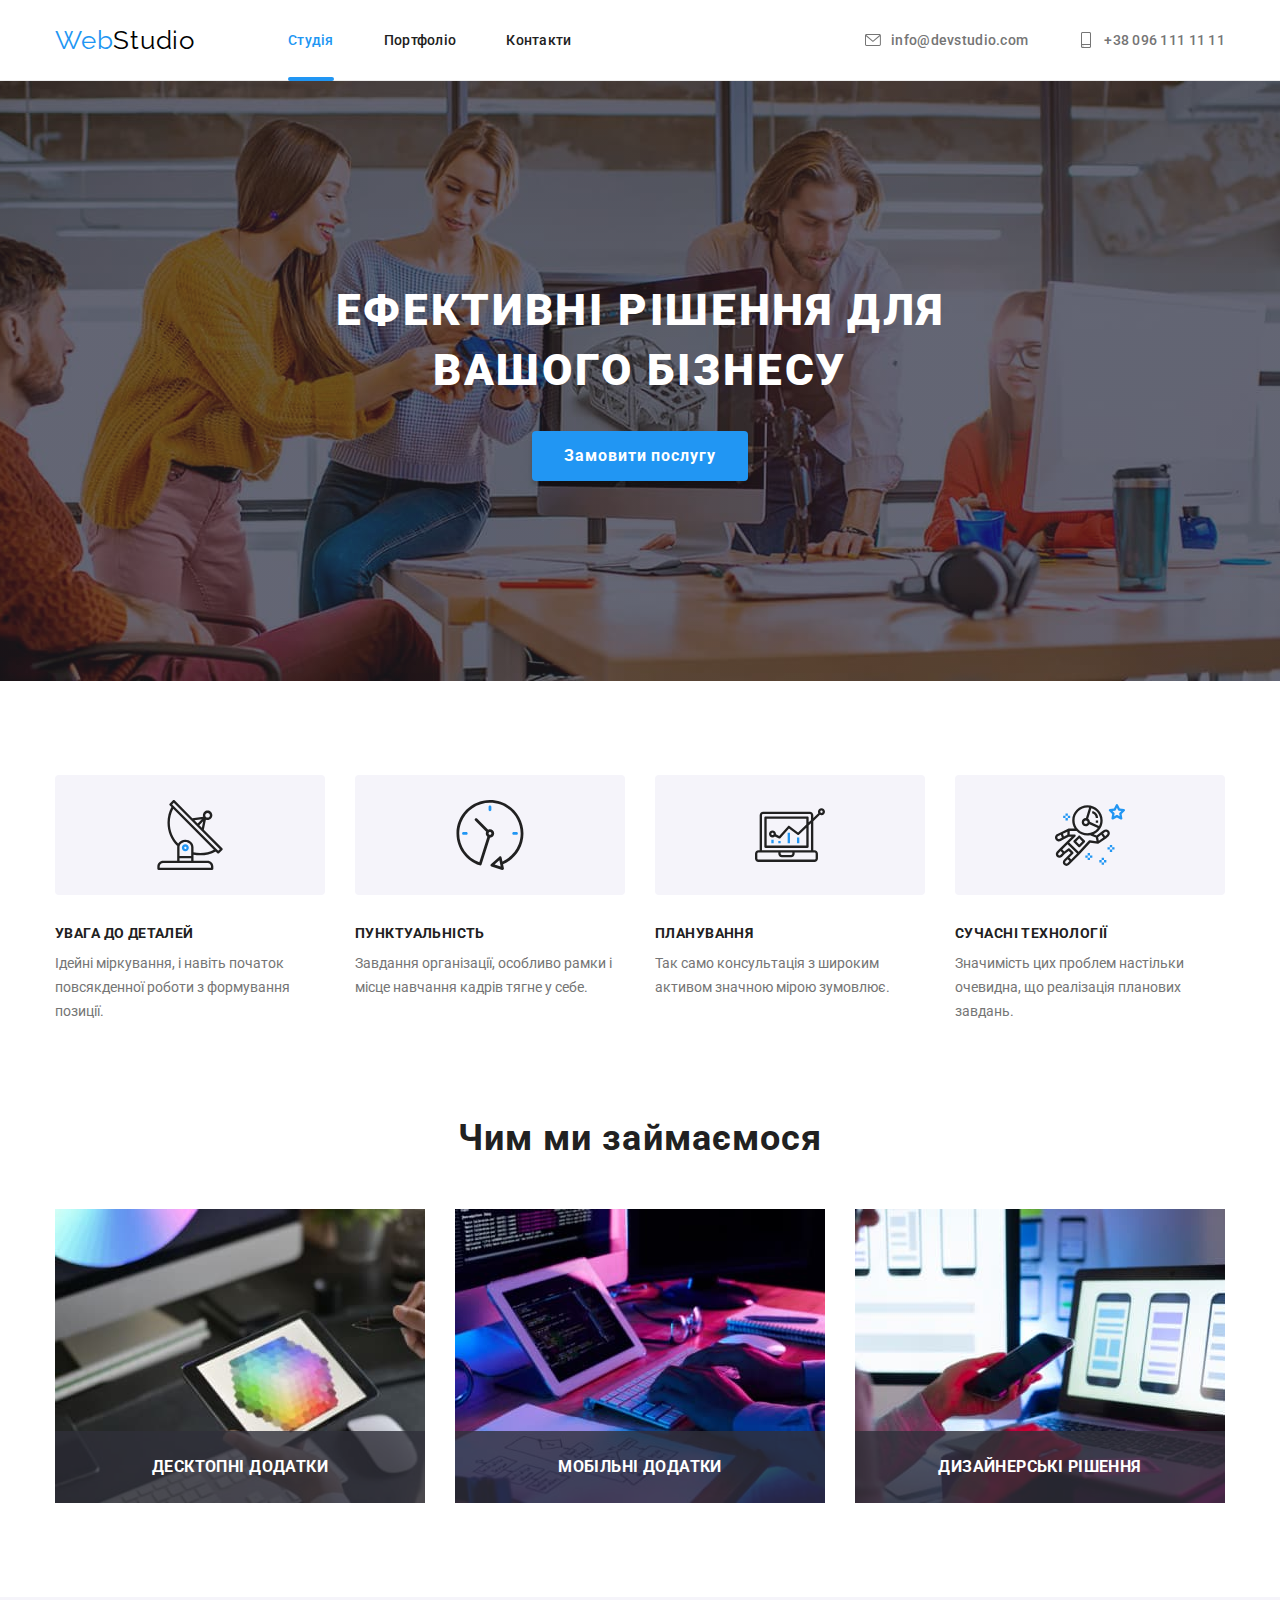
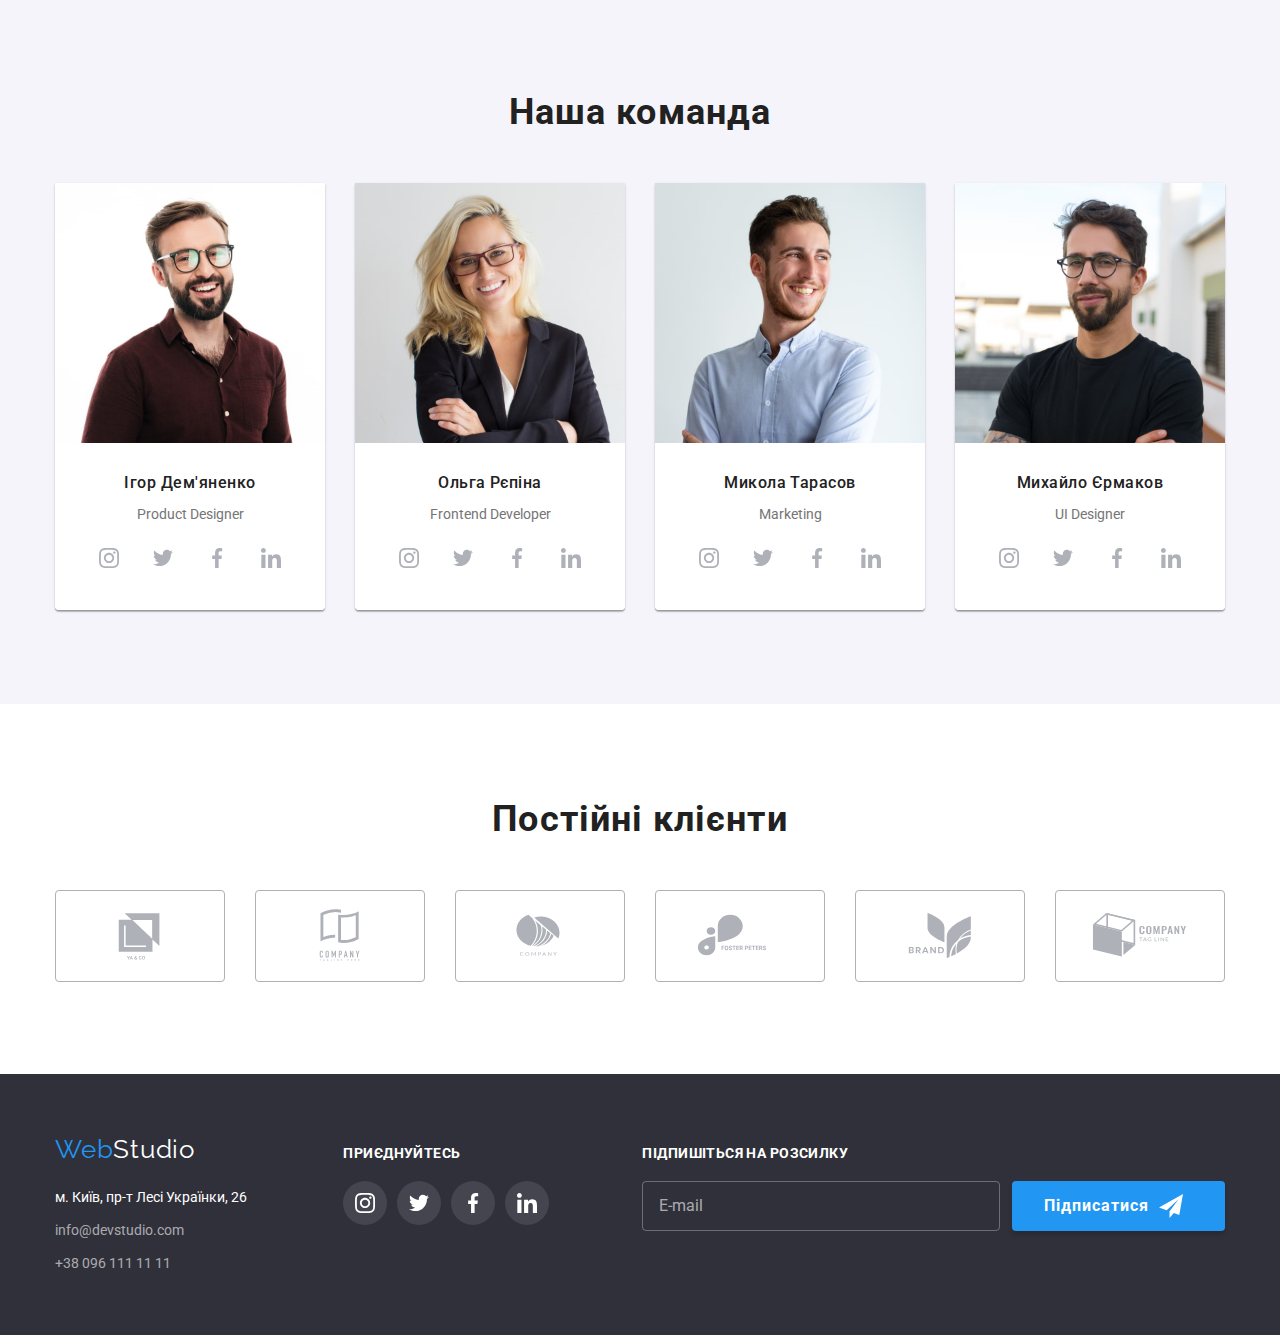
==== index.html @ b6aec634 "Файли" ====
<!DOCTYPE html>
<html lang="uk">
  <head>
    <meta charset="UTF-8" />
    <meta http-equiv="X-UA-Compatible" content="IE=edge" />
    <meta name="viewport" content="width=device-width, initial-scale=1.0" />
    <title>WebStudio</title>
    <link rel="shortcut icon" href="./images/favicon.svg" type="image/svg" />
    <link rel="preconnect" href="https://fonts.googleapis.com" />
    <link rel="preconnect" href="https://fonts.gstatic.com" crossorigin />
    <link
      href="https://fonts.googleapis.com/css2?family=Raleway:wght@700&family=Roboto:wght@400;500;700;900&display=swap"
      rel="stylesheet"
    />
    <link
      rel="stylesheet"
      href="https://cdnjs.cloudflare.com/ajax/libs/modern-normalize/1.1.0/modern-normalize.min.css"
    />
    <link rel="stylesheet" href="./css/styles.css" />
  </head>
  <body>
    <!-- Шапка сайта -->
    <header class="page-header">
      <div class="container header-nav">
        <a href="./index.html" class="logo link">Web<span class="logo-black">Studio</span></a>
        <nav>
          <ul class="site-nav list">
            <li>
              <a href="./index.html" class="site-link link current">Студія</a>
            </li>
            <li>
              <a href="./portfolio.html" class="site-link link">Портфоліо</a>
            </li>
            <li><a href="#" class="site-link link">Контакти</a></li>
          </ul>
        </nav>
        <ul class="adress-nav list">
          <li>
            <a href="mailto:info@devstudio.com" class="adress-link link">
              <span class="foter-contact">
                <svg class="icon contact-icon" width="16" height="16">
                  <use href="./images/svg-icon.svg#icon-email"></use>
                </svg>
                info@devstudio.com
              </span>
            </a>
          </li>
          <li>
            <a href="tel:+380961111111" class="adress-link link">
              <span class="foter-contact">
                <svg class="icon contact-icon" width="16" height="16">
                  <use href="./images/svg-icon.svg#icon-phone"></use>
                </svg>
                +38 096 111 11 11
              </span>
            </a>
          </li>
        </ul>
      </div>
    </header>
    <!-- Мейн -->
    <main class="main">
      <!-- Герой -->
      <section class="hero">
        <h1 class="hero-title">Ефективні рішення для вашого бізнесу</h1>
        <button data-modal-open type="button" class="button">Замовити послугу</button>
        <div data-modal class="modal is-hidden">
          <div class="modal-window">
            <h2 class="modal-title">Залиште свої дані, ми вам передзвонимо</h2>
            <form class="modal-form" name="contact-form" autocomplete="on">
              <label class="modal-label">
                <span class="modal-text">Ім'я</span>
                <span class="modal-input-icon">
                  <input class="modal-input" type="text" name="username" />
                  <svg class="modal-icon" width="18" height="18">
                    <use href="./images/svg-icon.svg#icon-person-black"></use>
                  </svg>
                </span>
              </label>
              <label class="modal-label">
                <span class="modal-text">Телефон</span>
                <span class="modal-input-icon">
                  <input class="modal-input" type="tel" name="telephone" />
                  <svg class="modal-icon" width="18" height="18">
                    <use href="./images/svg-icon.svg#icon-phone-black"></use>
                  </svg>
                </span>
              </label>
              <label class="modal-label">
                <span class="modal-text">Пошта</span>
                <span class="modal-input-icon">
                  <input class="modal-input" type="email" name="email" />
                  <svg class="modal-icon" width="18" height="18">
                    <use href="./images/svg-icon.svg#icon-email-black"></use>
                  </svg>
                </span>
              </label>
              <label class="modal-coment">
                <span class="modal-text">Коментар</span>
                <textarea
                  class="modal-textarea"
                  name="coment"
                  rows="5"
                  placeholder="Введіть текст"
                ></textarea>
              </label>
              <label class="checkbox">
                <input class="checkbox-input" type="checkbox" />
                <span class="checkbox-text">
                  Погоджуюся з розсилкою та приймаю
                  <a class="checkbox-linck" href="#">Умови договору</a>
                </span>
              </label>
              <button type="submit" class="button button-modal">Відправити</button>
            </form>
            <button data-modal-close type="button" class="modal-close">
              <svg class="icon" width="18" height="18">
                <use href="./images/svg-icon.svg#icon-close"></use>
              </svg>
            </button>
          </div>
        </div>
      </section>
      <!-- Особливості -->
      <section class="section">
        <div class="container">
          <h2 class="section-title hidden">Наші особливості</h2>
          <ul class="feature-list list">
            <li>
              <div class="feature-icon">
                <svg class="icon" width="70" height="70">
                  <use href="./images/svg-icon.svg#icon-antenna"></use>
                </svg>
              </div>
              <h3 class="feature-title">УВАГА ДО ДЕТАЛЕЙ</h3>
              <p>Ідейні міркування, і навіть початок повсякденної роботи з формування позиції.</p>
            </li>
            <li>
              <div class="feature-icon">
                <svg class="icon" width="70" height="70">
                  <use href="./images/svg-icon.svg#icon-clock"></use>
                </svg>
              </div>
              <h3 class="feature-title">ПУНКТУАЛЬНІСТЬ</h3>
              <p>Завдання організації, особливо рамки і місце навчання кадрів тягне у себе.</p>
            </li>
            <li>
              <div class="feature-icon">
                <svg class="icon" width="70" height="70">
                  <use href="./images/svg-icon.svg#icon-diagram"></use>
                </svg>
              </div>
              <h3 class="feature-title">ПЛАНУВАННЯ</h3>
              <p>Так само консультація з широким активом значною мірою зумовлює.</p>
            </li>
            <li>
              <div class="feature-icon">
                <svg class="icon" width="70" height="70">
                  <use href="./images/svg-icon.svg#icon-astronaut"></use>
                </svg>
              </div>
              <h3 class="feature-title">СУЧАСНІ ТЕХНОЛОГІЇ</h3>
              <p>Значимість цих проблем настільки очевидна, що реалізація планових завдань.</p>
            </li>
          </ul>
        </div>
      </section>
      <!-- Чим ми займаємося -->
      <section class="section feature-section">
        <div class="container">
          <h2 class="section-title">Чим ми займаємося</h2>
          <ul class="work-list list">
            <li>
              <div class="label">
                <img
                  src="./images/img_1.jpg"
                  alt="Робочий стіл з планшетом і клавіатурою"
                  width="370"
                />
                <div class="label-text">
                  <h3>Десктопні додатки</h3>
                </div>
              </div>
            </li>
            <li>
              <div class="label">
                <img
                  src="./images/img_2.jpg"
                  alt="Робочий стіл з планшетом і клавіатурою"
                  width="370"
                />
                <div class="label-text">
                  <h3>Мобільні додатки</h3>
                </div>
              </div>
            </li>
            <li>
              <div class="label">
                <img
                  src="./images/img_3.jpg"
                  alt="Робочий стіл з планшетом і клавіатурою"
                  width="370"
                />
                <div class="label-text">
                  <h3>Дизайнерські рішення</h3>
                </div>
              </div>
            </li>
          </ul>
        </div>
      </section>
      <!-- Команда -->
      <section class="section feature-section comand-section">
        <div class="container">
          <h2 class="section-title">Наша команда</h2>
          <ul class="user-list list">
            <li>
              <img src="./images/avatar_1.jpg" alt="Фото участника команди" width="270" />
              <div class="user-signature">
                <h3 class="user-title">Ігор Дем'яненко</h3>
                <p class="user-desc">Product Designer</p>
                <ul class="social-list list">
                  <li>
                    <a class="social-link" href="#">
                      <svg class="icon" width="20" height="20">
                        <use href="./images/svg-icon.svg#icon-instagram"></use>
                      </svg>
                    </a>
                  </li>
                  <li>
                    <a class="social-link" href="#">
                      <svg class="icon" width="20" height="20">
                        <use href="./images/svg-icon.svg#icon-twitter"></use>
                      </svg>
                    </a>
                  </li>
                  <li>
                    <a class="social-link" href="#">
                      <svg class="icon" width="20" height="20">
                        <use href="./images/svg-icon.svg#icon-facebook"></use>
                      </svg>
                    </a>
                  </li>
                  <li>
                    <a class="social-link" href="#">
                      <svg class="icon" width="20" height="20">
                        <use href="./images/svg-icon.svg#icon-linkedin"></use>
                      </svg>
                    </a>
                  </li>
                </ul>
              </div>
            </li>
            <li>
              <img src="./images/avatar_2.jpg" alt="Фото участника команди" width="270" />
              <div class="user-signature">
                <h3 class="user-title">Ольга Рєпіна</h3>
                <p class="user-desc">Frontend Developer</p>
                <ul class="social-list list">
                  <li>
                    <a class="social-link" href="#">
                      <svg class="icon" width="20" height="20">
                        <use href="./images/svg-icon.svg#icon-instagram"></use>
                      </svg>
                    </a>
                  </li>
                  <li>
                    <a class="social-link" href="#">
                      <svg class="icon" width="20" height="20">
                        <use href="./images/svg-icon.svg#icon-twitter"></use>
                      </svg>
                    </a>
                  </li>
                  <li>
                    <a class="social-link" href="#">
                      <svg class="icon" width="20" height="20">
                        <use href="./images/svg-icon.svg#icon-facebook"></use>
                      </svg>
                    </a>
                  </li>
                  <li>
                    <a class="social-link" href="#">
                      <svg class="icon" width="20" height="20">
                        <use href="./images/svg-icon.svg#icon-linkedin"></use>
                      </svg>
                    </a>
                  </li>
                </ul>
              </div>
            </li>
            <li>
              <img src="./images/avatar_3.jpg" alt="Фото участника команди" width="270" />
              <div class="user-signature">
                <h3 class="user-title">Микола Тарасов</h3>
                <p class="user-desc">Marketing</p>
                <ul class="social-list list">
                  <li>
                    <a class="social-link" href="#">
                      <svg class="icon" width="20" height="20">
                        <use href="./images/svg-icon.svg#icon-instagram"></use>
                      </svg>
                    </a>
                  </li>
                  <li>
                    <a class="social-link" href="#">
                      <svg class="icon" width="20" height="20">
                        <use href="./images/svg-icon.svg#icon-twitter"></use>
                      </svg>
                    </a>
                  </li>
                  <li>
                    <a class="social-link" href="#">
                      <svg class="icon" width="20" height="20">
                        <use href="./images/svg-icon.svg#icon-facebook"></use>
                      </svg>
                    </a>
                  </li>
                  <li>
                    <a class="social-link" href="#">
                      <svg class="icon" width="20" height="20">
                        <use href="./images/svg-icon.svg#icon-linkedin"></use>
                      </svg>
                    </a>
                  </li>
                </ul>
              </div>
            </li>
            <li>
              <img src="./images/avatar_4.jpg" alt="Фото участника команди" width="270" />
              <div class="user-signature">
                <h3 class="user-title">Михайло Єрмаков</h3>
                <p class="user-desc">UI Designer</p>
                <ul class="social-list list">
                  <li>
                    <a class="social-link" href="#">
                      <svg class="icon" width="20" height="20">
                        <use href="./images/svg-icon.svg#icon-instagram"></use>
                      </svg>
                    </a>
                  </li>
                  <li>
                    <a class="social-link" href="#">
                      <svg class="icon" width="20" height="20">
                        <use href="./images/svg-icon.svg#icon-twitter"></use>
                      </svg>
                    </a>
                  </li>
                  <li>
                    <a class="social-link" href="#">
                      <svg class="icon" width="20" height="20">
                        <use href="./images/svg-icon.svg#icon-facebook"></use>
                      </svg>
                    </a>
                  </li>
                  <li>
                    <a class="social-link" href="#">
                      <svg class="icon" width="20" height="20">
                        <use href="./images/svg-icon.svg#icon-linkedin"></use>
                      </svg>
                    </a>
                  </li>
                </ul>
              </div>
            </li>
          </ul>
        </div>
      </section>
      <!-- Постійні клієнти -->
      <section class="section client">
        <div class="container">
          <h2 class="section-title">Постійні клієнти</h2>
          <ul class="list client-list">
            <li>
              <a class="client-link" href="#">
                <svg class="icon" width="106" height="60">
                  <use href="./images/svg-icon.svg#icon-yaco"></use>
                </svg>
              </a>
            </li>
            <li>
              <a class="client-link" href="#">
                <svg class="icon" width="106" height="60">
                  <use href="./images/svg-icon.svg#icon-company_tagline_here"></use>
                </svg>
              </a>
            </li>
            <li>
              <a class="client-link" href="#">
                <svg class="icon" width="106" height="60">
                  <use href="./images/svg-icon.svg#icon-company"></use>
                </svg>
              </a>
            </li>
            <li>
              <a class="client-link" href="#">
                <svg class="icon" width="106" height="60">
                  <use href="./images/svg-icon.svg#icon-foster_peters"></use>
                </svg>
              </a>
            </li>
            <li>
              <a class="client-link" href="#">
                <svg class="icon" width="106" height="60">
                  <use href="./images/svg-icon.svg#icon-brand"></use>
                </svg>
              </a>
            </li>
            <li>
              <a class="client-link" href="#">
                <svg class="icon" width="106" height="60">
                  <use href="./images/svg-icon.svg#icon-company_tag_line"></use>
                </svg>
              </a>
            </li>
          </ul>
        </div>
      </section>
    </main>
    <!-- Футлер -->
    <footer class="footer">
      <div class="container footer-container">
        <div class="footer-contact">
          <h2 class="hidden">Контактна інформація</h2>
          <a href="./index.html" class="logo link">Web<span class="logo-white">Studio</span></a>
          <address class="address">
            <ul class="list address-list">
              <li>
                <a
                  href="https://goo.gl/maps/967ExddVVpc8St2L9"
                  target="_blank"
                  class="address-map link"
                  >м. Київ, пр-т Лесі Українки, 26
                </a>
              </li>
              <li>
                <a href="mailto:info@devstudio.com" class="contact link">info@devstudio.com</a>
              </li>
              <li>
                <a href="tel:+380961111111" class="contact link">+38 096 111 11 11</a>
              </li>
            </ul>
          </address>
        </div>
        <div class="footer-social">
          <h2 class="footer-social-title">приєднуйтесь</h2>
          <ul class="footer-social-list list">
            <li>
              <a class="footer-social-link" href="#">
                <svg class="icon" width="20" height="20">
                  <use href="./images/svg-icon.svg#icon-instagram"></use>
                </svg>
              </a>
            </li>
            <li>
              <a class="footer-social-link" href="#">
                <svg class="icon" width="20" height="20">
                  <use href="./images/svg-icon.svg#icon-twitter"></use>
                </svg>
              </a>
            </li>
            <li>
              <a class="footer-social-link" href="#">
                <svg class="icon" width="20" height="20">
                  <use href="./images/svg-icon.svg#icon-facebook"></use>
                </svg>
              </a>
            </li>
            <li>
              <a class="footer-social-link" href="#">
                <svg class="icon" width="20" height="20">
                  <use href="./images/svg-icon.svg#icon-linkedin"></use>
                </svg>
              </a>
            </li>
          </ul>
        </div>
        <div class="footer-subscribe">
          <h2 class="footer-subscribe-title">Підпишіться на розсилку</h2>
          <form class="subscribe" name="subscribe">
            <label class="subscribe-label">
              <input type="email" name="subscribe" placeholder="E-mail" class="subscribe-input" />
            </label>
            <button type="submit" class="button">
              <span class="foter-buttom-icon">
                Підписатися
                <svg class="icon contact-icon" width="24" height="24">
                  <use href="./images/svg-icon.svg#icon-send"></use>
                </svg>
              </span>
            </button>
          </form>
        </div>
      </div>
    </footer>
    <script src="./js/modal.js"></script>
  </body>
</html>
---- css/styles.css ----
*,
::before,
::after {
  box-sizing: border-box;
  /* outline: 1px solid red; */
}

/* --КОЛЬОРИ САЙТУ-- */
:root {
  --logo-color: #000000;
  --primary-text-color: #212121;
  --hero-fon: #2f303a;
  --title-text-color: #757575;
  --social-icon: #afb1b8;
  --portfolio-button: #f5f4fa;
  --heder-border: #ececec;
  --portfolio-border: #eeeeee;
  --hero-color: #ffffff;
  --accent-color: #2196f3;
  --buttun-color-active: #188ce8;
  --contact-color: rgba(255, 255, 255, 0.6);
  --modal-bag: rgba(0, 0, 0, 0.2);
  --footer-social-link: rgba(255, 255, 255, 0.1);
  --subscribe-input-border: rgba(255, 255, 255, 0.3);
  --overlay-fon: rgba(33, 150, 243, 0.9);
  --textarea-placeholder: rgba(117, 117, 117, 0.5);
  --textarea-border: rgba(33, 33, 33, 0.2);
  --modal-close-border: rgba(0, 0, 0, 0.1);
  --button-box-shadow: rgba(0, 0, 0, 0.15);
  --label-text-background: rgba(47, 48, 58, 0.8);
  --timing-animation: cubic-bezier(0.4, 0, 0.2, 1);
}

/* --ЗАГАЛЬНІ ЗМІННІ-- */

/* переважаючі характеристики сторінки */
body {
  background: var(--hero-color);
  color: var(--title-text-color);
  font-family: 'Roboto', sans-serif;
  font-weight: 400;
  font-size: 14px;
  line-height: 1.7143;
}

/* Видалення крапок списку */
.list {
  list-style: none;

  margin: 0;
  padding: 0;
}

/* видалення підкреслювання ссилок */
.link {
  text-decoration: none;
}

/* Скриття елемента */
.hidden {
  position: absolute;
  clip: rect(0 0 0 0);
  width: 1px;
  height: 1px;
  margin: -1px;
}

/* центрування і обмеження контенту */
.container {
  margin-left: auto;
  margin-right: auto;
  width: 1200px;
  padding-left: 15px;
  padding-right: 15px;
}

/* обнулення відступів */
h1,
h2,
h3,
h4,
p {
  margin: 0;
  padding: 0;
}

/* видалення відступів картинок */
img {
  display: block;
}

input,
textarea {
  outline: none;
}

/* --ШАПКА САЙТУ-- */

/* Логотип */

.logo {
  color: var(--accent-color);
  margin-right: 93px;

  font-family: 'Raleway';
  font-size: 26px;
  line-height: 1.1923;
  letter-spacing: 0.03em;
}

.logo-black {
  color: var(--logo-color);
}

/* Навігація сайту */

.page-header {
  border-bottom: 1px solid var(--heder-border);
}

.header-nav {
  display: flex;
  align-items: center;
}

.site-nav {
  display: flex;
  gap: 50px;
}

.site-link {
  display: block;
  padding-top: 32px;
  padding-bottom: 32px;
  color: var(--primary-text-color);

  font-weight: 500;
  font-size: 14px;
  line-height: 1.1429;
  letter-spacing: 0.02em;

  transition-property: color;
  transition-duration: 250ms;
  transition-timing-function: var(--timing-animation);
}

.site-nav li:last-child {
  margin-right: 0px;
}

.site-nav .link:hover,
.site-nav .link:focus,
.adress-nav .link:hover,
.adress-nav .link:focus,
.link.current {
  color: var(--accent-color);
  fill: var(--accent-color);
}

.site-link.link.current {
  position: relative;
}

.current::after {
  content: '';
  position: absolute;
  width: 100%;
  height: 4px;
  background-color: var(--accent-color);
  bottom: -1px;
  left: 0px;
  border-radius: 2px;
}

.adress-nav {
  display: flex;
  align-items: center;
  margin-left: auto;
  gap: 50px;
}

.adress-link {
  color: var(--title-text-color);
  fill: var(--title-text-color);

  font-weight: 500;
  font-size: 14px;
  line-height: 1.1429;
  letter-spacing: 0.02em;

  transition-property: color, fill;
  transition-duration: 250ms;
  transition-timing-function: var(--timing-animation);
}

.foter-contact {
  display: flex;
}

.contact-icon {
  margin-right: 10px;
}

/* --ТІЛО ОСНОВНОЇ СТОРІНКИ-- */

/* Заголовок сайту */

.hero {
  background-color: var(--hero-fon);
  background-image: linear-gradient(to left, rgba(47, 48, 58, 0.4), rgba(47, 48, 58, 0.4)),
    url(../images/hero.jpg);
  background-repeat: no-repeat;
  background-position: center;
  background-size: 1600px;
  text-align: center;
  padding-top: 200px;
  padding-bottom: 200px;
}

.hero-title {
  color: var(--hero-color);
  width: 696px;
  font-weight: 900;
  font-size: 44px;
  line-height: 1.3636;
  text-align: center;
  letter-spacing: 0.06em;
  text-transform: uppercase;
  margin-left: auto;
  margin-right: auto;
  margin-bottom: 30px;
}

.button {
  color: var(--hero-color);
  background: var(--accent-color);
  cursor: pointer;
  font-weight: 700;
  font-size: 16px;
  line-height: 1.875;
  text-align: center;
  letter-spacing: 0.06em;
  padding: 10px 32px;
  border: 0px;
  border-radius: 4px;
  box-shadow: 0px 4px 4px var(--button-box-shadow);
  min-width: 200px;

  margin-left: auto;
  margin-right: auto;

  transition-property: background;
  transition-duration: 250ms;
  transition-timing-function: var(--timing-animation);
}

.button:hover,
.button:focus {
  background: var(--buttun-color-active);
}

/* Секції */

.section-title {
  color: var(--primary-text-color);

  font-size: 36px;
  line-height: 1.1667;
  text-align: center;
  letter-spacing: 0.03em;
}

/* Особливості */

.section {
  padding-top: 94px;
}

.feature-list {
  display: flex;
  gap: 30px;
}

.feature-list li {
  flex-basis: calc((100% - 90px) / 4);
}

.feature-title {
  color: var(--primary-text-color);
  margin-bottom: 10px;

  font-size: 14px;
  line-height: 1.1721;
  letter-spacing: 0.03em;
  text-transform: uppercase;
}

.feature-icon {
  display: flex;
  background-color: var(--portfolio-button);
  justify-content: center;
  border-radius: 4px;
  padding: 25px 0px;
  margin-bottom: 30px;
}

/* чим ми займаємося*/

.work-list {
  display: flex;
  margin-top: 50px;
  gap: 30px;
}

.work-list li {
  flex-basis: calc((100% - 60px) / 3);
}

.label {
  position: relative;
}

.label-text {
  position: absolute;
  bottom: 0;
  width: 100%;
  background-color: var(--label-text-background);

  font-size: 14px;
  line-height: 1.1429;
  text-align: center;
  letter-spacing: 0.03em;
  text-transform: uppercase;

  color: var(--hero-color);
  padding: 27px 0px;
}

/* Команда */

.comand-section {
  background: var(--portfolio-button);
}

.user-list {
  display: flex;
  margin-top: 50px;
  gap: 30px;
}

.user-title {
  color: var(--primary-text-color);

  font-weight: 500;
  font-size: 16px;
  line-height: 1.1875;
  text-align: center;
  letter-spacing: 0.03em;
}

.user-desc {
  text-align: center;
  margin-top: 10px;
}

.user-signature {
  background: var(--hero-color);
  border-radius: 0px 0px 4px 4px;
  padding-top: 30px;
  padding-bottom: 30px;
}

.user-list > li {
  width: 270px;
  flex-basis: calc((100% - 90px) / 4);
  border-radius: 0px 0px 4px 4px;
  box-shadow: 0px 1px 3px rgba(0, 0, 0, 0.12), 0px 1px 1px rgba(0, 0, 0, 0.14),
    0px 2px 1px rgba(0, 0, 0, 0.2);
}

.feature-section {
  padding-bottom: 94px;
}

.social-list {
  display: flex;
  justify-content: center;
  margin-top: 10px;
  gap: 10px;
}

.social-link {
  display: flex;
  justify-content: center;
  align-items: center;
  fill: var(--social-icon);
  width: 44px;
  height: 44px;
  border-radius: 50%;

  transition-property: background, fill;
  transition-duration: 250ms;
  transition-timing-function: var(--timing-animation);
}

.social-link:hover,
.social-link:focus {
  border-radius: 50%;
  background: var(--accent-color);
  fill: var(--hero-color);
}

/* Постійні кліенти */

.client-list {
  display: flex;
  justify-content: space-between;
  gap: 30px;
  margin-top: 50px;
  margin-bottom: 92px;
}

.client-link {
  display: flex;
  justify-content: center;
  align-items: center;
  width: 170px;
  height: 92px;
  border: 1px solid var(--social-icon);
  border-radius: 4px;
  fill: var(--social-icon);

  transition-property: fill, border;
  transition-duration: 250ms;
  transition-timing-function: var(--timing-animation);
}

.client-link:hover,
.client-link:focus {
  fill: var(--accent-color);
  border: 1px solid var(--accent-color);
}

/* -- ТІЛО ПОРТФОЛіО-- */

.filters {
  display: flex;
  justify-content: center;
  gap: 8px;
}

.filters-button {
  color: var(--primary-text-color);
  background: var(--portfolio-button);

  cursor: pointer;

  font-weight: 500;
  font-size: 16px;
  line-height: 1.625;
  text-align: center;
  letter-spacing: 0.03em;

  border-radius: 4px;
  border: 0px;
  padding: 6px 22px;

  transition-property: color, background, box-shadow;
  transition-duration: 250ms;
  transition-timing-function: var(--timing-animation);
}

.filters-button:hover,
.filters-button:focus {
  color: var(--hero-color);
  background: var(--accent-color);
  box-shadow: 0px 3px 1px rgba(0, 0, 0, 0.1), 0px 1px 2px rgba(0, 0, 0, 0.08),
    0px 2px 2px rgba(0, 0, 0, 0.12);
}

.projects {
  display: flex;
  flex-wrap: wrap;
  margin-top: 50px;
  gap: 30px;
}

.projects li {
  width: calc((100% - 60px) / 3);

  transition-property: box-shadow;
  transition-duration: 250ms;
  transition-timing-function: var(--timing-animation);
}

.projects li:hover,
.projects li:focus {
  box-shadow: 0px 1px 1px rgba(0, 0, 0, 0.12), 0px 4px 4px rgba(0, 0, 0, 0.06),
    1px 4px 6px rgba(0, 0, 0, 0.16);
}

.projects-border {
  padding: 20px 24px;

  border-right: 1px solid var(--portfolio-border);
  border-bottom: 1px solid var(--portfolio-border);
  border-left: 1px solid var(--portfolio-border);
}

.projects li:nth-child(3n + 3) {
  margin-right: 0px;
}

.projects-title {
  color: var(--primary-text-color);

  font-size: 18px;
  line-height: 2;
  letter-spacing: 0.06em;
}

.projects-desc {
  font-weight: 400;
  font-size: 16px;
  line-height: 1.875;
  letter-spacing: 0.03em;

  margin-top: 4px;
}

.overlay {
  position: absolute;
  top: 0;
  left: 0;
  width: 100%;
  height: 100%;
  transform: translateY(101%);
  transition: transform 250ms ease;
  background-color: var(--overlay-fon);
  padding: 0px 24px;
  display: flex;
  align-items: center;

  font-size: 18px;
  line-height: 1.5556;
  letter-spacing: 0.03em;
  color: var(--hero-color);
}

.projects li:hover .overlay {
  transform: translateY(0);
}

.box {
  position: relative;
  overflow: hidden;
}

/* --ФУТЕР-- */

.footer {
  padding-top: 60px;
  padding-bottom: 60px;
  background: var(--hero-fon);
}

.footer-contact {
  width: 231px;
}

.address {
  margin-top: 20px;
  font-style: normal;
}

.logo-white {
  color: var(--hero-color);
}

.address-map {
  color: var(--hero-color);

  transition-property: color;
  transition-duration: 250ms;
  transition-timing-function: var(--timing-animation);
}

.contact {
  color: var(--contact-color);

  transition-property: color;
  transition-duration: 250ms;
  transition-timing-function: var(--timing-animation);
}

.address .link:hover,
.address .link:focus {
  color: var(--accent-color);
}

.address-list {
  display: flex;
  gap: 9px;
  flex-direction: column;
}

.footer .logo {
  margin-right: 0px;
}

.footer-container {
  display: flex;
  align-items: baseline;
}

.footer-social {
  margin-left: 70px;
}

.footer-social-title,
.footer-subscribe-title {
  margin-bottom: 20px;
  font-size: 14px;
  line-height: calc(16 / 14);
  letter-spacing: 0.03em;
  text-transform: uppercase;

  color: var(--hero-color);
}

.footer-social-list {
  display: flex;
  gap: 10px;
}

.footer-social-link {
  display: flex;
  justify-content: center;
  align-items: center;
  color: var(--hero-color);
  fill: currentColor;
  width: 44px;
  height: 44px;
  border-radius: 50%;

  background: var(--footer-social-link);

  transition-property: background;
  transition-duration: 250ms;
  transition-timing-function: var(--timing-animation);
}

.footer-social-link:hover,
.footer-social-link:focus {
  background: var(--accent-color);
}

.footer-subscribe {
  margin-left: 93px;
}

.subscribe {
  display: flex;
}

.subscribe-label {
  display: flex;
}

.subscribe-input {
  width: 358px;
  margin-right: 12px;
  padding: 0px 16px;
  background-color: transparent;
  border-radius: 4px;
  border: 1px solid var(--subscribe-input-border);

  font-size: 16px;
  line-height: 1.25;
  color: var(--hero-color);

  transition: border 250ms var(--timing-animation);
}

.subscribe-input::placeholder {
  color: var(--contact-color);
}

.subscribe-input:hover,
.subscribe-input:focus {
  border: 1px solid var(--accent-color);
}

.foter-buttom-icon {
  display: flex;
  align-items: center;
}

.foter-buttom-icon .icon {
  margin-left: 10px;
  fill: var(--hero-color);
}

/* --МОДАЛЬНЕ ВІКНО-- */

.modal {
  position: fixed;
  width: 100%;
  height: 100%;
  top: 0;
  left: 0;
  background: var(--modal-bag);
  z-index: 1;

  opacity: 1;
  transition: opacity 250ms var(--timing-animation);
}

.is-hidden {
  /* visibility: hidden; */
  opacity: 0;
  pointer-events: none;
}

.modal-window {
  position: absolute;
  width: 528px;
  min-height: 581px;
  top: 50%;
  left: 50%;
  padding: 40px 40px;

  background: #ffffff;
  box-shadow: 0px 1px 3px rgba(0, 0, 0, 0.12), 0px 1px 1px rgba(0, 0, 0, 0.14),
    0px 2px 1px rgba(0, 0, 0, 0.2);
  border-radius: 4px;

  transform: translate(-50%, -50%) scale(1) perspective(400px) rotateX(0deg);
  transition: transform 250ms var(--timing-animation);
}

.modal.is-hidden .modal-window {
  transform: translate(-50%, -50%) scale(0.3) perspective(400px) rotateX(60deg);
}

.modal-close {
  position: absolute;
  top: 8px;
  right: 8px;
  width: 30px;
  height: 30px;
  border-radius: 50%;
  border: 1px solid var(--modal-close-border);
  background-color: var(--hero-color);
  display: flex;
  justify-content: center;
  align-items: center;
  cursor: pointer;
  fill: var(--logo-color);

  transition-property: fill;
  transition-duration: 250ms;
  transition-timing-function: var(--timing-animation);
}

.modal-close:hover,
.modal-close:focus {
  fill: var(--accent-color);
}

.modal-title {
  margin-bottom: 12px;
  font-size: 20px;
  line-height: 1.15;
  letter-spacing: 0.03em;

  color: var(--primary-text-color);
}

.modal-form {
  display: flex;
  flex-direction: column;
}

.modal-label {
  margin-bottom: 10px;
}

.modal-text {
  display: block;
  font-weight: 400;
  font-size: 12px;
  line-height: 1.1667;
  letter-spacing: 0.01em;
  color: var(--title-text-color);
  text-align: left;
  margin-bottom: 4px;
}

.modal-input-icon {
  position: relative;
}

.modal-input {
  width: 100%;
  height: 40px;
  padding-left: 42px;
  border: 1px solid var(--textarea-border);
  border-radius: 4px;
  transition: border 250ms var(--timing-animation);
}

.modal-input:hover,
.modal-input:focus,
.modal-textarea:hover,
.modal-textarea:focus {
  border: 1px solid var(--accent-color);
  border-radius: 4px;
}

.modal-icon {
  position: absolute;
  pointer-events: none;
  top: 50%;
  left: 0;
  transform: translateY(-50%);
  margin-left: 12px;
  color: var(--primary-text-color);
  fill: currentColor;
  transition: color 250ms var(--timing-animation);
}

.modal-input:hover + .modal-icon,
.modal-input:focus + .modal-icon {
  color: var(--accent-color);
}

.modal-coment {
  margin-bottom: 20px;
}

.modal-text-coment {
  padding-left: 12px;
}

.modal-textarea {
  display: block;
  height: 120px;
  width: 100%;
  padding: 12px 16px;
  resize: none;
  border: 1px solid var(--textarea-border);
  border-radius: 4px;
  transition: border 250ms var(--timing-animation);

  font-size: 12px;
  line-height: 1.1667;
  letter-spacing: 0.01em;
}

.modal-textarea::placeholder {
  color: var(--textarea-placeholder);
}

.checkbox {
  margin-bottom: 30px;
}

.checkbox-input {
  position: absolute;
  clip: rect(0 0 0 0);
  width: 1px;
  height: 1px;
  margin: -1px;
}

.checkbox-text::before {
  content: '';
  display: inline-block;
  width: 16px;
  height: 15px;
  border: 2px solid var(--primary-text-color);
  border-radius: 2px;
  margin-right: 7px;
  transform: rotate(0deg);
  transition: transform 250ms var(--timing-animation);
}

.checkbox-input:checked ~ .checkbox-text::before {
  background-image: url(../images/check.svg);
  background-size: contain;
  background-origin: border-box;
  border: 0px solid var(--accent-color);
  transform: rotate(360deg);
}

.checkbox-text {
  display: flex;
  align-items: center;
  justify-content: center;
  letter-spacing: 0.03em;
}

.checkbox-linck {
  color: var(--accent-color);
  margin-left: 5px;
}
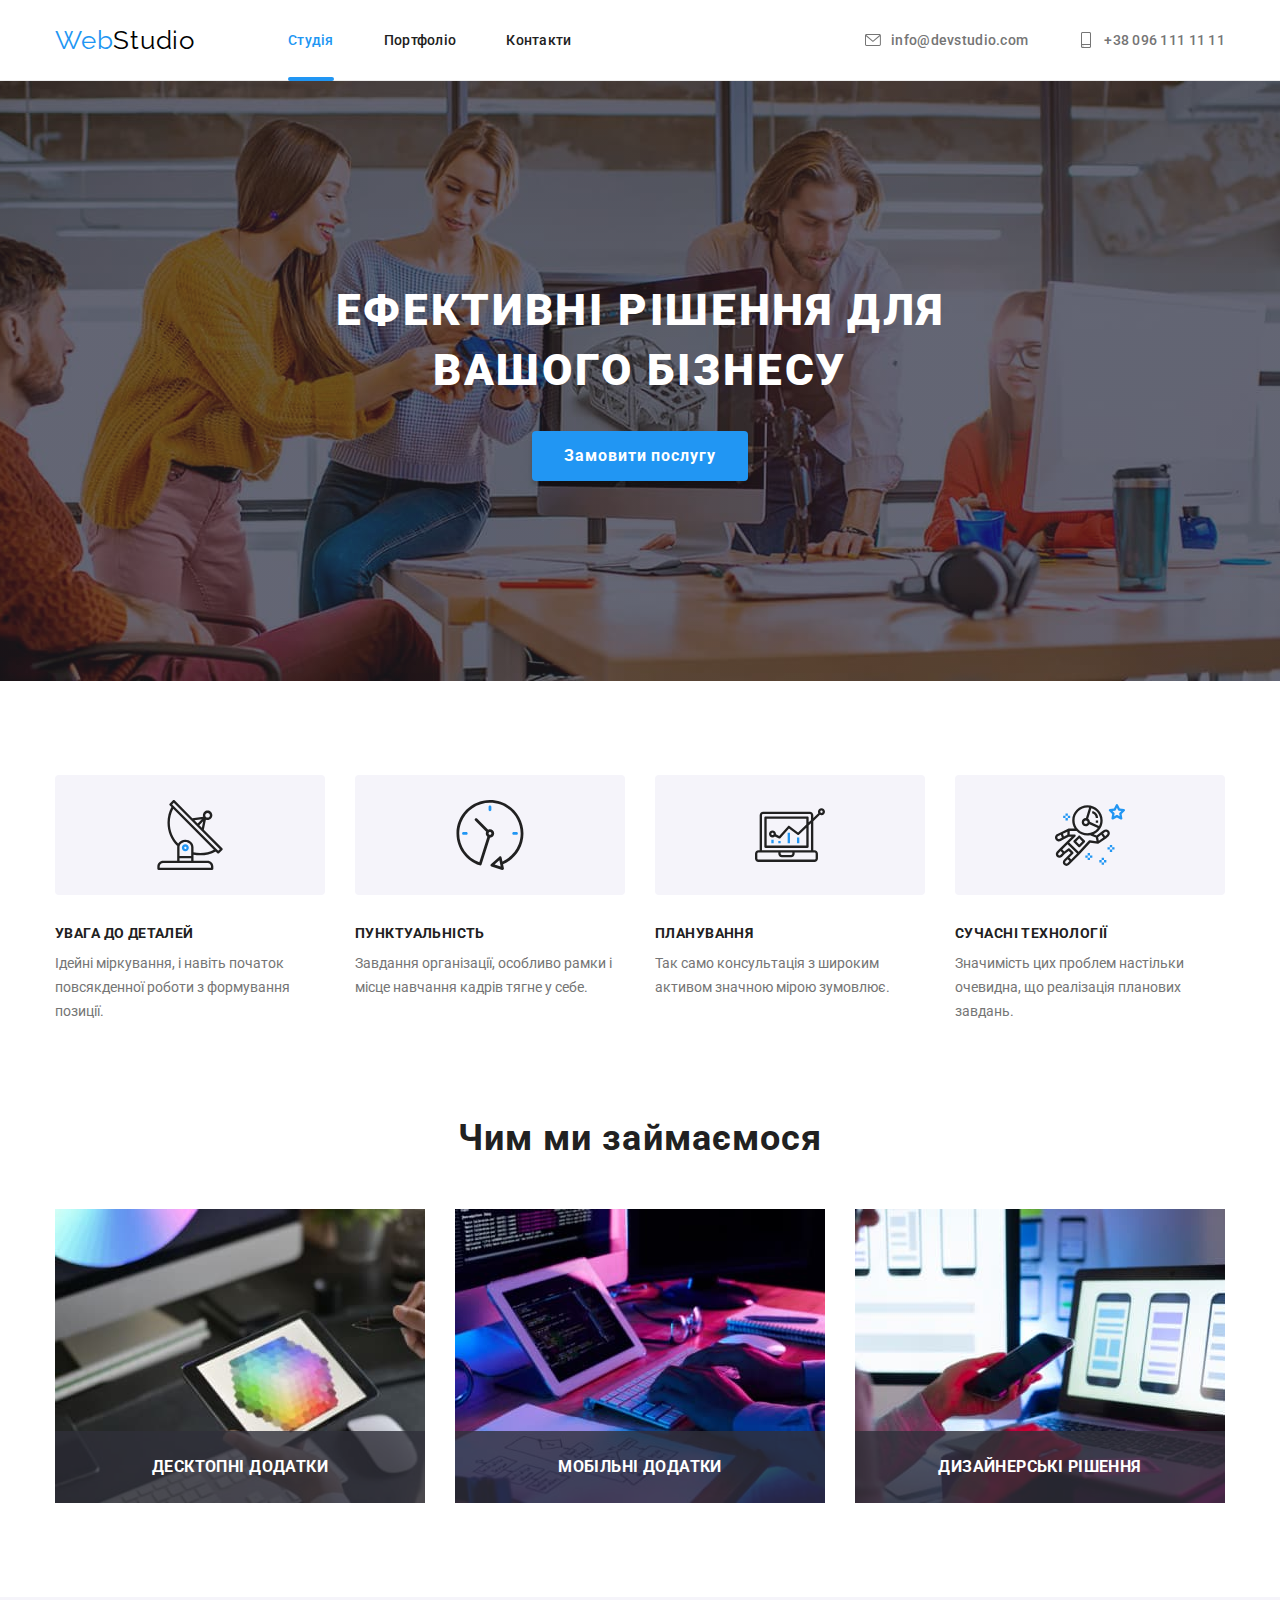
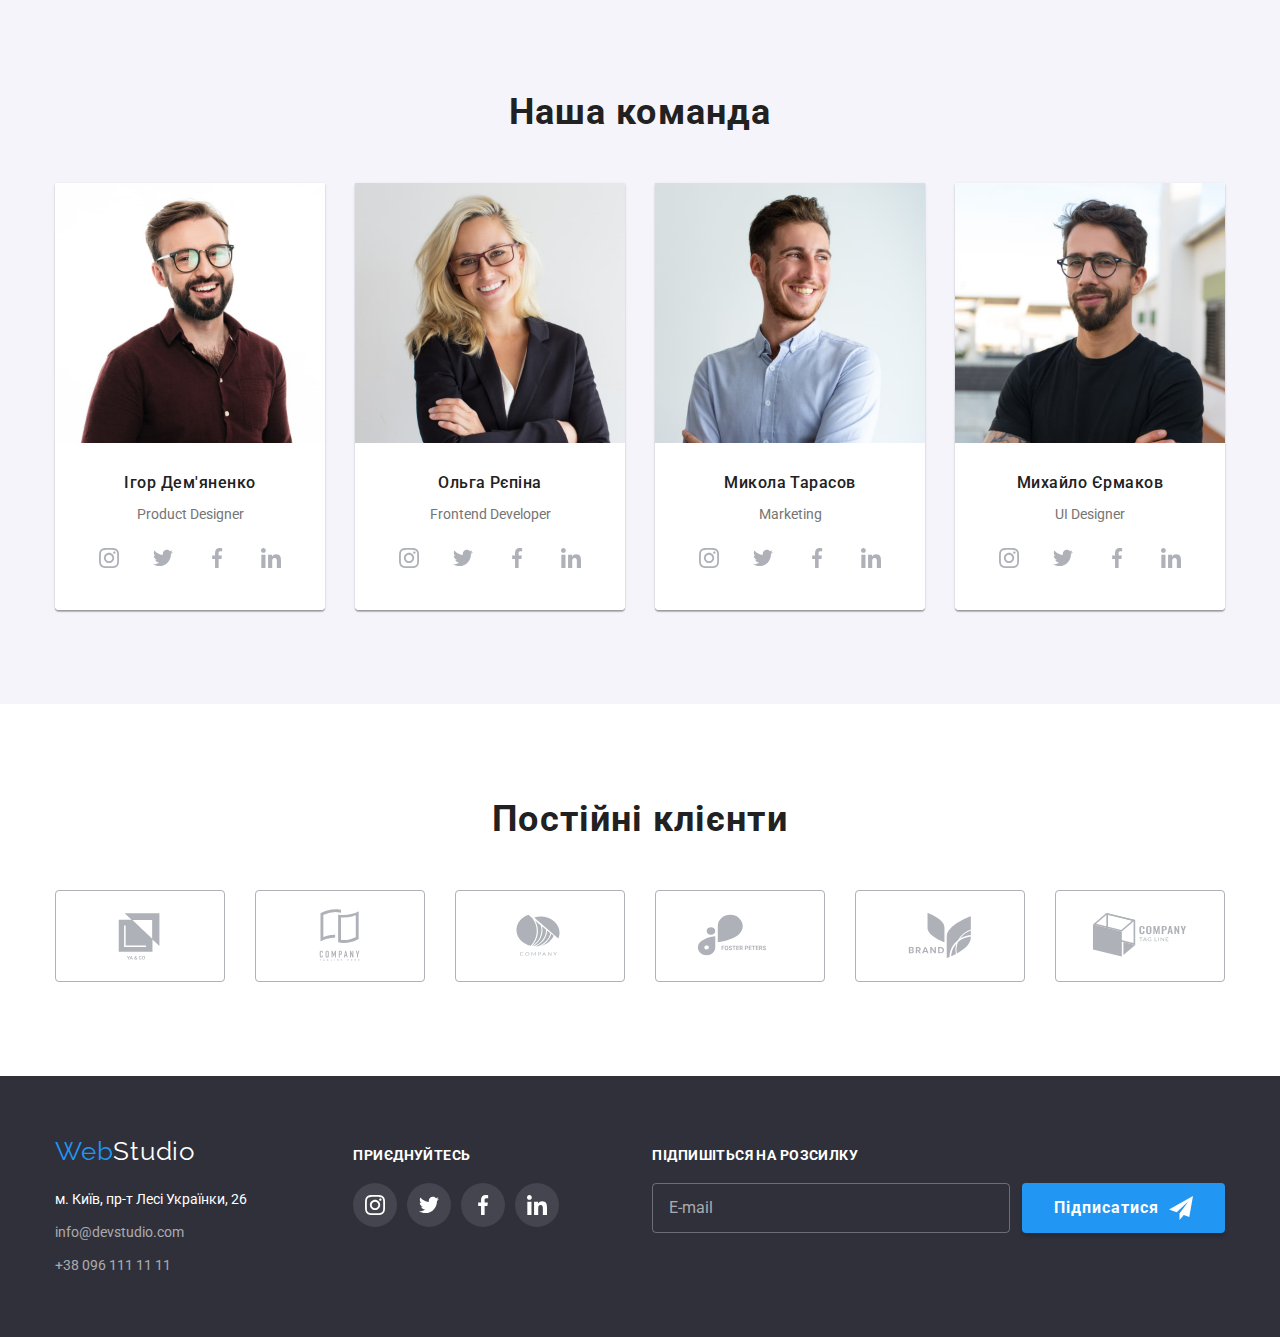
==== commit da6f7fab: "BEM index" ====
--- a/index.html
+++ b/index.html
@@ -20,39 +20,37 @@
   </head>
   <body>
     <!-- Шапка сайта -->
-    <header class="page-header">
+    <header class="header">
       <div class="container header-nav">
-        <a href="./index.html" class="logo link">Web<span class="logo-black">Studio</span></a>
-        <nav>
-          <ul class="site-nav list">
-            <li>
-              <a href="./index.html" class="site-link link current">Студія</a>
-            </li>
-            <li>
-              <a href="./portfolio.html" class="site-link link">Портфоліо</a>
-            </li>
-            <li><a href="#" class="site-link link">Контакти</a></li>
+        <a href="./index.html" class="logo link">Web<span class="logo__black">Studio</span></a>
+        <nav class="site-nav">
+          <ul class="site-nav__list list">
+            <li class="site-nav__item">
+              <a href="./index.html" class="site-nav__link link current"> Студія </a>
+            </li>
+            <li class="site-nav__item">
+              <a href="./portfolio.html" class="site-nav__link link"> Портфоліо </a>
+            </li>
+            <li class="site-nav__item">
+              <a href="#" class="site-nav__link link"> Контакти </a>
+            </li>
           </ul>
         </nav>
         <ul class="adress-nav list">
-          <li>
-            <a href="mailto:info@devstudio.com" class="adress-link link">
-              <span class="foter-contact">
-                <svg class="icon contact-icon" width="16" height="16">
-                  <use href="./images/svg-icon.svg#icon-email"></use>
-                </svg>
-                info@devstudio.com
-              </span>
+          <li class="adress-nav__item">
+            <a href="mailto:info@devstudio.com" class="adress-nav__link link">
+              <svg class="adress-nav__icon" width="16" height="16">
+                <use href="./images/svg-icon.svg#icon-email"></use>
+              </svg>
+              info@devstudio.com
             </a>
           </li>
-          <li>
-            <a href="tel:+380961111111" class="adress-link link">
-              <span class="foter-contact">
-                <svg class="icon contact-icon" width="16" height="16">
-                  <use href="./images/svg-icon.svg#icon-phone"></use>
-                </svg>
-                +38 096 111 11 11
-              </span>
+          <li class="adress-nav__item">
+            <a href="tel:+380961111111" class="adress-nav__link link">
+              <svg class="adress-nav__icon" width="16" height="16">
+                <use href="./images/svg-icon.svg#icon-phone"></use>
+              </svg>
+              +38 096 111 11 11
             </a>
           </li>
         </ul>
@@ -62,146 +60,152 @@
     <main class="main">
       <!-- Герой -->
       <section class="hero">
-        <h1 class="hero-title">Ефективні рішення для вашого бізнесу</h1>
+        <h1 class="hero__title">Ефективні рішення для вашого бізнесу</h1>
         <button data-modal-open type="button" class="button">Замовити послугу</button>
         <div data-modal class="modal is-hidden">
-          <div class="modal-window">
-            <h2 class="modal-title">Залиште свої дані, ми вам передзвонимо</h2>
+          <div class="modal__window">
+            <button data-modal-close type="button" class="button-modal-close">
+              <svg class="button-modal-close__icon" width="18" height="18">
+                <use href="./images/svg-icon.svg#icon-close"></use>
+              </svg>
+            </button>
+            <h2 class="modal__title">Залиште свої дані, ми вам передзвонимо</h2>
             <form class="modal-form" name="contact-form" autocomplete="on">
-              <label class="modal-label">
-                <span class="modal-text">Ім'я</span>
-                <span class="modal-input-icon">
-                  <input class="modal-input" type="text" name="username" />
-                  <svg class="modal-icon" width="18" height="18">
+              <label class="modal-form__label">
+                <span class="modal-form__name">Ім'я</span>
+                <span class="modal-form__icon-position">
+                  <input class="modal-form__input" type="text" name="username" />
+                  <svg class="modal-form__icon" width="18" height="18">
                     <use href="./images/svg-icon.svg#icon-person-black"></use>
                   </svg>
                 </span>
               </label>
-              <label class="modal-label">
-                <span class="modal-text">Телефон</span>
-                <span class="modal-input-icon">
-                  <input class="modal-input" type="tel" name="telephone" />
-                  <svg class="modal-icon" width="18" height="18">
+              <label class="modal-form__label">
+                <span class="modal-form__name">Телефон</span>
+                <span class="modal-form__icon-position">
+                  <input class="modal-form__input" type="tel" name="telephone" />
+                  <svg class="modal-form__icon" width="18" height="18">
                     <use href="./images/svg-icon.svg#icon-phone-black"></use>
                   </svg>
                 </span>
               </label>
-              <label class="modal-label">
-                <span class="modal-text">Пошта</span>
-                <span class="modal-input-icon">
-                  <input class="modal-input" type="email" name="email" />
-                  <svg class="modal-icon" width="18" height="18">
+              <label class="modal-form__label">
+                <span class="modal-form__name">Пошта</span>
+                <span class="modal-form__icon-position">
+                  <input class="modal-form__input" type="email" name="email" />
+                  <svg class="modal-form__icon" width="18" height="18">
                     <use href="./images/svg-icon.svg#icon-email-black"></use>
                   </svg>
                 </span>
               </label>
-              <label class="modal-coment">
-                <span class="modal-text">Коментар</span>
+              <label class="modal-form__coment">
+                <span class="modal-form__name">Коментар</span>
                 <textarea
-                  class="modal-textarea"
+                  class="modal-form__textarea"
                   name="coment"
                   rows="5"
                   placeholder="Введіть текст"
                 ></textarea>
               </label>
-              <label class="checkbox">
-                <input class="checkbox-input" type="checkbox" />
-                <span class="checkbox-text">
+              <label class="modal-checkbox">
+                <input class="modal-checkbox__input" type="checkbox" />
+                <span class="modal-checkbox__text">
                   Погоджуюся з розсилкою та приймаю
-                  <a class="checkbox-linck" href="#">Умови договору</a>
+                  <a class="modal-checkbox__link" href="#">Умови договору</a>
                 </span>
+                <svg class="hidden" width="18" height="18">
+                  <use href="./images/check.svg"></use>
+                </svg>
               </label>
-              <button type="submit" class="button button-modal">Відправити</button>
+              <button type="submit" class="button">Відправити</button>
             </form>
-            <button data-modal-close type="button" class="modal-close">
-              <svg class="icon" width="18" height="18">
-                <use href="./images/svg-icon.svg#icon-close"></use>
-              </svg>
-            </button>
           </div>
         </div>
       </section>
       <!-- Особливості -->
-      <section class="section">
+      <section class="section__indent-top">
         <div class="container">
-          <h2 class="section-title hidden">Наші особливості</h2>
-          <ul class="feature-list list">
-            <li>
-              <div class="feature-icon">
-                <svg class="icon" width="70" height="70">
+          <h2 class="section__title hidden">Наші особливості</h2>
+          <ul class="feature__list list">
+            <li class="feature__item">
+              <div class="feature__content">
+                <svg class="feature__icon" width="70" height="70">
                   <use href="./images/svg-icon.svg#icon-antenna"></use>
                 </svg>
               </div>
-              <h3 class="feature-title">УВАГА ДО ДЕТАЛЕЙ</h3>
+              <h3 class="feature__title">УВАГА ДО ДЕТАЛЕЙ</h3>
               <p>Ідейні міркування, і навіть початок повсякденної роботи з формування позиції.</p>
             </li>
-            <li>
-              <div class="feature-icon">
-                <svg class="icon" width="70" height="70">
+            <li class="feature__item">
+              <div class="feature__content">
+                <svg class="feature__icon" width="70" height="70">
                   <use href="./images/svg-icon.svg#icon-clock"></use>
                 </svg>
               </div>
-              <h3 class="feature-title">ПУНКТУАЛЬНІСТЬ</h3>
+              <h3 class="feature__title">ПУНКТУАЛЬНІСТЬ</h3>
               <p>Завдання організації, особливо рамки і місце навчання кадрів тягне у себе.</p>
             </li>
-            <li>
-              <div class="feature-icon">
-                <svg class="icon" width="70" height="70">
+            <li class="feature__item">
+              <div class="feature__content">
+                <svg class="feature__icon" width="70" height="70">
                   <use href="./images/svg-icon.svg#icon-diagram"></use>
                 </svg>
               </div>
-              <h3 class="feature-title">ПЛАНУВАННЯ</h3>
+              <h3 class="feature__title">ПЛАНУВАННЯ</h3>
               <p>Так само консультація з широким активом значною мірою зумовлює.</p>
             </li>
-            <li>
-              <div class="feature-icon">
-                <svg class="icon" width="70" height="70">
+            <li class="feature__item">
+              <div class="feature__content">
+                <svg class="feature__icon" width="70" height="70">
                   <use href="./images/svg-icon.svg#icon-astronaut"></use>
                 </svg>
               </div>
-              <h3 class="feature-title">СУЧАСНІ ТЕХНОЛОГІЇ</h3>
+              <h3 class="feature__title">СУЧАСНІ ТЕХНОЛОГІЇ</h3>
               <p>Значимість цих проблем настільки очевидна, що реалізація планових завдань.</p>
             </li>
           </ul>
         </div>
       </section>
       <!-- Чим ми займаємося -->
-      <section class="section feature-section">
+      <section class="section__indent-top section__indent-botton">
         <div class="container">
-          <h2 class="section-title">Чим ми займаємося</h2>
-          <ul class="work-list list">
-            <li>
-              <div class="label">
+          <h2 class="section__title">Чим ми займаємося</h2>
+          <ul class="work__list list">
+            <li class="work__item">
+              <div class="work__label">
                 <img
+                  class="work__img"
                   src="./images/img_1.jpg"
                   alt="Робочий стіл з планшетом і клавіатурою"
                   width="370"
                 />
-                <div class="label-text">
+                <div class="work__text">
                   <h3>Десктопні додатки</h3>
                 </div>
               </div>
             </li>
-            <li>
-              <div class="label">
+            <li class="work__item">
+              <div class="work__label">
                 <img
+                  class="work__img"
                   src="./images/img_2.jpg"
                   alt="Робочий стіл з планшетом і клавіатурою"
                   width="370"
                 />
-                <div class="label-text">
+                <div class="work__text">
                   <h3>Мобільні додатки</h3>
                 </div>
               </div>
             </li>
-            <li>
-              <div class="label">
+            <li class="work__item">
+              <div class="work__label">
                 <img
+                  class="work__img"
                   src="./images/img_3.jpg"
                   alt="Робочий стіл з планшетом і клавіатурою"
                   width="370"
                 />
-                <div class="label-text">
+                <div class="work__text">
                   <h3>Дизайнерські рішення</h3>
                 </div>
               </div>
@@ -210,40 +214,45 @@
         </div>
       </section>
       <!-- Команда -->
-      <section class="section feature-section comand-section">
+      <section class="section__indent-top section__indent-botton section__bagraund">
         <div class="container">
-          <h2 class="section-title">Наша команда</h2>
+          <h2 class="section__title">Наша команда</h2>
           <ul class="user-list list">
-            <li>
-              <img src="./images/avatar_1.jpg" alt="Фото участника команди" width="270" />
-              <div class="user-signature">
-                <h3 class="user-title">Ігор Дем'яненко</h3>
-                <p class="user-desc">Product Designer</p>
+            <li class="user-list__item">
+              <img
+                class="user-list__img"
+                src="./images/avatar_1.jpg"
+                alt="Фото участника команди"
+                width="270"
+              />
+              <div class="user-list__signature">
+                <h3 class="user-list__title">Ігор Дем'яненко</h3>
+                <p class="user-list__desc">Product Designer</p>
                 <ul class="social-list list">
-                  <li>
-                    <a class="social-link" href="#">
-                      <svg class="icon" width="20" height="20">
+                  <li class="social-list__item">
+                    <a class="social-list__link" href="#">
+                      <svg class="social-list__icon" width="20" height="20">
                         <use href="./images/svg-icon.svg#icon-instagram"></use>
                       </svg>
                     </a>
                   </li>
-                  <li>
-                    <a class="social-link" href="#">
-                      <svg class="icon" width="20" height="20">
+                  <li class="social-list__item">
+                    <a class="social-list__link" href="#">
+                      <svg class="social-list__icon" width="20" height="20">
                         <use href="./images/svg-icon.svg#icon-twitter"></use>
                       </svg>
                     </a>
                   </li>
-                  <li>
-                    <a class="social-link" href="#">
-                      <svg class="icon" width="20" height="20">
+                  <li class="social-list__item">
+                    <a class="social-list__link" href="#">
+                      <svg class="social-list__icon" width="20" height="20">
                         <use href="./images/svg-icon.svg#icon-facebook"></use>
                       </svg>
                     </a>
                   </li>
-                  <li>
-                    <a class="social-link" href="#">
-                      <svg class="icon" width="20" height="20">
+                  <li class="social-list__item">
+                    <a class="social-list__link" href="#">
+                      <svg class="social-list__icon" width="20" height="20">
                         <use href="./images/svg-icon.svg#icon-linkedin"></use>
                       </svg>
                     </a>
@@ -251,36 +260,41 @@
                 </ul>
               </div>
             </li>
-            <li>
-              <img src="./images/avatar_2.jpg" alt="Фото участника команди" width="270" />
-              <div class="user-signature">
-                <h3 class="user-title">Ольга Рєпіна</h3>
-                <p class="user-desc">Frontend Developer</p>
+            <li class="user-list__item">
+              <img
+                class="user-list__img"
+                src="./images/avatar_2.jpg"
+                alt="Фото участника команди"
+                width="270"
+              />
+              <div class="user-list__signature">
+                <h3 class="user-list__title">Ольга Рєпіна</h3>
+                <p class="user-list__desc">Frontend Developer</p>
                 <ul class="social-list list">
-                  <li>
-                    <a class="social-link" href="#">
-                      <svg class="icon" width="20" height="20">
+                  <li class="social-list__item">
+                    <a class="social-list__link" href="#">
+                      <svg class="social-list__icon" width="20" height="20">
                         <use href="./images/svg-icon.svg#icon-instagram"></use>
                       </svg>
                     </a>
                   </li>
-                  <li>
-                    <a class="social-link" href="#">
-                      <svg class="icon" width="20" height="20">
+                  <li class="social-list__item">
+                    <a class="social-list__link" href="#">
+                      <svg class="social-list__icon" width="20" height="20">
                         <use href="./images/svg-icon.svg#icon-twitter"></use>
                       </svg>
                     </a>
                   </li>
-                  <li>
-                    <a class="social-link" href="#">
-                      <svg class="icon" width="20" height="20">
+                  <li class="social-list__item">
+                    <a class="social-list__link" href="#">
+                      <svg class="social-list__icon" width="20" height="20">
                         <use href="./images/svg-icon.svg#icon-facebook"></use>
                       </svg>
                     </a>
                   </li>
-                  <li>
-                    <a class="social-link" href="#">
-                      <svg class="icon" width="20" height="20">
+                  <li class="social-list__item">
+                    <a class="social-list__link" href="#">
+                      <svg class="social-list__icon" width="20" height="20">
                         <use href="./images/svg-icon.svg#icon-linkedin"></use>
                       </svg>
                     </a>
@@ -288,36 +302,41 @@
                 </ul>
               </div>
             </li>
-            <li>
-              <img src="./images/avatar_3.jpg" alt="Фото участника команди" width="270" />
-              <div class="user-signature">
-                <h3 class="user-title">Микола Тарасов</h3>
-                <p class="user-desc">Marketing</p>
+            <li class="user-list__item">
+              <img
+                class="user-list__img"
+                src="./images/avatar_3.jpg"
+                alt="Фото участника команди"
+                width="270"
+              />
+              <div class="user-list__signature">
+                <h3 class="user-list__title">Микола Тарасов</h3>
+                <p class="user-list__desc">Marketing</p>
                 <ul class="social-list list">
-                  <li>
-                    <a class="social-link" href="#">
-                      <svg class="icon" width="20" height="20">
+                  <li class="social-list__item">
+                    <a class="social-list__link" href="#">
+                      <svg class="social-list__icon" width="20" height="20">
                         <use href="./images/svg-icon.svg#icon-instagram"></use>
                       </svg>
                     </a>
                   </li>
-                  <li>
-                    <a class="social-link" href="#">
-                      <svg class="icon" width="20" height="20">
+                  <li class="social-list__item">
+                    <a class="social-list__link" href="#">
+                      <svg class="social-list__icon" width="20" height="20">
                         <use href="./images/svg-icon.svg#icon-twitter"></use>
                       </svg>
                     </a>
                   </li>
-                  <li>
-                    <a class="social-link" href="#">
-                      <svg class="icon" width="20" height="20">
+                  <li class="social-list__item">
+                    <a class="social-list__link" href="#">
+                      <svg class="social-list__icon" width="20" height="20">
                         <use href="./images/svg-icon.svg#icon-facebook"></use>
                       </svg>
                     </a>
                   </li>
-                  <li>
-                    <a class="social-link" href="#">
-                      <svg class="icon" width="20" height="20">
+                  <li class="social-list__item">
+                    <a class="social-list__link" href="#">
+                      <svg class="social-list__icon" width="20" height="20">
                         <use href="./images/svg-icon.svg#icon-linkedin"></use>
                       </svg>
                     </a>
@@ -325,36 +344,41 @@
                 </ul>
               </div>
             </li>
-            <li>
-              <img src="./images/avatar_4.jpg" alt="Фото участника команди" width="270" />
-              <div class="user-signature">
-                <h3 class="user-title">Михайло Єрмаков</h3>
-                <p class="user-desc">UI Designer</p>
+            <li class="user-list__item">
+              <img
+                class="user-list__img"
+                src="./images/avatar_4.jpg"
+                alt="Фото участника команди"
+                width="270"
+              />
+              <div class="user-list__signature">
+                <h3 class="user-list__title">Михайло Єрмаков</h3>
+                <p class="user-list__desc">UI Designer</p>
                 <ul class="social-list list">
-                  <li>
-                    <a class="social-link" href="#">
-                      <svg class="icon" width="20" height="20">
+                  <li class="social-list__item">
+                    <a class="social-list__link" href="#">
+                      <svg class="social-list__icon" width="20" height="20">
                         <use href="./images/svg-icon.svg#icon-instagram"></use>
                       </svg>
                     </a>
                   </li>
-                  <li>
-                    <a class="social-link" href="#">
-                      <svg class="icon" width="20" height="20">
+                  <li class="social-list__item">
+                    <a class="social-list__link" href="#">
+                      <svg class="social-list__icon" width="20" height="20">
                         <use href="./images/svg-icon.svg#icon-twitter"></use>
                       </svg>
                     </a>
                   </li>
-                  <li>
-                    <a class="social-link" href="#">
-                      <svg class="icon" width="20" height="20">
+                  <li class="social-list__item">
+                    <a class="social-list__link" href="#">
+                      <svg class="social-list__icon" width="20" height="20">
                         <use href="./images/svg-icon.svg#icon-facebook"></use>
                       </svg>
                     </a>
                   </li>
-                  <li>
-                    <a class="social-link" href="#">
-                      <svg class="icon" width="20" height="20">
+                  <li class="social-list__item">
+                    <a class="social-list__link" href="#">
+                      <svg class="social-list__icon" width="20" height="20">
                         <use href="./images/svg-icon.svg#icon-linkedin"></use>
                       </svg>
                     </a>
@@ -366,48 +390,48 @@
         </div>
       </section>
       <!-- Постійні клієнти -->
-      <section class="section client">
+      <section class="section__indent-top section__indent-botton">
         <div class="container">
-          <h2 class="section-title">Постійні клієнти</h2>
-          <ul class="list client-list">
-            <li>
-              <a class="client-link" href="#">
-                <svg class="icon" width="106" height="60">
+          <h2 class="section__title">Постійні клієнти</h2>
+          <ul class="client-list list">
+            <li class="client-list__item">
+              <a class="client-list__link" href="#">
+                <svg class="client-list__icon" width="106" height="60">
                   <use href="./images/svg-icon.svg#icon-yaco"></use>
                 </svg>
               </a>
             </li>
-            <li>
-              <a class="client-link" href="#">
-                <svg class="icon" width="106" height="60">
+            <li class="client-list__item">
+              <a class="client-list__link" href="#">
+                <svg class="client-list__icon" width="106" height="60">
                   <use href="./images/svg-icon.svg#icon-company_tagline_here"></use>
                 </svg>
               </a>
             </li>
-            <li>
-              <a class="client-link" href="#">
-                <svg class="icon" width="106" height="60">
+            <li class="client-list__item">
+              <a class="client-list__link" href="#">
+                <svg class="client-list__icon" width="106" height="60">
                   <use href="./images/svg-icon.svg#icon-company"></use>
                 </svg>
               </a>
             </li>
-            <li>
-              <a class="client-link" href="#">
-                <svg class="icon" width="106" height="60">
+            <li class="client-list__item">
+              <a class="client-list__link" href="#">
+                <svg class="client-list__icon" width="106" height="60">
                   <use href="./images/svg-icon.svg#icon-foster_peters"></use>
                 </svg>
               </a>
             </li>
-            <li>
-              <a class="client-link" href="#">
-                <svg class="icon" width="106" height="60">
+            <li class="client-list__item">
+              <a class="client-list__link" href="#">
+                <svg class="client-list__icon" width="106" height="60">
                   <use href="./images/svg-icon.svg#icon-brand"></use>
                 </svg>
               </a>
             </li>
-            <li>
-              <a class="client-link" href="#">
-                <svg class="icon" width="106" height="60">
+            <li class="client-list__item">
+              <a class="client-list__link" href="#">
+                <svg class="client-list__icon" width="106" height="60">
                   <use href="./images/svg-icon.svg#icon-company_tag_line"></use>
                 </svg>
               </a>
@@ -420,54 +444,55 @@
     <footer class="footer">
       <div class="container footer-container">
         <div class="footer-contact">
-          <h2 class="hidden">Контактна інформація</h2>
-          <a href="./index.html" class="logo link">Web<span class="logo-white">Studio</span></a>
+          <a href="./index.html" class="logo link">Web<span class="logo__white">Studio</span></a>
           <address class="address">
-            <ul class="list address-list">
-              <li>
+            <ul class="address__list list">
+              <li class="address__item">
                 <a
+                  class="address__link address__link--map link"
                   href="https://goo.gl/maps/967ExddVVpc8St2L9"
                   target="_blank"
-                  class="address-map link"
                   >м. Київ, пр-т Лесі Українки, 26
                 </a>
               </li>
-              <li>
-                <a href="mailto:info@devstudio.com" class="contact link">info@devstudio.com</a>
+              <li class="address__item">
+                <a href="mailto:info@devstudio.com" class="address__link link"
+                  >info@devstudio.com</a
+                >
               </li>
-              <li>
-                <a href="tel:+380961111111" class="contact link">+38 096 111 11 11</a>
+              <li class="address__item">
+                <a href="tel:+380961111111" class="address__link link">+38 096 111 11 11</a>
               </li>
             </ul>
           </address>
         </div>
         <div class="footer-social">
-          <h2 class="footer-social-title">приєднуйтесь</h2>
-          <ul class="footer-social-list list">
+          <h2 class="footer-social__title">приєднуйтесь</h2>
+          <ul class="footer-social__list list">
+            <li class="footer-social__item">
+              <a class="footer-social__link" href="#">
+                <svg class="footer-social__icon" width="20" height="20">
+                  <use href="./images/svg-icon.svg#icon-instagram"></use>
+                </svg>
+              </a>
+            </li>
             <li>
-              <a class="footer-social-link" href="#">
-                <svg class="icon" width="20" height="20">
-                  <use href="./images/svg-icon.svg#icon-instagram"></use>
+              <a class="footer-social__link" href="#">
+                <svg class="footer-social__icon" width="20" height="20">
+                  <use href="./images/svg-icon.svg#icon-twitter"></use>
                 </svg>
               </a>
             </li>
             <li>
-              <a class="footer-social-link" href="#">
-                <svg class="icon" width="20" height="20">
-                  <use href="./images/svg-icon.svg#icon-twitter"></use>
+              <a class="footer-social__link" href="#">
+                <svg class="vicon" width="20" height="20">
+                  <use href="./images/svg-icon.svg#icon-facebook"></use>
                 </svg>
               </a>
             </li>
             <li>
-              <a class="footer-social-link" href="#">
-                <svg class="icon" width="20" height="20">
-                  <use href="./images/svg-icon.svg#icon-facebook"></use>
-                </svg>
-              </a>
-            </li>
-            <li>
-              <a class="footer-social-link" href="#">
-                <svg class="icon" width="20" height="20">
+              <a class="footer-social__link" href="#">
+                <svg class="footer-social__icon" width="20" height="20">
                   <use href="./images/svg-icon.svg#icon-linkedin"></use>
                 </svg>
               </a>
@@ -475,15 +500,20 @@
           </ul>
         </div>
         <div class="footer-subscribe">
-          <h2 class="footer-subscribe-title">Підпишіться на розсилку</h2>
-          <form class="subscribe" name="subscribe">
-            <label class="subscribe-label">
-              <input type="email" name="subscribe" placeholder="E-mail" class="subscribe-input" />
+          <h2 class="footer-subscribe__title">Підпишіться на розсилку</h2>
+          <form class="form-subscribe" name="subscribe">
+            <label class="form-subscribe__label">
+              <input
+                type="email"
+                name="subscribe"
+                placeholder="E-mail"
+                class="form-subscribe__input"
+              />
             </label>
             <button type="submit" class="button">
-              <span class="foter-buttom-icon">
+              <span class="buttom__text">
                 Підписатися
-                <svg class="icon contact-icon" width="24" height="24">
+                <svg class="buttom__icon" width="24" height="24">
                   <use href="./images/svg-icon.svg#icon-send"></use>
                 </svg>
               </span>
--- a/css/styles.css
+++ b/css/styles.css
@@ -96,11 +96,19 @@
 
 /* --ШАПКА САЙТУ-- */
 
-/* Логотип */
+/* Навігація сайту */
+
+.header {
+  border-bottom: 1px solid var(--heder-border);
+}
+
+.header-nav {
+  display: flex;
+  align-items: center;
+}
 
 .logo {
   color: var(--accent-color);
-  margin-right: 93px;
 
   font-family: 'Raleway';
   font-size: 26px;
@@ -108,27 +116,23 @@
   letter-spacing: 0.03em;
 }
 
-.logo-black {
+.logo__black {
   color: var(--logo-color);
 }
 
-/* Навігація сайту */
-
-.page-header {
-  border-bottom: 1px solid var(--heder-border);
-}
-
-.header-nav {
-  display: flex;
-  align-items: center;
-}
-
 .site-nav {
+  margin-left: 93px;
+}
+
+.site-nav__list {
   display: flex;
   gap: 50px;
 }
 
-.site-link {
+.site-nav__item {
+}
+
+.site-nav__link {
   display: block;
   padding-top: 32px;
   padding-bottom: 32px;
@@ -144,20 +148,15 @@
   transition-timing-function: var(--timing-animation);
 }
 
-.site-nav li:last-child {
-  margin-right: 0px;
-}
-
-.site-nav .link:hover,
-.site-nav .link:focus,
+.site-nav__link:hover,
+.site-nav__link:focus,
 .adress-nav .link:hover,
 .adress-nav .link:focus,
-.link.current {
+.current {
   color: var(--accent-color);
-  fill: var(--accent-color);
-}
-
-.site-link.link.current {
+}
+
+.current {
   position: relative;
 }
 
@@ -179,9 +178,13 @@
   gap: 50px;
 }
 
-.adress-link {
+.adress-nav__item {
+}
+
+.adress-nav__link {
+  display: flex;
   color: var(--title-text-color);
-  fill: var(--title-text-color);
+  fill: currentColor;
 
   font-weight: 500;
   font-size: 14px;
@@ -193,11 +196,7 @@
   transition-timing-function: var(--timing-animation);
 }
 
-.foter-contact {
-  display: flex;
-}
-
-.contact-icon {
+.adress-nav__icon {
   margin-right: 10px;
 }
 
@@ -217,13 +216,12 @@
   padding-bottom: 200px;
 }
 
-.hero-title {
+.hero__title {
   color: var(--hero-color);
   width: 696px;
   font-weight: 900;
   font-size: 44px;
   line-height: 1.3636;
-  text-align: center;
   letter-spacing: 0.06em;
   text-transform: uppercase;
   margin-left: auto;
@@ -238,7 +236,6 @@
   font-weight: 700;
   font-size: 16px;
   line-height: 1.875;
-  text-align: center;
   letter-spacing: 0.06em;
   padding: 10px 32px;
   border: 0px;
@@ -249,9 +246,7 @@
   margin-left: auto;
   margin-right: auto;
 
-  transition-property: background;
-  transition-duration: 250ms;
-  transition-timing-function: var(--timing-animation);
+  transition: background 250ms var(--timing-animation);
 }
 
 .button:hover,
@@ -259,9 +254,218 @@
   background: var(--buttun-color-active);
 }
 
+/* --МОДАЛЬНЕ ВІКНО-- */
+
+.modal {
+  position: fixed;
+  width: 100%;
+  height: 100%;
+  top: 0;
+  left: 0;
+  background: var(--modal-bag);
+  z-index: 1;
+
+  opacity: 1;
+  transition: opacity 250ms var(--timing-animation);
+}
+
+.is-hidden {
+  opacity: 0;
+  pointer-events: none;
+}
+
+.modal__window {
+  position: absolute;
+  width: 528px;
+  min-height: 581px;
+  top: 50%;
+  left: 50%;
+  padding: 40px 40px;
+
+  background: #ffffff;
+  box-shadow: 0px 1px 3px rgba(0, 0, 0, 0.12), 0px 1px 1px rgba(0, 0, 0, 0.14),
+    0px 2px 1px rgba(0, 0, 0, 0.2);
+  border-radius: 4px;
+
+  transform: translate(-50%, -50%) scale(1) perspective(400px) rotateX(0deg);
+  transition: transform 250ms var(--timing-animation);
+}
+
+.modal.is-hidden .modal__window {
+  transform: translate(-50%, -50%) scale(0.3) perspective(400px) rotateX(60deg);
+}
+
+.button-modal-close {
+  position: absolute;
+  top: 8px;
+  right: 8px;
+  width: 30px;
+  height: 30px;
+  border-radius: 50%;
+  border: 1px solid var(--modal-close-border);
+  background-color: var(--hero-color);
+  display: flex;
+  align-items: center;
+  cursor: pointer;
+  color: var(--logo-color);
+
+  transition: color 250ms var(--timing-animation);
+}
+
+.button-modal-close__icon {
+  fill: currentColor;
+}
+
+.button-modal-close:hover,
+.button-modal-close:focus {
+  color: var(--accent-color);
+}
+
+.modal__title {
+  margin-bottom: 12px;
+  font-size: 20px;
+  line-height: 1.15;
+  letter-spacing: 0.03em;
+
+  color: var(--primary-text-color);
+}
+
+.modal-form {
+  display: flex;
+  flex-direction: column;
+}
+
+.modal-form__label {
+  margin-bottom: 10px;
+}
+
+.modal-form__name {
+  display: block;
+  font-weight: 400;
+  font-size: 12px;
+  line-height: 1.1667;
+  letter-spacing: 0.01em;
+  color: var(--title-text-color);
+  text-align: left;
+  margin-bottom: 4px;
+}
+
+.modal-form__icon-position {
+  position: relative;
+}
+
+.modal-form__input {
+  width: 100%;
+  height: 40px;
+  padding-left: 42px;
+  border: 1px solid var(--textarea-border);
+  border-radius: 4px;
+  transition: border 250ms var(--timing-animation);
+}
+
+.modal-form__input:hover,
+.modal-form__input:focus,
+.modal-form__textarea:hover,
+.modal-form__textarea:focus {
+  border: 1px solid var(--accent-color);
+  border-radius: 4px;
+}
+
+.modal-form__icon {
+  position: absolute;
+  pointer-events: none;
+  top: 50%;
+  left: 0;
+  transform: translateY(-50%);
+  margin-left: 12px;
+  color: var(--primary-text-color);
+  fill: currentColor;
+  transition: color 250ms var(--timing-animation);
+}
+
+.modal-form__input:hover + .modal-form__icon,
+.modal-form__input:focus + .modal-form__icon {
+  color: var(--accent-color);
+}
+
+.modal-form__coment {
+  margin-bottom: 20px;
+}
+
+.modal-form__textarea {
+  display: block;
+  height: 120px;
+  width: 100%;
+  padding: 12px 16px;
+  resize: none;
+  border: 1px solid var(--textarea-border);
+  border-radius: 4px;
+  transition: border 250ms var(--timing-animation);
+
+  font-size: 12px;
+  line-height: 1.1667;
+  letter-spacing: 0.01em;
+}
+
+.modal-form__textarea::placeholder {
+  color: var(--textarea-placeholder);
+}
+
+.modal-checkbox {
+  margin-bottom: 30px;
+}
+
+.modal-checkbox__input {
+  position: absolute;
+  clip: rect(0 0 0 0);
+  width: 1px;
+  height: 1px;
+  margin: -1px;
+}
+
+.modal-checkbox__text {
+  display: flex;
+  align-items: center;
+  justify-content: center;
+  letter-spacing: 0.03em;
+}
+
+.modal-checkbox__text::before {
+  content: '';
+  display: inline-block;
+  width: 16px;
+  height: 15px;
+  border: 2px solid var(--primary-text-color);
+  border-radius: 2px;
+  margin-right: 7px;
+  transform: rotate(0deg);
+  transition: transform 250ms var(--timing-animation);
+}
+
+.modal-checkbox__input:checked ~ .modal-checkbox__text::before {
+  background-image: url(../images/check.svg);
+  background-size: contain;
+  background-origin: border-box;
+  border: 0px solid var(--accent-color);
+  transform: rotate(360deg);
+}
+
+.modal-checkbox__link {
+  color: var(--accent-color);
+  margin-left: 5px;
+}
+
 /* Секції */
 
-.section-title {
+.section__indent-top {
+  padding-top: 94px;
+}
+
+.section__indent-botton {
+  padding-bottom: 94px;
+}
+
+.section__title {
   color: var(--primary-text-color);
 
   font-size: 36px;
@@ -270,32 +474,22 @@
   letter-spacing: 0.03em;
 }
 
+.section__bagraund {
+  background: var(--portfolio-button);
+}
+
 /* Особливості */
 
-.section {
-  padding-top: 94px;
-}
-
-.feature-list {
+.feature__list {
   display: flex;
   gap: 30px;
 }
 
-.feature-list li {
+.feature__item {
   flex-basis: calc((100% - 90px) / 4);
 }
 
-.feature-title {
-  color: var(--primary-text-color);
-  margin-bottom: 10px;
-
-  font-size: 14px;
-  line-height: 1.1721;
-  letter-spacing: 0.03em;
-  text-transform: uppercase;
-}
-
-.feature-icon {
+.feature__content {
   display: flex;
   background-color: var(--portfolio-button);
   justify-content: center;
@@ -304,23 +498,39 @@
   margin-bottom: 30px;
 }
 
+.feature__icon {
+}
+
+.feature__title {
+  color: var(--primary-text-color);
+  margin-bottom: 10px;
+
+  font-size: 14px;
+  line-height: 1.1721;
+  letter-spacing: 0.03em;
+  text-transform: uppercase;
+}
+
 /* чим ми займаємося*/
 
-.work-list {
+.work__list {
   display: flex;
   margin-top: 50px;
   gap: 30px;
 }
 
-.work-list li {
+.work__item {
   flex-basis: calc((100% - 60px) / 3);
 }
 
-.label {
+.work__label {
   position: relative;
 }
 
-.label-text {
+.work__img {
+}
+
+.work__text {
   position: absolute;
   bottom: 0;
   width: 100%;
@@ -338,39 +548,13 @@
 
 /* Команда */
 
-.comand-section {
-  background: var(--portfolio-button);
-}
-
 .user-list {
   display: flex;
   margin-top: 50px;
   gap: 30px;
 }
 
-.user-title {
-  color: var(--primary-text-color);
-
-  font-weight: 500;
-  font-size: 16px;
-  line-height: 1.1875;
-  text-align: center;
-  letter-spacing: 0.03em;
-}
-
-.user-desc {
-  text-align: center;
-  margin-top: 10px;
-}
-
-.user-signature {
-  background: var(--hero-color);
-  border-radius: 0px 0px 4px 4px;
-  padding-top: 30px;
-  padding-bottom: 30px;
-}
-
-.user-list > li {
+.user-list__item {
   width: 270px;
   flex-basis: calc((100% - 90px) / 4);
   border-radius: 0px 0px 4px 4px;
@@ -378,8 +562,29 @@
     0px 2px 1px rgba(0, 0, 0, 0.2);
 }
 
-.feature-section {
-  padding-bottom: 94px;
+.user-list__img {
+}
+
+.user-list__signature {
+  background: var(--hero-color);
+  border-radius: 0px 0px 4px 4px;
+  padding-top: 30px;
+  padding-bottom: 30px;
+}
+
+.user-list__title {
+  color: var(--primary-text-color);
+
+  font-weight: 500;
+  font-size: 16px;
+  line-height: 1.1875;
+  text-align: center;
+  letter-spacing: 0.03em;
+}
+
+.user-list__desc {
+  text-align: center;
+  margin-top: 10px;
 }
 
 .social-list {
@@ -389,7 +594,10 @@
   gap: 10px;
 }
 
-.social-link {
+.social-list__item {
+}
+
+.social-list__link {
   display: flex;
   justify-content: center;
   align-items: center;
@@ -397,17 +605,22 @@
   width: 44px;
   height: 44px;
   border-radius: 50%;
-
-  transition-property: background, fill;
+  color: var(--social-icon);
+
+  transition-property: background, color;
   transition-duration: 250ms;
   transition-timing-function: var(--timing-animation);
 }
 
-.social-link:hover,
-.social-link:focus {
+.social-list__link:hover,
+.social-list__link:focus {
   border-radius: 50%;
   background: var(--accent-color);
-  fill: var(--hero-color);
+  color: var(--hero-color);
+}
+
+.social-list__icon {
+  fill: currentColor;
 }
 
 /* Постійні кліенти */
@@ -417,10 +630,12 @@
   justify-content: space-between;
   gap: 30px;
   margin-top: 50px;
-  margin-bottom: 92px;
-}
-
-.client-link {
+}
+
+.client-list__item {
+}
+
+.client-list__link {
   display: flex;
   justify-content: center;
   align-items: center;
@@ -428,16 +643,20 @@
   height: 92px;
   border: 1px solid var(--social-icon);
   border-radius: 4px;
-  fill: var(--social-icon);
-
-  transition-property: fill, border;
+  color: var(--social-icon);
+
+  transition-property: color, border;
   transition-duration: 250ms;
   transition-timing-function: var(--timing-animation);
 }
 
-.client-link:hover,
-.client-link:focus {
-  fill: var(--accent-color);
+.client-list__icon {
+  fill: currentColor;
+}
+
+.client-list__link:hover,
+.client-list__link:focus {
+  color: var(--accent-color);
   border: 1px solid var(--accent-color);
 }
 
@@ -564,8 +783,17 @@
   background: var(--hero-fon);
 }
 
+.footer-container {
+  display: flex;
+  align-items: baseline;
+}
+
 .footer-contact {
   width: 231px;
+}
+
+.logo__white {
+  color: var(--hero-color);
 }
 
 .address {
@@ -573,52 +801,36 @@
   font-style: normal;
 }
 
-.logo-white {
-  color: var(--hero-color);
-}
-
-.address-map {
-  color: var(--hero-color);
+.address__list {
+  display: flex;
+  gap: 9px;
+  flex-direction: column;
+}
+
+.address__item {}
+
+.address__link {
+  color: var(--contact-color);
 
   transition-property: color;
   transition-duration: 250ms;
-  transition-timing-function: var(--timing-animation);
-}
-
-.contact {
-  color: var(--contact-color);
-
-  transition-property: color;
-  transition-duration: 250ms;
-  transition-timing-function: var(--timing-animation);
-}
-
-.address .link:hover,
-.address .link:focus {
+  transition-timing-function: var(--timing-animation);}
+
+.address__link--map {
+  color: var(--hero-color);
+}
+
+.address__link:hover,
+.address__link:focus {
   color: var(--accent-color);
-}
-
-.address-list {
-  display: flex;
-  gap: 9px;
-  flex-direction: column;
-}
-
-.footer .logo {
-  margin-right: 0px;
-}
-
-.footer-container {
-  display: flex;
-  align-items: baseline;
 }
 
 .footer-social {
   margin-left: 70px;
 }
 
-.footer-social-title,
-.footer-subscribe-title {
+.footer-social__title,
+.footer-subscribe__title {
   margin-bottom: 20px;
   font-size: 14px;
   line-height: calc(16 / 14);
@@ -628,12 +840,12 @@
   color: var(--hero-color);
 }
 
-.footer-social-list {
+.footer-social__list {
   display: flex;
   gap: 10px;
 }
 
-.footer-social-link {
+.footer-social__link {
   display: flex;
   justify-content: center;
   align-items: center;
@@ -650,24 +862,28 @@
   transition-timing-function: var(--timing-animation);
 }
 
-.footer-social-link:hover,
-.footer-social-link:focus {
+.footer-social__icon {}
+
+.footer-social__link:hover,
+.footer-social__link:focus {
   background: var(--accent-color);
 }
+
+
 
 .footer-subscribe {
   margin-left: 93px;
 }
 
-.subscribe {
-  display: flex;
-}
-
-.subscribe-label {
-  display: flex;
-}
-
-.subscribe-input {
+.form-subscribe {
+  display: flex;
+}
+
+.form-subscribe__label {
+  display: flex;
+}
+
+.form-subscribe__input {
   width: 358px;
   margin-right: 12px;
   padding: 0px 16px;
@@ -682,226 +898,21 @@
   transition: border 250ms var(--timing-animation);
 }
 
-.subscribe-input::placeholder {
+.form-subscribe__input::placeholder {
   color: var(--contact-color);
 }
 
-.subscribe-input:hover,
-.subscribe-input:focus {
+.form-subscribe__input:hover,
+.form-subscribe__input:focus {
   border: 1px solid var(--accent-color);
 }
 
-.foter-buttom-icon {
+.buttom__text {
   display: flex;
   align-items: center;
 }
 
-.foter-buttom-icon .icon {
+.buttom__icon {
   margin-left: 10px;
   fill: var(--hero-color);
 }
-
-/* --МОДАЛЬНЕ ВІКНО-- */
-
-.modal {
-  position: fixed;
-  width: 100%;
-  height: 100%;
-  top: 0;
-  left: 0;
-  background: var(--modal-bag);
-  z-index: 1;
-
-  opacity: 1;
-  transition: opacity 250ms var(--timing-animation);
-}
-
-.is-hidden {
-  /* visibility: hidden; */
-  opacity: 0;
-  pointer-events: none;
-}
-
-.modal-window {
-  position: absolute;
-  width: 528px;
-  min-height: 581px;
-  top: 50%;
-  left: 50%;
-  padding: 40px 40px;
-
-  background: #ffffff;
-  box-shadow: 0px 1px 3px rgba(0, 0, 0, 0.12), 0px 1px 1px rgba(0, 0, 0, 0.14),
-    0px 2px 1px rgba(0, 0, 0, 0.2);
-  border-radius: 4px;
-
-  transform: translate(-50%, -50%) scale(1) perspective(400px) rotateX(0deg);
-  transition: transform 250ms var(--timing-animation);
-}
-
-.modal.is-hidden .modal-window {
-  transform: translate(-50%, -50%) scale(0.3) perspective(400px) rotateX(60deg);
-}
-
-.modal-close {
-  position: absolute;
-  top: 8px;
-  right: 8px;
-  width: 30px;
-  height: 30px;
-  border-radius: 50%;
-  border: 1px solid var(--modal-close-border);
-  background-color: var(--hero-color);
-  display: flex;
-  justify-content: center;
-  align-items: center;
-  cursor: pointer;
-  fill: var(--logo-color);
-
-  transition-property: fill;
-  transition-duration: 250ms;
-  transition-timing-function: var(--timing-animation);
-}
-
-.modal-close:hover,
-.modal-close:focus {
-  fill: var(--accent-color);
-}
-
-.modal-title {
-  margin-bottom: 12px;
-  font-size: 20px;
-  line-height: 1.15;
-  letter-spacing: 0.03em;
-
-  color: var(--primary-text-color);
-}
-
-.modal-form {
-  display: flex;
-  flex-direction: column;
-}
-
-.modal-label {
-  margin-bottom: 10px;
-}
-
-.modal-text {
-  display: block;
-  font-weight: 400;
-  font-size: 12px;
-  line-height: 1.1667;
-  letter-spacing: 0.01em;
-  color: var(--title-text-color);
-  text-align: left;
-  margin-bottom: 4px;
-}
-
-.modal-input-icon {
-  position: relative;
-}
-
-.modal-input {
-  width: 100%;
-  height: 40px;
-  padding-left: 42px;
-  border: 1px solid var(--textarea-border);
-  border-radius: 4px;
-  transition: border 250ms var(--timing-animation);
-}
-
-.modal-input:hover,
-.modal-input:focus,
-.modal-textarea:hover,
-.modal-textarea:focus {
-  border: 1px solid var(--accent-color);
-  border-radius: 4px;
-}
-
-.modal-icon {
-  position: absolute;
-  pointer-events: none;
-  top: 50%;
-  left: 0;
-  transform: translateY(-50%);
-  margin-left: 12px;
-  color: var(--primary-text-color);
-  fill: currentColor;
-  transition: color 250ms var(--timing-animation);
-}
-
-.modal-input:hover + .modal-icon,
-.modal-input:focus + .modal-icon {
-  color: var(--accent-color);
-}
-
-.modal-coment {
-  margin-bottom: 20px;
-}
-
-.modal-text-coment {
-  padding-left: 12px;
-}
-
-.modal-textarea {
-  display: block;
-  height: 120px;
-  width: 100%;
-  padding: 12px 16px;
-  resize: none;
-  border: 1px solid var(--textarea-border);
-  border-radius: 4px;
-  transition: border 250ms var(--timing-animation);
-
-  font-size: 12px;
-  line-height: 1.1667;
-  letter-spacing: 0.01em;
-}
-
-.modal-textarea::placeholder {
-  color: var(--textarea-placeholder);
-}
-
-.checkbox {
-  margin-bottom: 30px;
-}
-
-.checkbox-input {
-  position: absolute;
-  clip: rect(0 0 0 0);
-  width: 1px;
-  height: 1px;
-  margin: -1px;
-}
-
-.checkbox-text::before {
-  content: '';
-  display: inline-block;
-  width: 16px;
-  height: 15px;
-  border: 2px solid var(--primary-text-color);
-  border-radius: 2px;
-  margin-right: 7px;
-  transform: rotate(0deg);
-  transition: transform 250ms var(--timing-animation);
-}
-
-.checkbox-input:checked ~ .checkbox-text::before {
-  background-image: url(../images/check.svg);
-  background-size: contain;
-  background-origin: border-box;
-  border: 0px solid var(--accent-color);
-  transform: rotate(360deg);
-}
-
-.checkbox-text {
-  display: flex;
-  align-items: center;
-  justify-content: center;
-  letter-spacing: 0.03em;
-}
-
-.checkbox-linck {
-  color: var(--accent-color);
-  margin-left: 5px;
-}
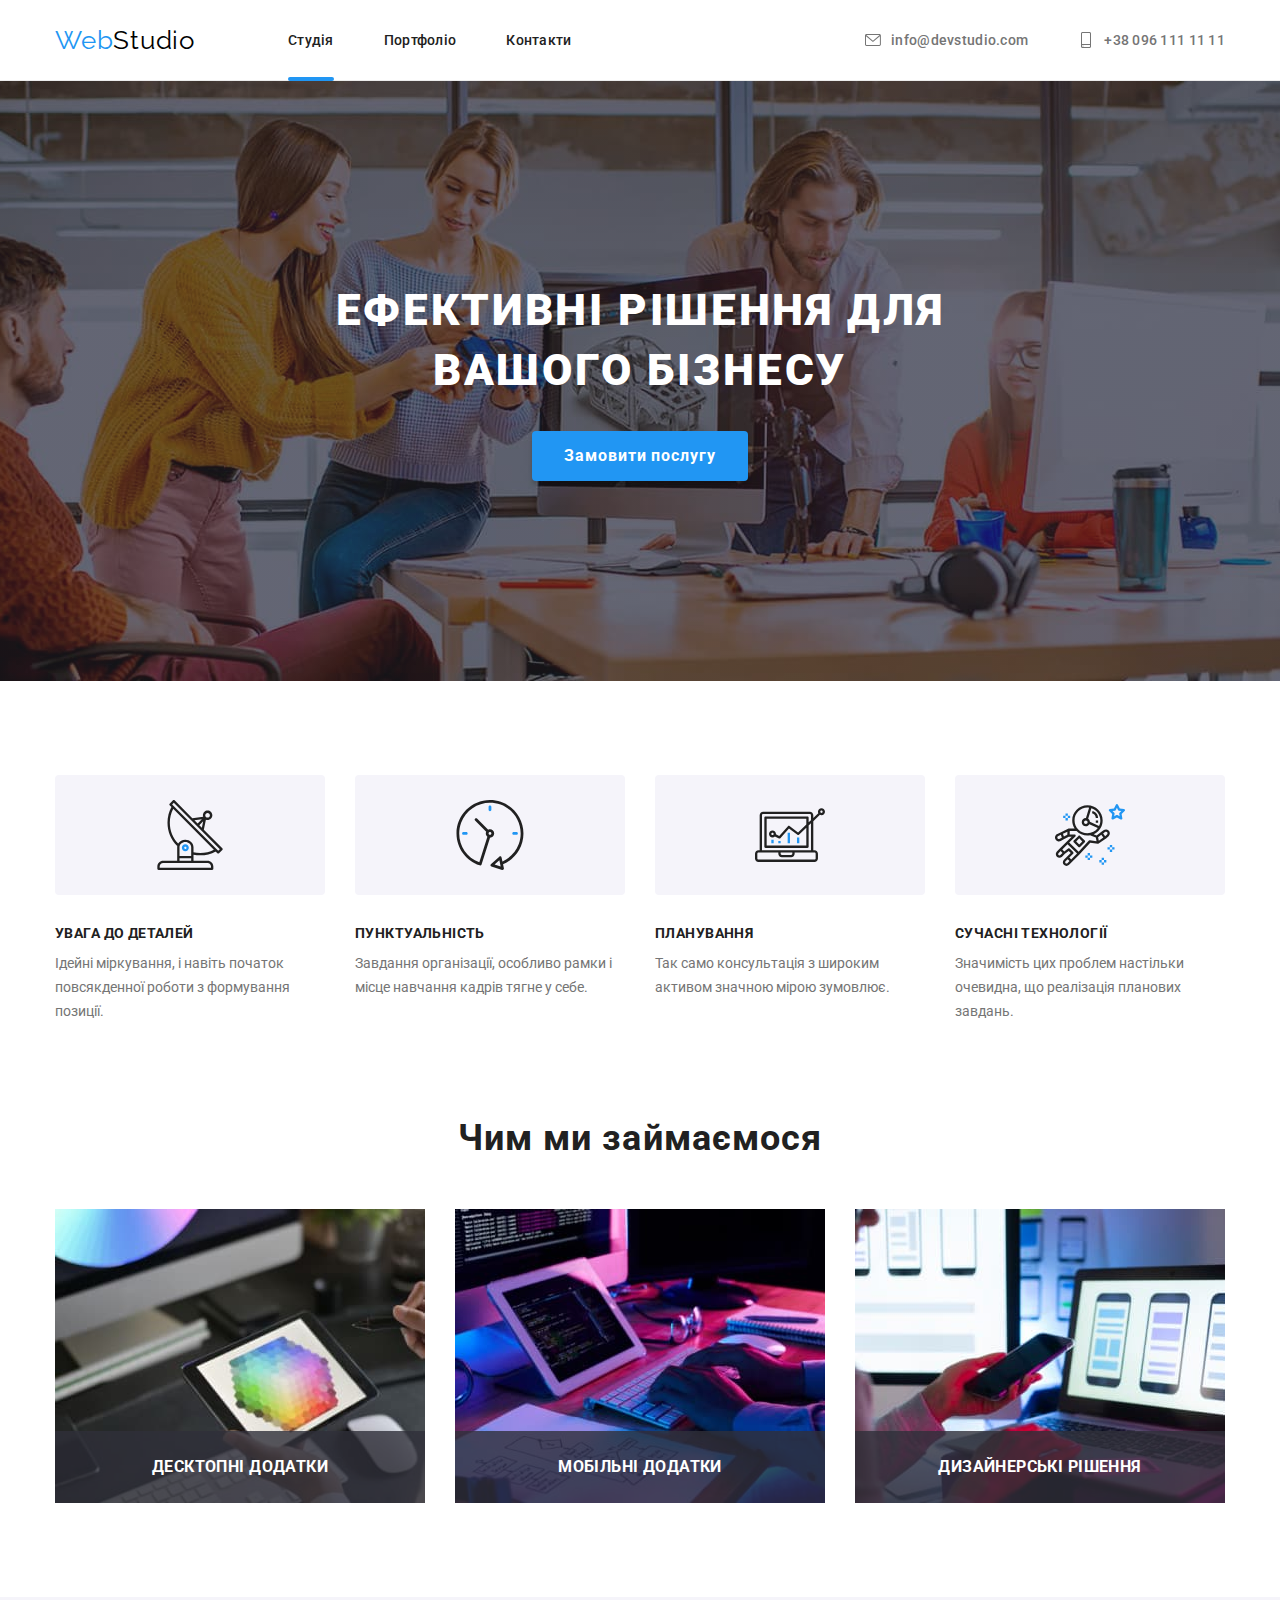
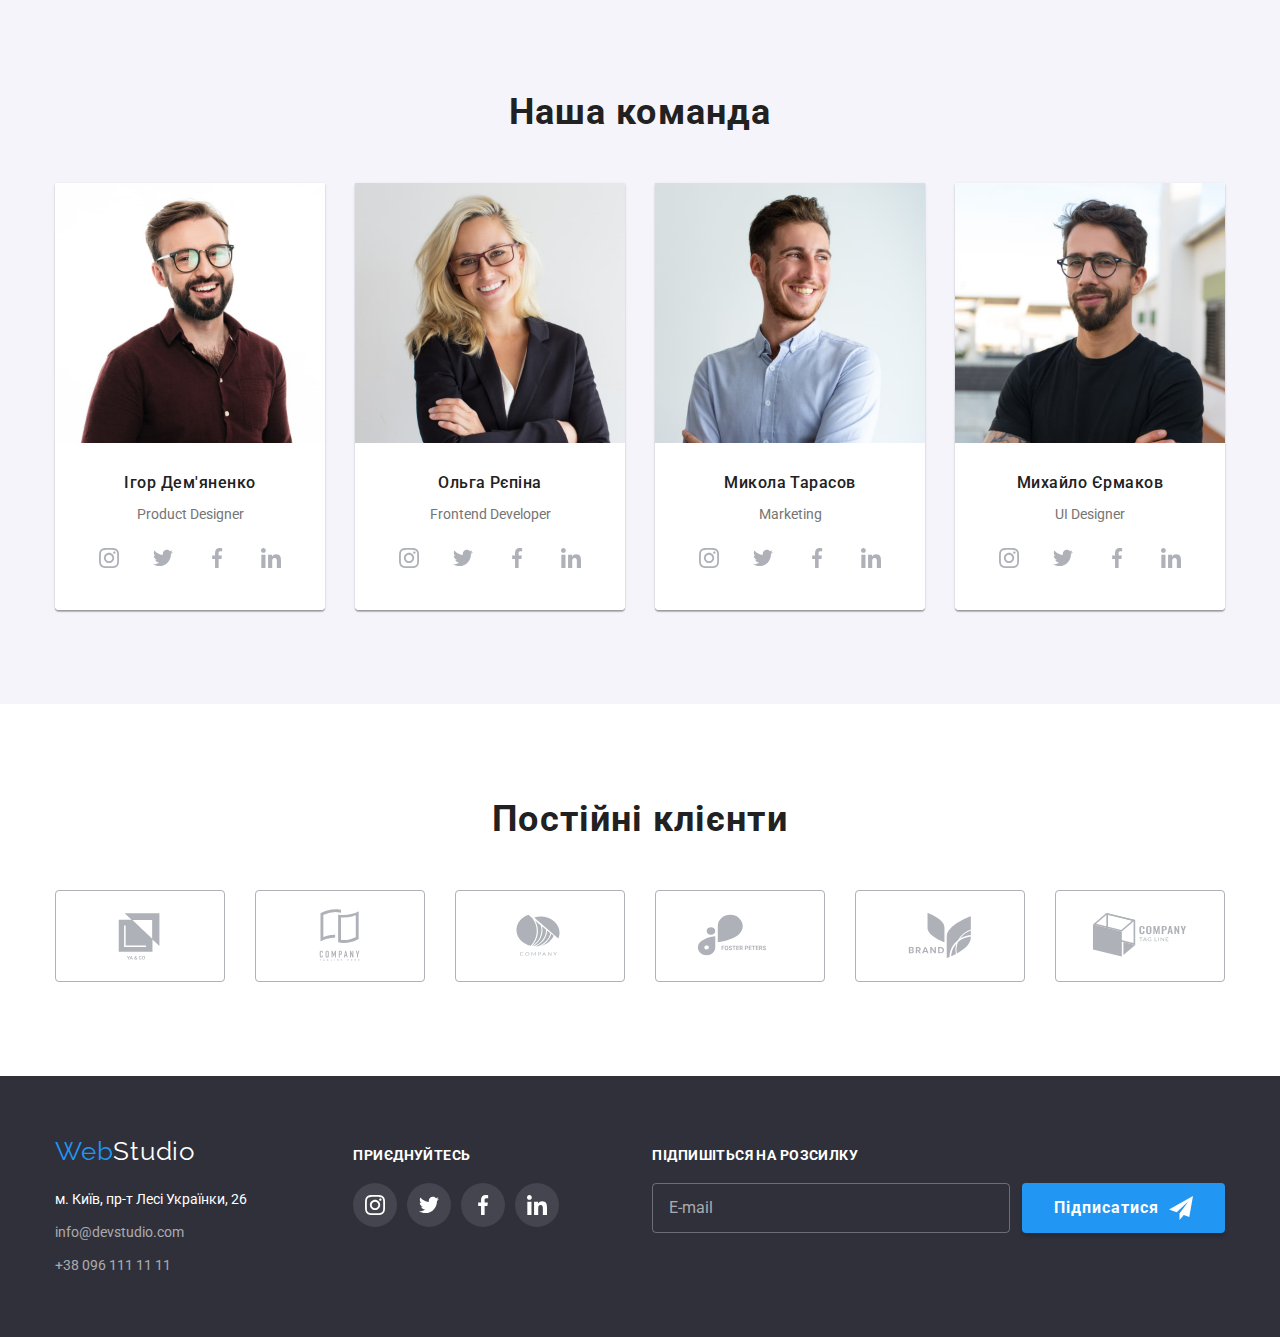
==== commit 1ca2029f: "BEM" ====
--- a/index.html
+++ b/index.html
@@ -22,11 +22,13 @@
     <!-- Шапка сайта -->
     <header class="header">
       <div class="container header-nav">
-        <a href="./index.html" class="logo link">Web<span class="logo__black">Studio</span></a>
+        <a href="./index.html" class="logo link">Web<span class="logo__text">Studio</span></a>
         <nav class="site-nav">
           <ul class="site-nav__list list">
             <li class="site-nav__item">
-              <a href="./index.html" class="site-nav__link link current"> Студія </a>
+              <a href="./index.html" class="site-nav__link link site-nav__link--current">
+                Студія
+              </a>
             </li>
             <li class="site-nav__item">
               <a href="./portfolio.html" class="site-nav__link link"> Портфоліо </a>
@@ -113,9 +115,6 @@
                   Погоджуюся з розсилкою та приймаю
                   <a class="modal-checkbox__link" href="#">Умови договору</a>
                 </span>
-                <svg class="hidden" width="18" height="18">
-                  <use href="./images/check.svg"></use>
-                </svg>
               </label>
               <button type="submit" class="button">Відправити</button>
             </form>
@@ -444,7 +443,9 @@
     <footer class="footer">
       <div class="container footer-container">
         <div class="footer-contact">
-          <a href="./index.html" class="logo link">Web<span class="logo__white">Studio</span></a>
+          <a href="./index.html" class="logo link"
+            >Web<span class="logo__text--inverse">Studio</span></a
+          >
           <address class="address">
             <ul class="address__list list">
               <li class="address__item">
--- a/css/styles.css
+++ b/css/styles.css
@@ -116,7 +116,7 @@
   letter-spacing: 0.03em;
 }
 
-.logo__black {
+.logo__text {
   color: var(--logo-color);
 }
 
@@ -156,11 +156,11 @@
   color: var(--accent-color);
 }
 
-.current {
+.site-nav__link--current {
   position: relative;
 }
 
-.current::after {
+.site-nav__link--current::after {
   content: '';
   position: absolute;
   width: 100%;
@@ -668,7 +668,7 @@
   gap: 8px;
 }
 
-.filters-button {
+.filters__button {
   color: var(--primary-text-color);
   background: var(--portfolio-button);
 
@@ -689,8 +689,8 @@
   transition-timing-function: var(--timing-animation);
 }
 
-.filters-button:hover,
-.filters-button:focus {
+.filters__button:hover,
+.filters__button:focus {
   color: var(--hero-color);
   background: var(--accent-color);
   box-shadow: 0px 3px 1px rgba(0, 0, 0, 0.1), 0px 1px 2px rgba(0, 0, 0, 0.08),
@@ -704,7 +704,7 @@
   gap: 30px;
 }
 
-.projects li {
+.projects__item {
   width: calc((100% - 60px) / 3);
 
   transition-property: box-shadow;
@@ -712,42 +712,21 @@
   transition-timing-function: var(--timing-animation);
 }
 
-.projects li:hover,
-.projects li:focus {
+.projects__item:hover,
+.projects__item:focus {
   box-shadow: 0px 1px 1px rgba(0, 0, 0, 0.12), 0px 4px 4px rgba(0, 0, 0, 0.06),
     1px 4px 6px rgba(0, 0, 0, 0.16);
 }
 
-.projects-border {
-  padding: 20px 24px;
-
-  border-right: 1px solid var(--portfolio-border);
-  border-bottom: 1px solid var(--portfolio-border);
-  border-left: 1px solid var(--portfolio-border);
-}
-
-.projects li:nth-child(3n + 3) {
-  margin-right: 0px;
-}
-
-.projects-title {
-  color: var(--primary-text-color);
-
-  font-size: 18px;
-  line-height: 2;
-  letter-spacing: 0.06em;
-}
-
-.projects-desc {
-  font-weight: 400;
-  font-size: 16px;
-  line-height: 1.875;
-  letter-spacing: 0.03em;
-
-  margin-top: 4px;
-}
-
-.overlay {
+.projects__box {
+  position: relative;
+  overflow: hidden;
+}
+
+.projects__img {
+}
+
+.projects__overlay {
   position: absolute;
   top: 0;
   left: 0;
@@ -766,13 +745,36 @@
   color: var(--hero-color);
 }
 
-.projects li:hover .overlay {
+.projects__text {
+}
+
+.projects__border {
+  padding: 20px 24px;
+
+  border-right: 1px solid var(--portfolio-border);
+  border-bottom: 1px solid var(--portfolio-border);
+  border-left: 1px solid var(--portfolio-border);
+}
+
+.projects__title {
+  color: var(--primary-text-color);
+
+  font-size: 18px;
+  line-height: 2;
+  letter-spacing: 0.06em;
+}
+
+.projects__desc {
+  font-weight: 400;
+  font-size: 16px;
+  line-height: 1.875;
+  letter-spacing: 0.03em;
+
+  margin-top: 4px;
+}
+
+.projects__item:hover .projects__overlay {
   transform: translateY(0);
-}
-
-.box {
-  position: relative;
-  overflow: hidden;
 }
 
 /* --ФУТЕР-- */
@@ -792,7 +794,7 @@
   width: 231px;
 }
 
-.logo__white {
+.logo__text--inverse {
   color: var(--hero-color);
 }
 
@@ -807,14 +809,16 @@
   flex-direction: column;
 }
 
-.address__item {}
+.address__item {
+}
 
 .address__link {
   color: var(--contact-color);
 
   transition-property: color;
   transition-duration: 250ms;
-  transition-timing-function: var(--timing-animation);}
+  transition-timing-function: var(--timing-animation);
+}
 
 .address__link--map {
   color: var(--hero-color);
@@ -862,14 +866,13 @@
   transition-timing-function: var(--timing-animation);
 }
 
-.footer-social__icon {}
+.footer-social__icon {
+}
 
 .footer-social__link:hover,
 .footer-social__link:focus {
   background: var(--accent-color);
 }
-
-
 
 .footer-subscribe {
   margin-left: 93px;
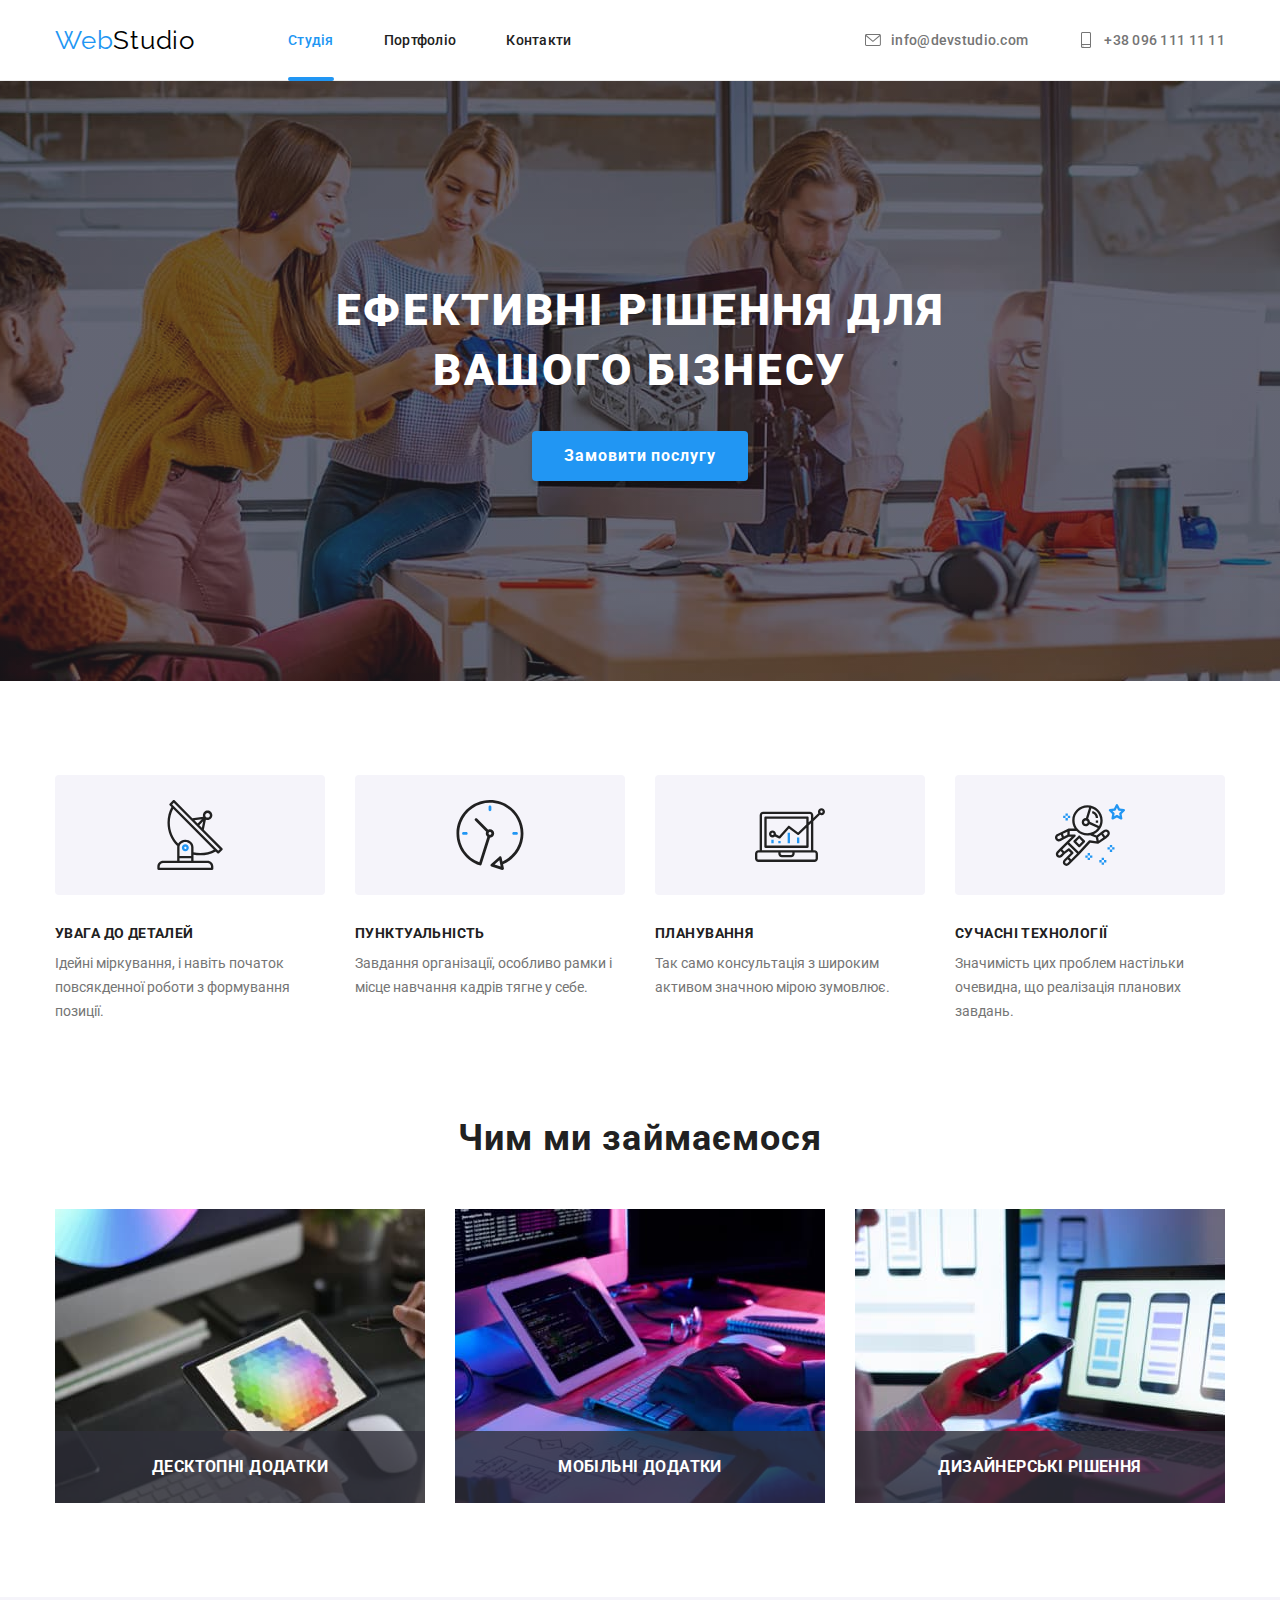
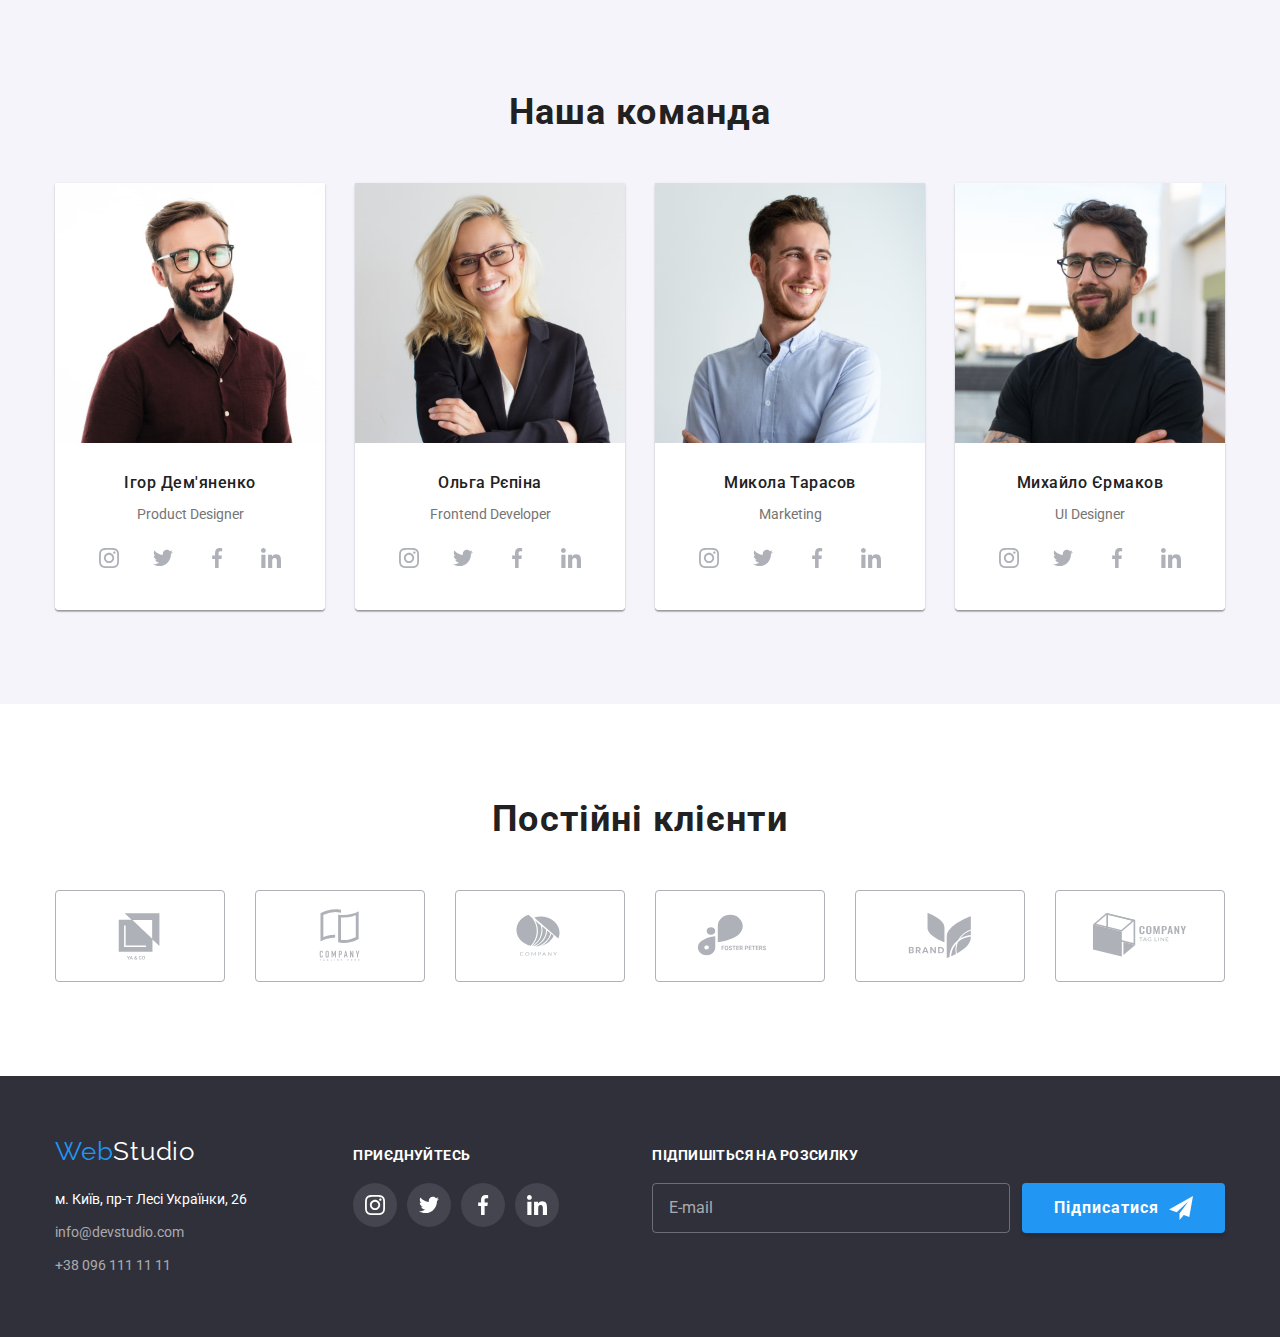
==== commit 1376e44c: "Корретиви класів" ====
--- a/index.html
+++ b/index.html
@@ -26,15 +26,13 @@
         <nav class="site-nav">
           <ul class="site-nav__list list">
             <li class="site-nav__item">
-              <a href="./index.html" class="site-nav__link link site-nav__link--current">
-                Студія
-              </a>
+              <a href="./index.html" class="site-nav__link link site-nav__link--current">Студія</a>
             </li>
             <li class="site-nav__item">
-              <a href="./portfolio.html" class="site-nav__link link"> Портфоліо </a>
+              <a href="./portfolio.html" class="site-nav__link link">Портфоліо</a>
             </li>
             <li class="site-nav__item">
-              <a href="#" class="site-nav__link link"> Контакти </a>
+              <a href="#" class="site-nav__link link">Контакти</a>
             </li>
           </ul>
         </nav>
@@ -122,89 +120,89 @@
         </div>
       </section>
       <!-- Особливості -->
-      <section class="section__indent-top">
+      <section class="section section--indent-top">
         <div class="container">
           <h2 class="section__title hidden">Наші особливості</h2>
-          <ul class="feature__list list">
-            <li class="feature__item">
-              <div class="feature__content">
-                <svg class="feature__icon" width="70" height="70">
+          <ul class="feature-list list">
+            <li class="feature-list__item">
+              <div class="feature-list__content">
+                <svg class="feature-list__icon" width="70" height="70">
                   <use href="./images/svg-icon.svg#icon-antenna"></use>
                 </svg>
               </div>
-              <h3 class="feature__title">УВАГА ДО ДЕТАЛЕЙ</h3>
+              <h3 class="feature-list__title">УВАГА ДО ДЕТАЛЕЙ</h3>
               <p>Ідейні міркування, і навіть початок повсякденної роботи з формування позиції.</p>
             </li>
-            <li class="feature__item">
-              <div class="feature__content">
-                <svg class="feature__icon" width="70" height="70">
+            <li class="feature-list__item">
+              <div class="feature-list__content">
+                <svg class="feature-list__icon" width="70" height="70">
                   <use href="./images/svg-icon.svg#icon-clock"></use>
                 </svg>
               </div>
-              <h3 class="feature__title">ПУНКТУАЛЬНІСТЬ</h3>
+              <h3 class="feature-list__title">ПУНКТУАЛЬНІСТЬ</h3>
               <p>Завдання організації, особливо рамки і місце навчання кадрів тягне у себе.</p>
             </li>
-            <li class="feature__item">
-              <div class="feature__content">
-                <svg class="feature__icon" width="70" height="70">
+            <li class="feature-list__item">
+              <div class="feature-list__content">
+                <svg class="feature-list__icon" width="70" height="70">
                   <use href="./images/svg-icon.svg#icon-diagram"></use>
                 </svg>
               </div>
-              <h3 class="feature__title">ПЛАНУВАННЯ</h3>
+              <h3 class="feature-list__title">ПЛАНУВАННЯ</h3>
               <p>Так само консультація з широким активом значною мірою зумовлює.</p>
             </li>
-            <li class="feature__item">
-              <div class="feature__content">
-                <svg class="feature__icon" width="70" height="70">
+            <li class="feature-list__item">
+              <div class="feature-list__content">
+                <svg class="feature-list__icon" width="70" height="70">
                   <use href="./images/svg-icon.svg#icon-astronaut"></use>
                 </svg>
               </div>
-              <h3 class="feature__title">СУЧАСНІ ТЕХНОЛОГІЇ</h3>
+              <h3 class="feature-list__title">СУЧАСНІ ТЕХНОЛОГІЇ</h3>
               <p>Значимість цих проблем настільки очевидна, що реалізація планових завдань.</p>
             </li>
           </ul>
         </div>
       </section>
       <!-- Чим ми займаємося -->
-      <section class="section__indent-top section__indent-botton">
+      <section class="section section--indent-top section--indent-botton">
         <div class="container">
           <h2 class="section__title">Чим ми займаємося</h2>
-          <ul class="work__list list">
-            <li class="work__item">
-              <div class="work__label">
+          <ul class="work-list list">
+            <li class="work-list__item">
+              <div class="work-list__label">
                 <img
-                  class="work__img"
+                  class="work-list__img"
                   src="./images/img_1.jpg"
                   alt="Робочий стіл з планшетом і клавіатурою"
                   width="370"
                 />
-                <div class="work__text">
+                <div class="work-list__text">
                   <h3>Десктопні додатки</h3>
                 </div>
               </div>
             </li>
-            <li class="work__item">
-              <div class="work__label">
+            <li class="work-list__item">
+              <div class="work-list__label">
                 <img
-                  class="work__img"
+                  class="work-list__img"
                   src="./images/img_2.jpg"
                   alt="Робочий стіл з планшетом і клавіатурою"
                   width="370"
                 />
-                <div class="work__text">
+                <div class="work-list__text">
                   <h3>Мобільні додатки</h3>
                 </div>
               </div>
             </li>
-            <li class="work__item">
-              <div class="work__label">
+            <li class="work-list__item">
+              <div class="work-list__label">
                 <img
-                  class="work__img"
+                  class="work-list__img"
                   src="./images/img_3.jpg"
                   alt="Робочий стіл з планшетом і клавіатурою"
                   width="370"
                 />
-                <div class="work__text">
+                <div class="work-list__text">
                   <h3>Дизайнерські рішення</h3>
                 </div>
               </div>
@@ -213,7 +211,7 @@
         </div>
       </section>
       <!-- Команда -->
-      <section class="section__indent-top section__indent-botton section__bagraund">
+      <section class="section section--indent-top section--indent-botton section--bagraund">
         <div class="container">
           <h2 class="section__title">Наша команда</h2>
           <ul class="user-list list">
@@ -389,7 +387,7 @@
         </div>
       </section>
       <!-- Постійні клієнти -->
-      <section class="section__indent-top section__indent-botton">
+      <section class="section section--indent-top section--indent-botton">
         <div class="container">
           <h2 class="section__title">Постійні клієнти</h2>
           <ul class="client-list list">
@@ -444,7 +442,7 @@
       <div class="container footer-container">
         <div class="footer-contact">
           <a href="./index.html" class="logo link"
-            >Web<span class="logo__text--inverse">Studio</span></a
+            >Web<span class="logo__text logo__text--inverse">Studio</span></a
           >
           <address class="address">
             <ul class="address__list list">
@@ -512,9 +510,9 @@
               />
             </label>
             <button type="submit" class="button">
-              <span class="buttom__text">
+              <span class="button__text">
                 Підписатися
-                <svg class="buttom__icon" width="24" height="24">
+                <svg class="button__icon" width="24" height="24">
                   <use href="./images/svg-icon.svg#icon-send"></use>
                 </svg>
               </span>
--- a/css/styles.css
+++ b/css/styles.css
@@ -152,7 +152,7 @@
 .site-nav__link:focus,
 .adress-nav .link:hover,
 .adress-nav .link:focus,
-.current {
+.site-nav__link--current {
   color: var(--accent-color);
 }
 
@@ -457,11 +457,14 @@
 
 /* Секції */
 
-.section__indent-top {
+.section {  
+}
+
+.section--indent-top {
   padding-top: 94px;
 }
 
-.section__indent-botton {
+.section--indent-botton {
   padding-bottom: 94px;
 }
 
@@ -474,22 +477,22 @@
   letter-spacing: 0.03em;
 }
 
-.section__bagraund {
+.section--bagraund {
   background: var(--portfolio-button);
 }
 
 /* Особливості */
 
-.feature__list {
+.feature-list {
   display: flex;
   gap: 30px;
 }
 
-.feature__item {
+.feature-list__item {
   flex-basis: calc((100% - 90px) / 4);
 }
 
-.feature__content {
+.feature-list__content {
   display: flex;
   background-color: var(--portfolio-button);
   justify-content: center;
@@ -498,10 +501,10 @@
   margin-bottom: 30px;
 }
 
-.feature__icon {
-}
-
-.feature__title {
+.feature-list__icon {
+}
+
+.feature-list__title {
   color: var(--primary-text-color);
   margin-bottom: 10px;
 
@@ -513,24 +516,24 @@
 
 /* чим ми займаємося*/
 
-.work__list {
+.work-list {
   display: flex;
   margin-top: 50px;
   gap: 30px;
 }
 
-.work__item {
+.work-list__item {
   flex-basis: calc((100% - 60px) / 3);
 }
 
-.work__label {
+.work-list__label {
   position: relative;
 }
 
-.work__img {
-}
-
-.work__text {
+.work-list__img {
+}
+
+.work-list__text {
   position: absolute;
   bottom: 0;
   width: 100%;
@@ -910,12 +913,12 @@
   border: 1px solid var(--accent-color);
 }
 
-.buttom__text {
+.button__text {
   display: flex;
   align-items: center;
 }
 
-.buttom__icon {
+.button__icon {
   margin-left: 10px;
   fill: var(--hero-color);
 }
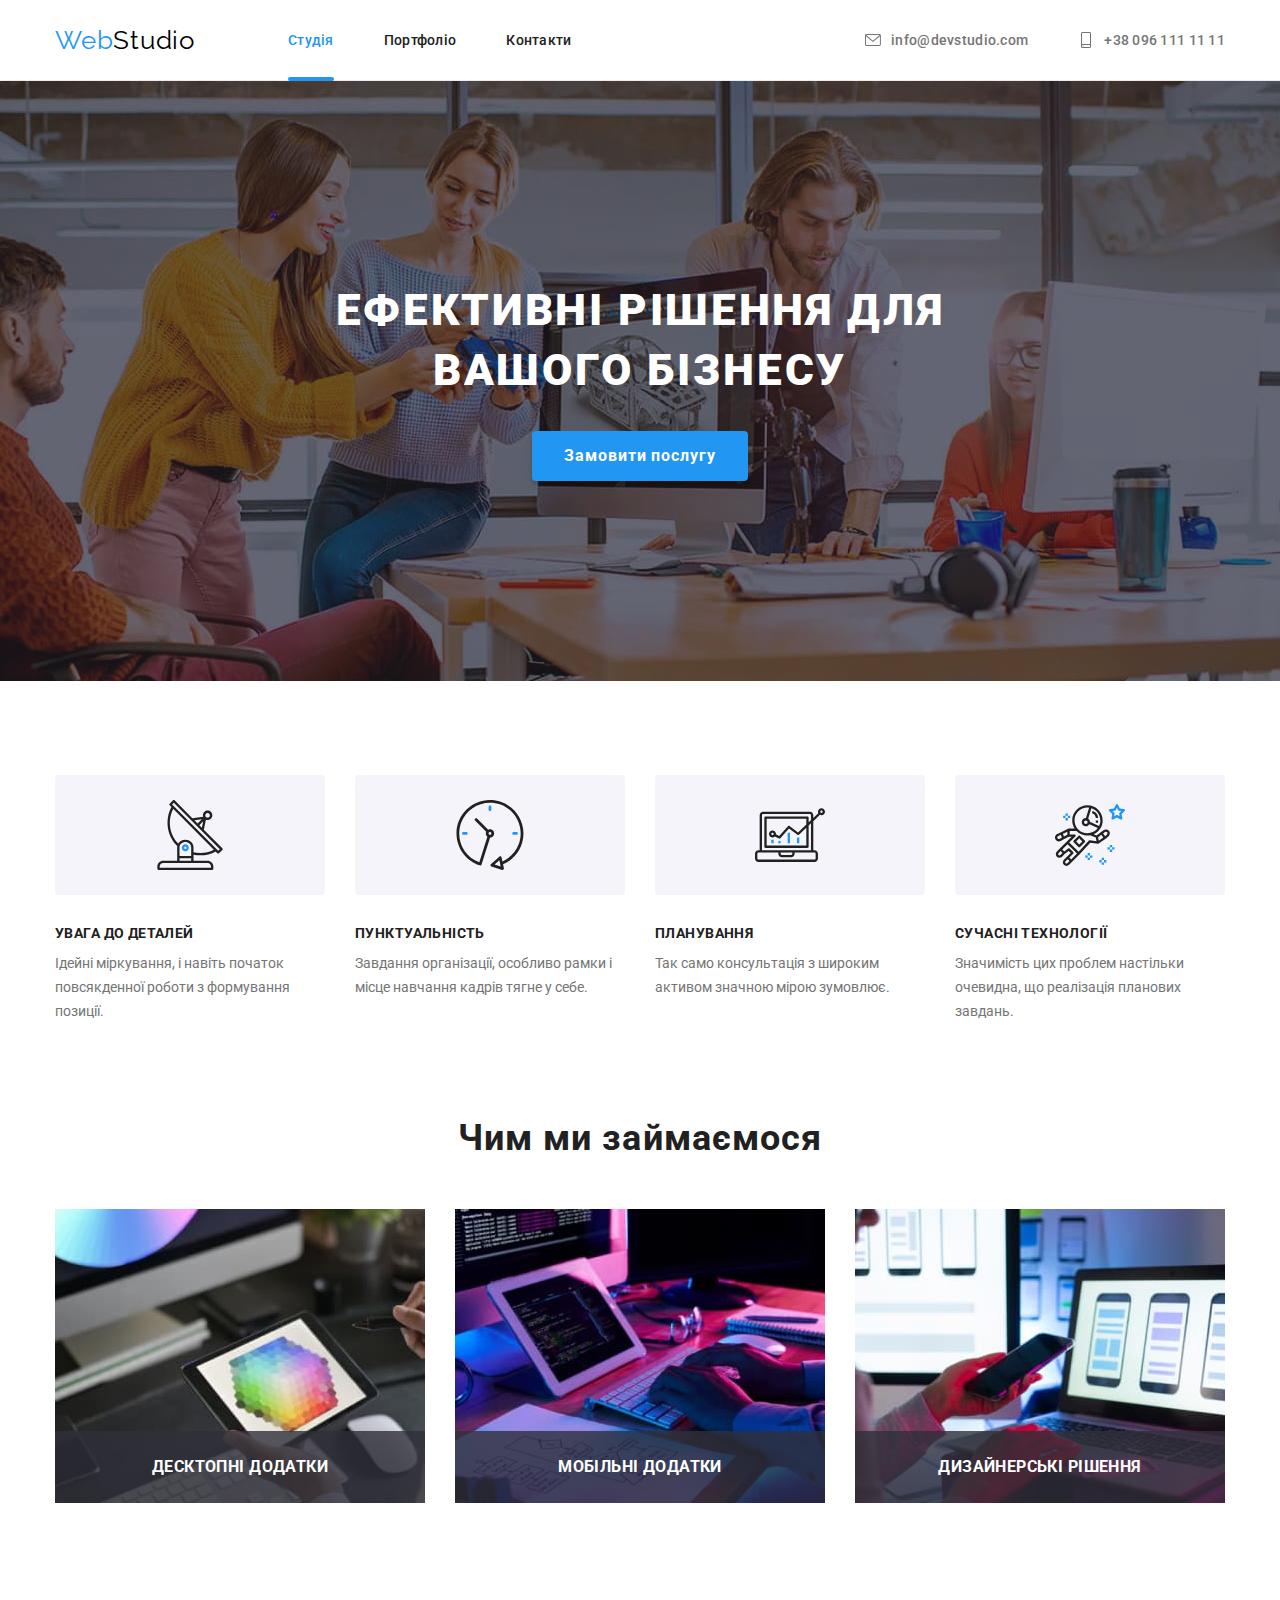
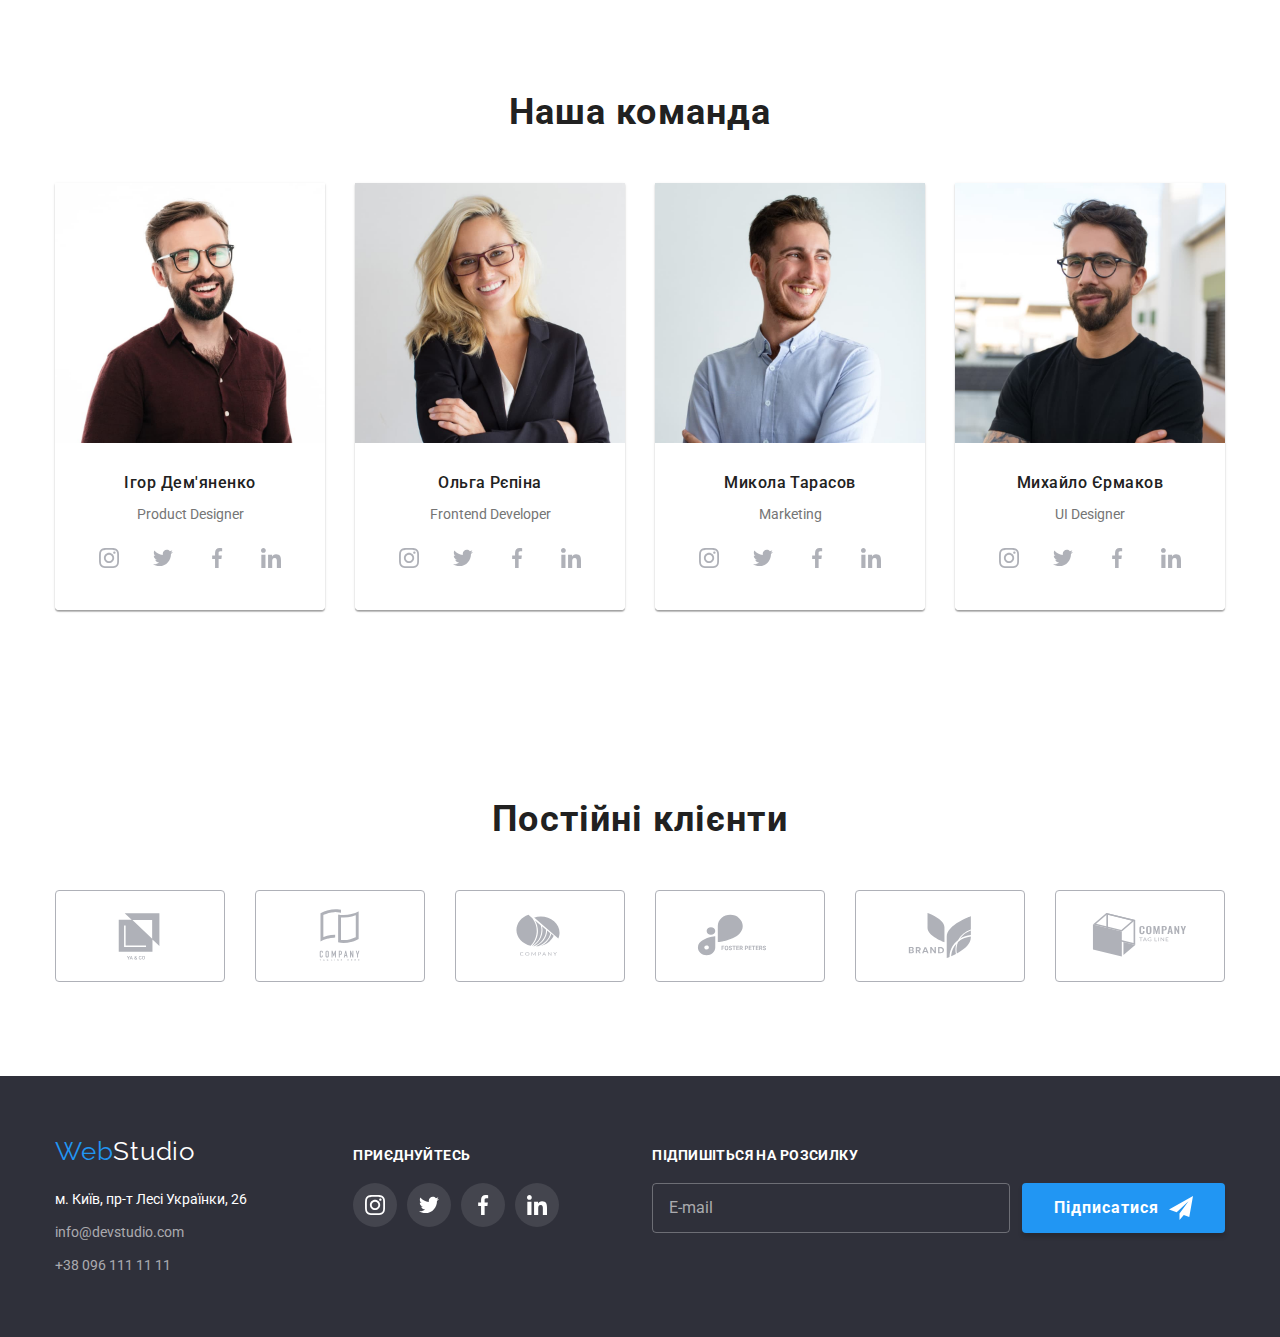
==== commit a73e9692: "SASS" ====
--- a/index.html
+++ b/index.html
@@ -16,7 +16,8 @@
       rel="stylesheet"
       href="https://cdnjs.cloudflare.com/ajax/libs/modern-normalize/1.1.0/modern-normalize.min.css"
     />
-    <link rel="stylesheet" href="./css/styles.css" />
+    <!-- <link rel="stylesheet" href="./css/styles.css" /> -->
+    <link rel="stylesheet" href="./css/main.min.css" />
   </head>
   <body>
     <!-- Шапка сайта -->
--- a/css/main.min.css
+++ b/css/main.min.css
@@ -0,0 +1 @@
+body{background:#fff;color:#757575;font-family:"Roboto",sans-serif;font-weight:400;font-size:14px;line-height:1.7143}.list{list-style:none;margin:0;padding:0}.link{text-decoration:none}.hidden{position:absolute;clip:rect(0 0 0 0);width:1px;height:1px;margin:-1px}.container{margin-left:auto;margin-right:auto;width:1200px;padding-left:15px;padding-right:15px}h1,h2,h3,h4,p{margin:0;padding:0}img{display:block}input,textarea{outline:none}.section--indent-top{padding-top:94px}.section--indent-botton{padding-bottom:94px}.section__title{color:#212121;font-size:36px;line-height:1.1667;text-align:center;letter-spacing:.03em}.section--bagraund{background:var(--portfolio-button)}.header{border-bottom:1px solid #ececec}.logo{color:#2196f3;font-family:"Raleway";font-size:26px;line-height:1.1923;letter-spacing:.03em}.logo__text{color:#000}.logo__text--inverse{color:#fff}.header-nav{display:-webkit-box;display:-ms-flexbox;display:flex;-webkit-box-align:center;-ms-flex-align:center;align-items:center}.site-nav{margin-left:93px}.site-nav__list{display:-webkit-box;display:-ms-flexbox;display:flex;gap:50px}.site-nav__link{display:block;padding-top:32px;padding-bottom:32px;color:#212121;font-weight:500;font-size:14px;line-height:1.1429;letter-spacing:.02em;-webkit-transition-property:color;transition-property:color;-webkit-transition-duration:250ms;transition-duration:250ms;-webkit-transition-timing-function:cubic-bezier(0.4, 0, 0.2, 1);transition-timing-function:cubic-bezier(0.4, 0, 0.2, 1)}.site-nav__link:hover,.site-nav__link:focus,.site-nav__link--current{color:#2196f3}.site-nav__link--current{position:relative}.site-nav__link--current::after{content:"";position:absolute;width:100%;height:4px;background-color:#2196f3;bottom:-1px;left:0px;border-radius:2px}.adress-nav{display:-webkit-box;display:-ms-flexbox;display:flex;-webkit-box-align:center;-ms-flex-align:center;align-items:center;margin-left:auto;gap:50px}.adress-nav__link{display:-webkit-box;display:-ms-flexbox;display:flex;color:#757575;fill:currentColor;font-weight:500;font-size:14px;line-height:1.1429;letter-spacing:.02em;-webkit-transition-property:color,fill;transition-property:color,fill;-webkit-transition-duration:250ms;transition-duration:250ms;-webkit-transition-timing-function:cubic-bezier(0.4, 0, 0.2, 1);transition-timing-function:cubic-bezier(0.4, 0, 0.2, 1)}.adress-nav__icon{margin-right:10px}.adress-nav__link:hover,.adress-nav__link:focus{color:#2196f3}.hero{background-color:#2f303a;background-image:-webkit-gradient(linear, right top, left top, from(rgba(47, 48, 58, 0.4)), to(rgba(47, 48, 58, 0.4))),url(../images/hero.jpg);background-image:linear-gradient(to left, rgba(47, 48, 58, 0.4), rgba(47, 48, 58, 0.4)),url(../images/hero.jpg);background-repeat:no-repeat;background-position:center;background-size:1600px;text-align:center;padding-top:200px;padding-bottom:200px}.hero__title{color:#fff;width:696px;font-weight:900;font-size:44px;line-height:1.3636;letter-spacing:.06em;text-transform:uppercase;margin-left:auto;margin-right:auto;margin-bottom:30px}.button{color:#fff;background:#2196f3;cursor:pointer;font-weight:700;font-size:16px;line-height:1.875;letter-spacing:.06em;padding:10px 32px;border:0px;border-radius:4px;-webkit-box-shadow:0px 4px 4px rgba(0,0,0,.15);box-shadow:0px 4px 4px rgba(0,0,0,.15);min-width:200px;margin-left:auto;margin-right:auto;-webkit-transition:background 250ms cubic-bezier(0.4, 0, 0.2, 1);transition:background 250ms cubic-bezier(0.4, 0, 0.2, 1)}.button__text{display:-webkit-box;display:-ms-flexbox;display:flex;-webkit-box-align:center;-ms-flex-align:center;align-items:center}.button__icon{margin-left:10px;fill:#fff}.button:hover,.button:focus{background:#188ce8}.modal{position:fixed;width:100%;height:100%;top:0;left:0;background:rgba(0,0,0,.2);z-index:1;opacity:1;-webkit-transition:opacity 250ms cubic-bezier(0.4, 0, 0.2, 1);transition:opacity 250ms cubic-bezier(0.4, 0, 0.2, 1)}.modal__window{position:absolute;width:528px;min-height:581px;top:50%;left:50%;padding:40px 40px;background:#fff;-webkit-box-shadow:0px 1px 3px rgba(0,0,0,.12),0px 1px 1px rgba(0,0,0,.14),0px 2px 1px rgba(0,0,0,.2);box-shadow:0px 1px 3px rgba(0,0,0,.12),0px 1px 1px rgba(0,0,0,.14),0px 2px 1px rgba(0,0,0,.2);border-radius:4px;-webkit-transform:translate(-50%, -50%) scale(1) perspective(400px) rotateX(0deg);transform:translate(-50%, -50%) scale(1) perspective(400px) rotateX(0deg);-webkit-transition:-webkit-transform 250ms cubic-bezier(0.4, 0, 0.2, 1);transition:-webkit-transform 250ms cubic-bezier(0.4, 0, 0.2, 1);transition:transform 250ms cubic-bezier(0.4, 0, 0.2, 1);transition:transform 250ms cubic-bezier(0.4, 0, 0.2, 1), -webkit-transform 250ms cubic-bezier(0.4, 0, 0.2, 1)}.modal.is-hidden .modal__window{-webkit-transform:translate(-50%, -50%) scale(0.3) perspective(400px) rotateX(60deg);transform:translate(-50%, -50%) scale(0.3) perspective(400px) rotateX(60deg)}.modal__title{margin-bottom:12px;font-size:20px;line-height:1.15;letter-spacing:.03em;color:#212121}.button-modal-close{position:absolute;top:8px;right:8px;width:30px;height:30px;border-radius:50%;border:1px solid rgba(0,0,0,.1);background-color:#fff;display:-webkit-box;display:-ms-flexbox;display:flex;-webkit-box-align:center;-ms-flex-align:center;align-items:center;cursor:pointer;color:#000;-webkit-transition:color 250ms cubic-bezier(0.4, 0, 0.2, 1);transition:color 250ms cubic-bezier(0.4, 0, 0.2, 1)}.button-modal-close__icon{fill:currentColor}.button-modal-close:hover,.button-modal-close:focus{color:#2196f3}.is-hidden{opacity:0;pointer-events:none}.modal-form{display:-webkit-box;display:-ms-flexbox;display:flex;-webkit-box-orient:vertical;-webkit-box-direction:normal;-ms-flex-direction:column;flex-direction:column}.modal-form__label{margin-bottom:10px}.modal-form__name{display:block;font-weight:400;font-size:12px;line-height:1.1667;letter-spacing:.01em;color:#757575;text-align:left;margin-bottom:4px}.modal-form__icon-position{position:relative}.modal-form__input{width:100%;height:40px;padding-left:42px;border:1px solid rgba(33,33,33,.2);border-radius:4px;-webkit-transition:border 250ms cubic-bezier(0.4, 0, 0.2, 1);transition:border 250ms cubic-bezier(0.4, 0, 0.2, 1)}.modal-form__input:hover,.modal-form__input:focus,.modal-form__textarea:hover,.modal-form__textarea:focus{border:1px solid #2196f3;border-radius:4px}.modal-form__icon{position:absolute;pointer-events:none;top:50%;left:0;-webkit-transform:translateY(-50%);transform:translateY(-50%);margin-left:12px;color:#212121;fill:currentColor;-webkit-transition:color 250ms cubic-bezier(0.4, 0, 0.2, 1);transition:color 250ms cubic-bezier(0.4, 0, 0.2, 1)}.modal-form__input:hover+.modal-form__icon,.modal-form__input:focus+.modal-form__icon{color:#2196f3}.modal-form__coment{margin-bottom:20px}.modal-form__textarea{display:block;height:120px;width:100%;padding:12px 16px;resize:none;border:1px solid rgba(33,33,33,.2);border-radius:4px;-webkit-transition:border 250ms cubic-bezier(0.4, 0, 0.2, 1);transition:border 250ms cubic-bezier(0.4, 0, 0.2, 1);font-size:12px;line-height:1.1667;letter-spacing:.01em}.modal-form__textarea::-webkit-input-placeholder{color:rgba(117,117,117,.5)}.modal-form__textarea::-moz-placeholder{color:rgba(117,117,117,.5)}.modal-form__textarea:-ms-input-placeholder{color:rgba(117,117,117,.5)}.modal-form__textarea::-ms-input-placeholder{color:rgba(117,117,117,.5)}.modal-form__textarea::placeholder{color:rgba(117,117,117,.5)}.modal-checkbox{margin-bottom:30px}.modal-checkbox__input{position:absolute;clip:rect(0 0 0 0);width:1px;height:1px;margin:-1px}.modal-checkbox__text{display:-webkit-box;display:-ms-flexbox;display:flex;-webkit-box-align:center;-ms-flex-align:center;align-items:center;-webkit-box-pack:center;-ms-flex-pack:center;justify-content:center;letter-spacing:.03em}.modal-checkbox__text::before{content:"";display:inline-block;width:16px;height:15px;border:2px solid #212121;border-radius:2px;margin-right:7px;-webkit-transform:rotate(0deg);transform:rotate(0deg);-webkit-transition:-webkit-transform 250ms cubic-bezier(0.4, 0, 0.2, 1);transition:-webkit-transform 250ms cubic-bezier(0.4, 0, 0.2, 1);transition:transform 250ms cubic-bezier(0.4, 0, 0.2, 1);transition:transform 250ms cubic-bezier(0.4, 0, 0.2, 1), -webkit-transform 250ms cubic-bezier(0.4, 0, 0.2, 1)}.modal-checkbox__input:checked~.modal-checkbox__text::before{background-image:url(../images/check.svg);background-size:contain;background-origin:border-box;border:0px solid #2196f3;-webkit-transform:rotate(360deg);transform:rotate(360deg)}.modal-checkbox__link{color:#2196f3;margin-left:5px}.feature-list{display:-webkit-box;display:-ms-flexbox;display:flex;gap:30px}.feature-list__item{-ms-flex-preferred-size:calc((100% - 90px)/4);flex-basis:calc((100% - 90px)/4)}.feature-list__content{display:-webkit-box;display:-ms-flexbox;display:flex;background-color:#f5f4fa;-webkit-box-pack:center;-ms-flex-pack:center;justify-content:center;border-radius:4px;padding:25px 0px;margin-bottom:30px}.feature-list__title{color:#212121;margin-bottom:10px;font-size:14px;line-height:1.1721;letter-spacing:.03em;text-transform:uppercase}.work-list{display:-webkit-box;display:-ms-flexbox;display:flex;margin-top:50px;gap:30px}.work-list__item{-ms-flex-preferred-size:calc((100% - 60px)/3);flex-basis:calc((100% - 60px)/3)}.work-list__label{position:relative}.work-list__text{position:absolute;bottom:0;width:100%;background-color:rgba(47,48,58,.8);font-size:14px;line-height:1.1429;text-align:center;letter-spacing:.03em;text-transform:uppercase;color:#fff;padding:27px 0px}.user-list{display:-webkit-box;display:-ms-flexbox;display:flex;margin-top:50px;gap:30px}.user-list__item{width:270px;-ms-flex-preferred-size:calc((100% - 90px)/4);flex-basis:calc((100% - 90px)/4);border-radius:0px 0px 4px 4px;-webkit-box-shadow:0px 1px 3px rgba(0,0,0,.12),0px 1px 1px rgba(0,0,0,.14),0px 2px 1px rgba(0,0,0,.2);box-shadow:0px 1px 3px rgba(0,0,0,.12),0px 1px 1px rgba(0,0,0,.14),0px 2px 1px rgba(0,0,0,.2)}.user-list__signature{background:#fff;border-radius:0px 0px 4px 4px;padding-top:30px;padding-bottom:30px}.user-list__title{color:#212121;font-weight:500;font-size:16px;line-height:1.1875;text-align:center;letter-spacing:.03em}.user-list__desc{text-align:center;margin-top:10px}.social-list{display:-webkit-box;display:-ms-flexbox;display:flex;-webkit-box-pack:center;-ms-flex-pack:center;justify-content:center;margin-top:10px;gap:10px}.social-list__link{display:-webkit-box;display:-ms-flexbox;display:flex;-webkit-box-pack:center;-ms-flex-pack:center;justify-content:center;-webkit-box-align:center;-ms-flex-align:center;align-items:center;fill:#afb1b8;width:44px;height:44px;border-radius:50%;color:#afb1b8;-webkit-transition-property:background,color;transition-property:background,color;-webkit-transition-duration:250ms;transition-duration:250ms;-webkit-transition-timing-function:cubic-bezier(0.4, 0, 0.2, 1);transition-timing-function:cubic-bezier(0.4, 0, 0.2, 1)}.social-list__link:hover,.social-list__link:focus{border-radius:50%;background:#2196f3;color:#fff}.social-list__icon{fill:currentColor}.client-list{display:-webkit-box;display:-ms-flexbox;display:flex;-webkit-box-pack:justify;-ms-flex-pack:justify;justify-content:space-between;gap:30px;margin-top:50px}.client-list__link{display:-webkit-box;display:-ms-flexbox;display:flex;-webkit-box-pack:center;-ms-flex-pack:center;justify-content:center;-webkit-box-align:center;-ms-flex-align:center;align-items:center;width:170px;height:92px;border:1px solid #afb1b8;border-radius:4px;color:#afb1b8;-webkit-transition-property:color,border;transition-property:color,border;-webkit-transition-duration:250ms;transition-duration:250ms;-webkit-transition-timing-function:cubic-bezier(0.4, 0, 0.2, 1);transition-timing-function:cubic-bezier(0.4, 0, 0.2, 1)}.client-list__icon{fill:currentColor}.client-list__link:hover,.client-list__link:focus{color:#2196f3;border:1px solid #2196f3}.footer{padding-top:60px;padding-bottom:60px;background:#2f303a}.footer-container{display:-webkit-box;display:-ms-flexbox;display:flex;-webkit-box-align:baseline;-ms-flex-align:baseline;align-items:baseline}.footer-contact{width:231px}.address{margin-top:20px;font-style:normal}.address__list{display:-webkit-box;display:-ms-flexbox;display:flex;gap:9px;-webkit-box-orient:vertical;-webkit-box-direction:normal;-ms-flex-direction:column;flex-direction:column}.address__link{color:rgba(255,255,255,.6);-webkit-transition-property:color;transition-property:color;-webkit-transition-duration:250ms;transition-duration:250ms;-webkit-transition-timing-function:cubic-bezier(0.4, 0, 0.2, 1);transition-timing-function:cubic-bezier(0.4, 0, 0.2, 1)}.address__link--map{color:#fff}.address__link:hover,.address__link:focus{color:#2196f3}.footer-social{margin-left:70px}.footer-social__title{margin-bottom:20px;font-size:14px;line-height:1.1428571429;letter-spacing:.03em;text-transform:uppercase;color:#fff}.footer-social__list{display:-webkit-box;display:-ms-flexbox;display:flex;gap:10px}.footer-social__link{display:-webkit-box;display:-ms-flexbox;display:flex;-webkit-box-pack:center;-ms-flex-pack:center;justify-content:center;-webkit-box-align:center;-ms-flex-align:center;align-items:center;color:#fff;fill:currentColor;width:44px;height:44px;border-radius:50%;background:rgba(255,255,255,.1);-webkit-transition-property:background;transition-property:background;-webkit-transition-duration:250ms;transition-duration:250ms;-webkit-transition-timing-function:cubic-bezier(0.4, 0, 0.2, 1);transition-timing-function:cubic-bezier(0.4, 0, 0.2, 1)}.footer-social__link:hover,.footer-social__link:focus{background:#2196f3}.footer-subscribe{margin-left:93px}.footer-subscribe__title{margin-bottom:20px;font-size:14px;line-height:1.1428571429;letter-spacing:.03em;text-transform:uppercase;color:#fff}.form-subscribe{display:-webkit-box;display:-ms-flexbox;display:flex}.form-subscribe__label{display:-webkit-box;display:-ms-flexbox;display:flex}.form-subscribe__input{width:358px;margin-right:12px;padding:0px 16px;background-color:rgba(0,0,0,0);border-radius:4px;border:1px solid rgba(255,255,255,.3);font-size:16px;line-height:1.25;color:#fff;-webkit-transition:border 250ms cubic-bezier(0.4, 0, 0.2, 1);transition:border 250ms cubic-bezier(0.4, 0, 0.2, 1)}.form-subscribe__input::-webkit-input-placeholder{color:rgba(255,255,255,.6)}.form-subscribe__input::-moz-placeholder{color:rgba(255,255,255,.6)}.form-subscribe__input:-ms-input-placeholder{color:rgba(255,255,255,.6)}.form-subscribe__input::-ms-input-placeholder{color:rgba(255,255,255,.6)}.form-subscribe__input::placeholder{color:rgba(255,255,255,.6)}.form-subscribe__input:hover,.form-subscribe__input:focus{border:1px solid #2196f3}.filters{display:-webkit-box;display:-ms-flexbox;display:flex;-webkit-box-pack:center;-ms-flex-pack:center;justify-content:center;gap:8px}.filters__button{color:#212121;background:#f5f4fa;cursor:pointer;font-weight:500;font-size:16px;line-height:1.625;text-align:center;letter-spacing:.03em;border-radius:4px;border:0px;padding:6px 22px;-webkit-transition-property:color,background,-webkit-box-shadow;transition-property:color,background,-webkit-box-shadow;transition-property:color,background,box-shadow;transition-property:color,background,box-shadow,-webkit-box-shadow;-webkit-transition-duration:250ms;transition-duration:250ms;-webkit-transition-timing-function:cubic-bezier(0.4, 0, 0.2, 1);transition-timing-function:cubic-bezier(0.4, 0, 0.2, 1)}.filters__button:hover,.filters__button:focus{color:#fff;background:#2196f3;-webkit-box-shadow:0px 3px 1px rgba(0,0,0,.1),0px 1px 2px rgba(0,0,0,.08),0px 2px 2px rgba(0,0,0,.12);box-shadow:0px 3px 1px rgba(0,0,0,.1),0px 1px 2px rgba(0,0,0,.08),0px 2px 2px rgba(0,0,0,.12)}.projects{display:-webkit-box;display:-ms-flexbox;display:flex;-ms-flex-wrap:wrap;flex-wrap:wrap;margin-top:50px;gap:30px}.projects__item{width:calc((100% - 60px)/3);-webkit-transition-property:-webkit-box-shadow;transition-property:-webkit-box-shadow;transition-property:box-shadow;transition-property:box-shadow, -webkit-box-shadow;-webkit-transition-duration:250ms;transition-duration:250ms;-webkit-transition-timing-function:cubic-bezier(0.4, 0, 0.2, 1);transition-timing-function:cubic-bezier(0.4, 0, 0.2, 1)}.projects__item:hover,.projects__item:focus{-webkit-box-shadow:0px 1px 1px rgba(0,0,0,.12),0px 4px 4px rgba(0,0,0,.06),1px 4px 6px rgba(0,0,0,.16);box-shadow:0px 1px 1px rgba(0,0,0,.12),0px 4px 4px rgba(0,0,0,.06),1px 4px 6px rgba(0,0,0,.16)}.projects__box{position:relative;overflow:hidden}.projects__overlay{position:absolute;top:0;left:0;width:100%;height:100%;-webkit-transform:translateY(101%);transform:translateY(101%);-webkit-transition:-webkit-transform 250ms ease;transition:-webkit-transform 250ms ease;transition:transform 250ms ease;transition:transform 250ms ease, -webkit-transform 250ms ease;background-color:rgba(33,150,243,.9);padding:0px 24px;display:-webkit-box;display:-ms-flexbox;display:flex;-webkit-box-align:center;-ms-flex-align:center;align-items:center;font-size:18px;line-height:1.5556;letter-spacing:.03em;color:#fff}.projects__border{padding:20px 24px;border-right:1px solid #eee;border-bottom:1px solid #eee;border-left:1px solid #eee}.projects__title{color:#212121;font-size:18px;line-height:2;letter-spacing:.06em}.projects__desc{font-weight:400;font-size:16px;line-height:1.875;letter-spacing:.03em;margin-top:4px}.projects__item:hover .projects__overlay{-webkit-transform:translateY(0);transform:translateY(0)}/*# sourceMappingURL=main.min.css.map */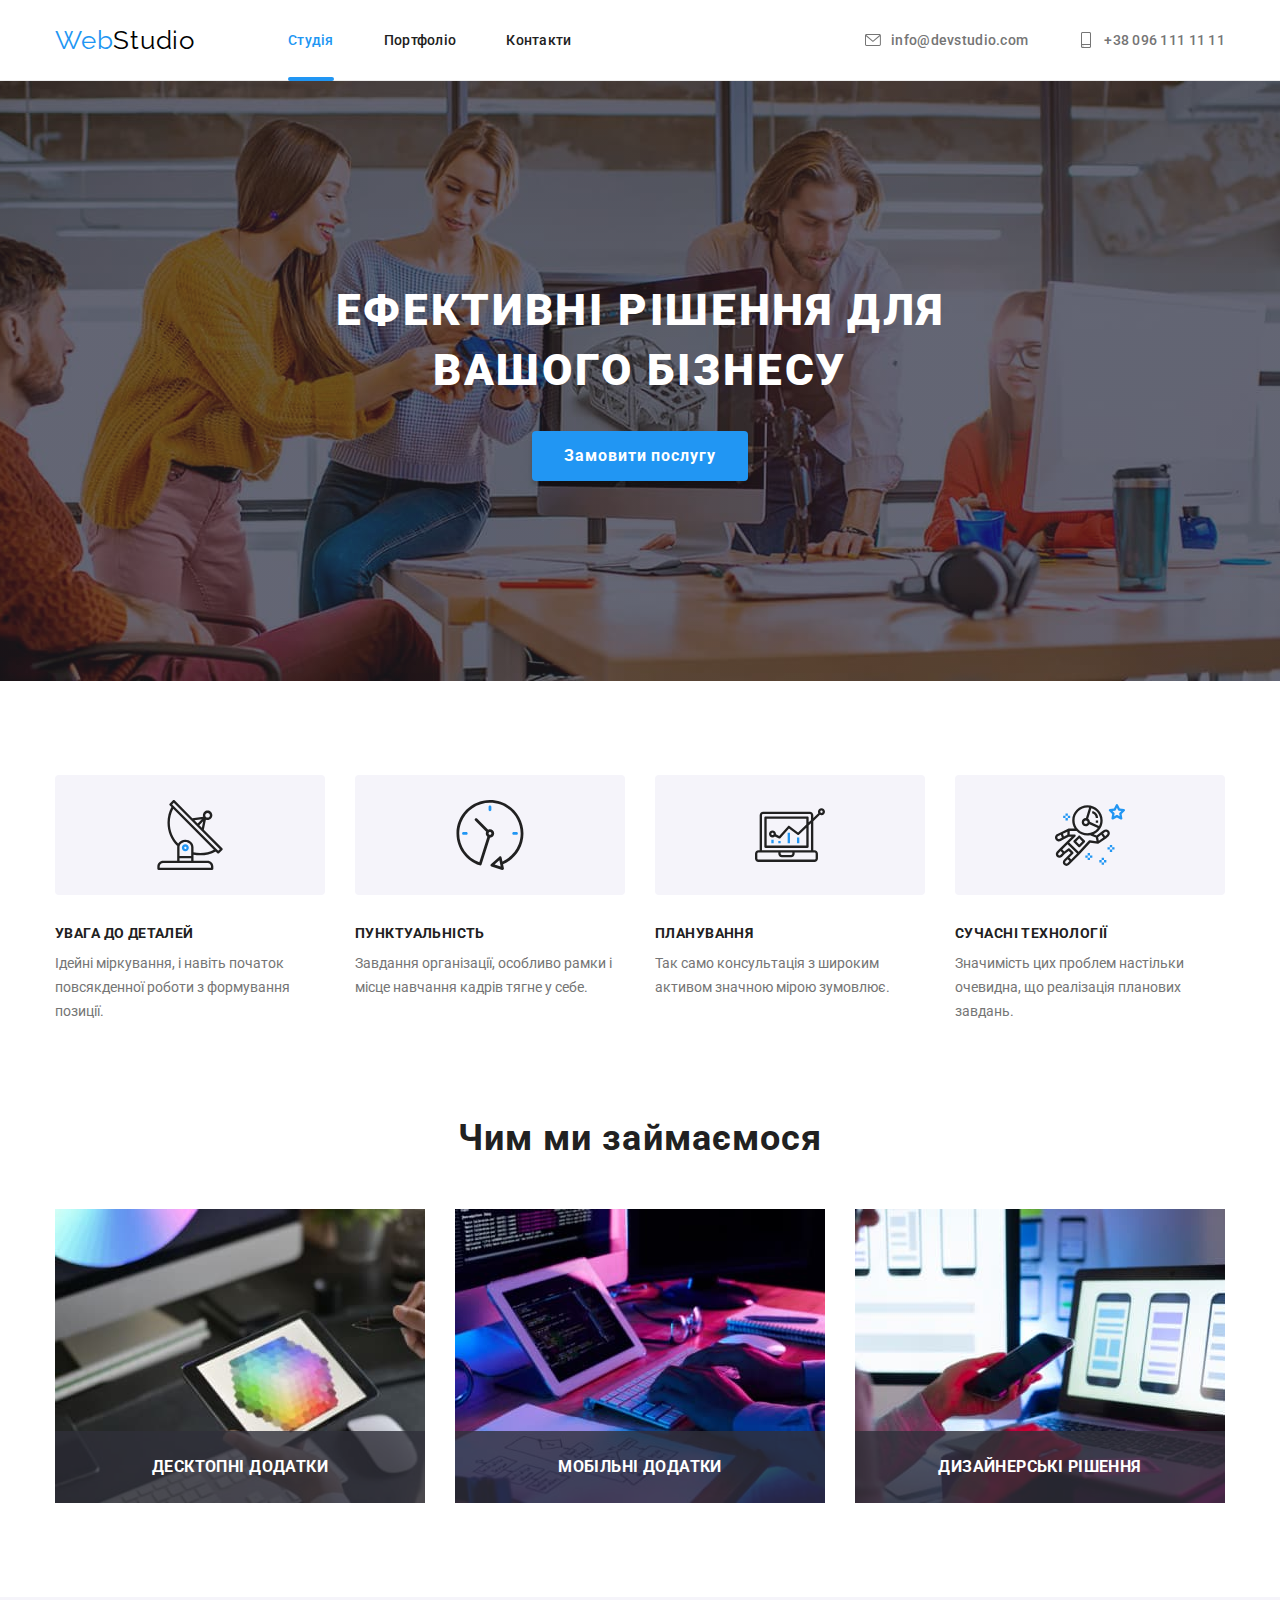
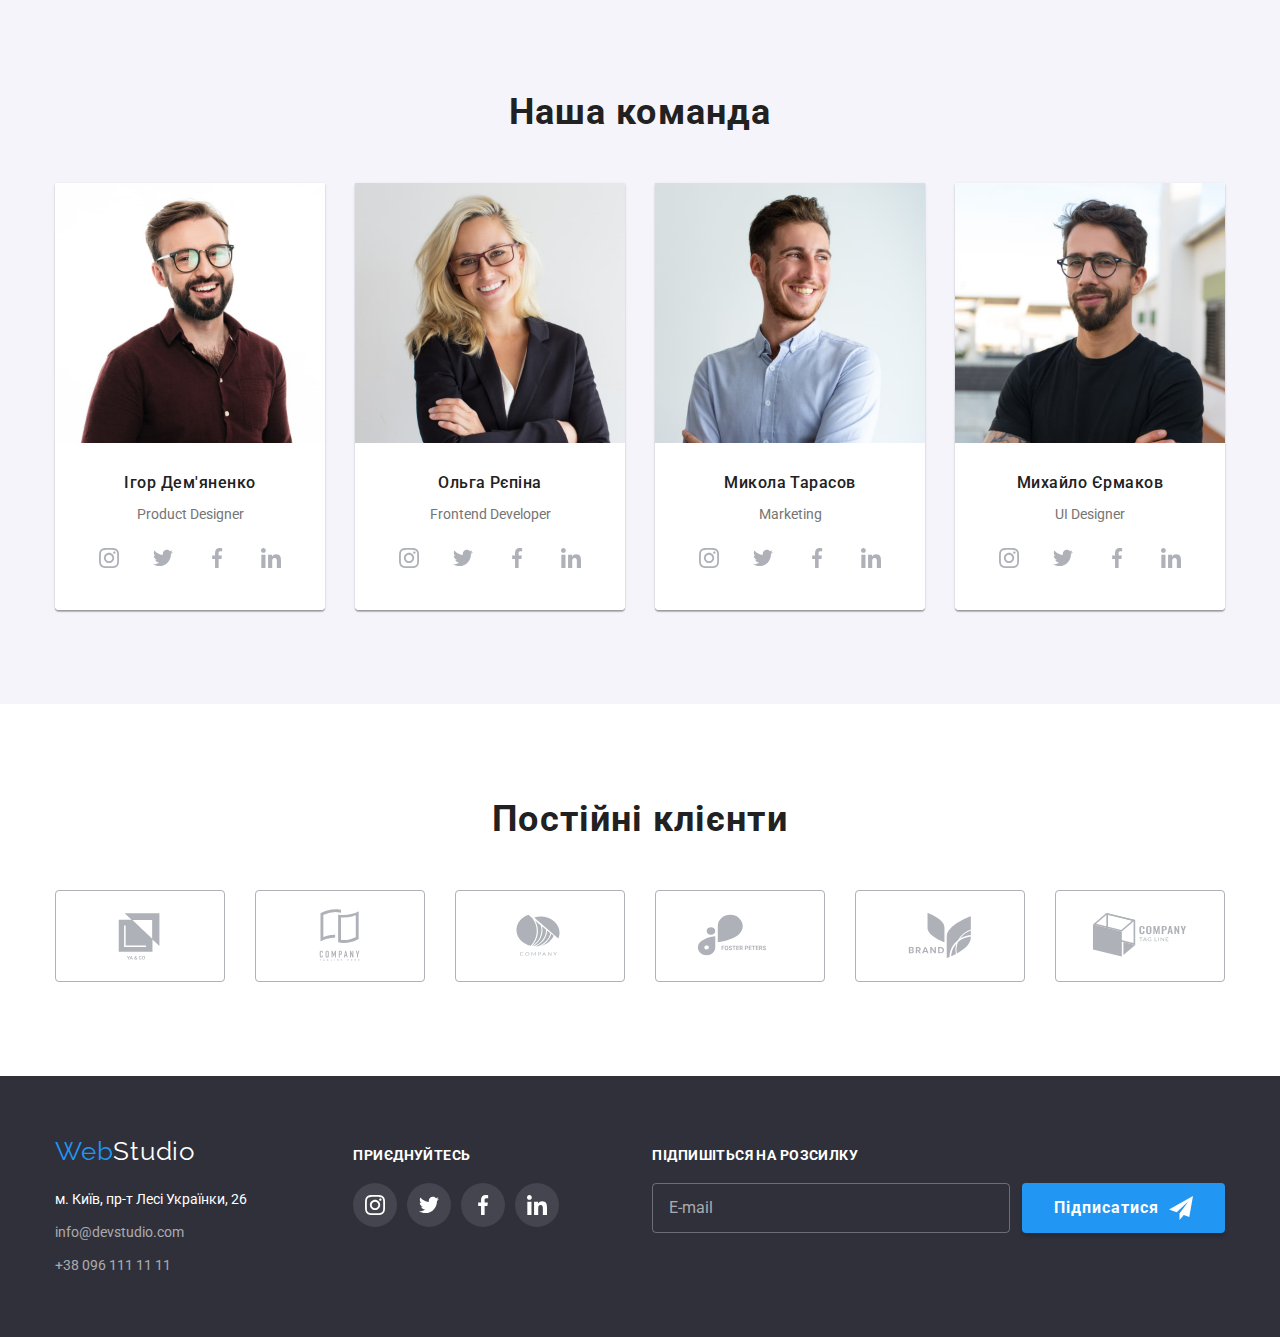
==== commit 04c02189: "Правки" ====
--- a/index.html
+++ b/index.html
@@ -16,7 +16,6 @@
       rel="stylesheet"
       href="https://cdnjs.cloudflare.com/ajax/libs/modern-normalize/1.1.0/modern-normalize.min.css"
     />
-    <!-- <link rel="stylesheet" href="./css/styles.css" /> -->
     <link rel="stylesheet" href="./css/main.min.css" />
   </head>
   <body>
@@ -468,36 +467,36 @@
         </div>
         <div class="footer-social">
           <h2 class="footer-social__title">приєднуйтесь</h2>
-          <ul class="footer-social__list list">
-            <li class="footer-social__item">
-              <a class="footer-social__link" href="#">
-                <svg class="footer-social__icon" width="20" height="20">
+          <ul class="social-list list">
+            <li class="social-list__item">
+              <a class="social-list__link footer-social__link" href="#">
+                <svg class="social-list__icon" width="20" height="20">
                   <use href="./images/svg-icon.svg#icon-instagram"></use>
                 </svg>
               </a>
             </li>
-            <li>
-              <a class="footer-social__link" href="#">
-                <svg class="footer-social__icon" width="20" height="20">
+            <li class="social-list__item">
+              <a class="social-list__link footer-social__link" href="#">
+                <svg class="social-list__icon" width="20" height="20">
                   <use href="./images/svg-icon.svg#icon-twitter"></use>
                 </svg>
               </a>
             </li>
-            <li>
-              <a class="footer-social__link" href="#">
-                <svg class="vicon" width="20" height="20">
+            <li class="social-list__item">
+              <a class="social-list__link footer-social__link" href="#">
+                <svg class="social-list__icon" width="20" height="20">
                   <use href="./images/svg-icon.svg#icon-facebook"></use>
                 </svg>
               </a>
             </li>
-            <li>
-              <a class="footer-social__link" href="#">
-                <svg class="footer-social__icon" width="20" height="20">
+            <li class="social-list__item">
+              <a class="social-list__link footer-social__link" href="#">
+                <svg class="social-list__icon" width="20" height="20">
                   <use href="./images/svg-icon.svg#icon-linkedin"></use>
                 </svg>
               </a>
             </li>
-          </ul>
+          </ul>          
         </div>
         <div class="footer-subscribe">
           <h2 class="footer-subscribe__title">Підпишіться на розсилку</h2>
--- a/css/main.min.css
+++ b/css/main.min.css
@@ -1 +1 @@
-body{background:#fff;color:#757575;font-family:"Roboto",sans-serif;font-weight:400;font-size:14px;line-height:1.7143}.list{list-style:none;margin:0;padding:0}.link{text-decoration:none}.hidden{position:absolute;clip:rect(0 0 0 0);width:1px;height:1px;margin:-1px}.container{margin-left:auto;margin-right:auto;width:1200px;padding-left:15px;padding-right:15px}h1,h2,h3,h4,p{margin:0;padding:0}img{display:block}input,textarea{outline:none}.section--indent-top{padding-top:94px}.section--indent-botton{padding-bottom:94px}.section__title{color:#212121;font-size:36px;line-height:1.1667;text-align:center;letter-spacing:.03em}.section--bagraund{background:var(--portfolio-button)}.header{border-bottom:1px solid #ececec}.logo{color:#2196f3;font-family:"Raleway";font-size:26px;line-height:1.1923;letter-spacing:.03em}.logo__text{color:#000}.logo__text--inverse{color:#fff}.header-nav{display:-webkit-box;display:-ms-flexbox;display:flex;-webkit-box-align:center;-ms-flex-align:center;align-items:center}.site-nav{margin-left:93px}.site-nav__list{display:-webkit-box;display:-ms-flexbox;display:flex;gap:50px}.site-nav__link{display:block;padding-top:32px;padding-bottom:32px;color:#212121;font-weight:500;font-size:14px;line-height:1.1429;letter-spacing:.02em;-webkit-transition-property:color;transition-property:color;-webkit-transition-duration:250ms;transition-duration:250ms;-webkit-transition-timing-function:cubic-bezier(0.4, 0, 0.2, 1);transition-timing-function:cubic-bezier(0.4, 0, 0.2, 1)}.site-nav__link:hover,.site-nav__link:focus,.site-nav__link--current{color:#2196f3}.site-nav__link--current{position:relative}.site-nav__link--current::after{content:"";position:absolute;width:100%;height:4px;background-color:#2196f3;bottom:-1px;left:0px;border-radius:2px}.adress-nav{display:-webkit-box;display:-ms-flexbox;display:flex;-webkit-box-align:center;-ms-flex-align:center;align-items:center;margin-left:auto;gap:50px}.adress-nav__link{display:-webkit-box;display:-ms-flexbox;display:flex;color:#757575;fill:currentColor;font-weight:500;font-size:14px;line-height:1.1429;letter-spacing:.02em;-webkit-transition-property:color,fill;transition-property:color,fill;-webkit-transition-duration:250ms;transition-duration:250ms;-webkit-transition-timing-function:cubic-bezier(0.4, 0, 0.2, 1);transition-timing-function:cubic-bezier(0.4, 0, 0.2, 1)}.adress-nav__icon{margin-right:10px}.adress-nav__link:hover,.adress-nav__link:focus{color:#2196f3}.hero{background-color:#2f303a;background-image:-webkit-gradient(linear, right top, left top, from(rgba(47, 48, 58, 0.4)), to(rgba(47, 48, 58, 0.4))),url(../images/hero.jpg);background-image:linear-gradient(to left, rgba(47, 48, 58, 0.4), rgba(47, 48, 58, 0.4)),url(../images/hero.jpg);background-repeat:no-repeat;background-position:center;background-size:1600px;text-align:center;padding-top:200px;padding-bottom:200px}.hero__title{color:#fff;width:696px;font-weight:900;font-size:44px;line-height:1.3636;letter-spacing:.06em;text-transform:uppercase;margin-left:auto;margin-right:auto;margin-bottom:30px}.button{color:#fff;background:#2196f3;cursor:pointer;font-weight:700;font-size:16px;line-height:1.875;letter-spacing:.06em;padding:10px 32px;border:0px;border-radius:4px;-webkit-box-shadow:0px 4px 4px rgba(0,0,0,.15);box-shadow:0px 4px 4px rgba(0,0,0,.15);min-width:200px;margin-left:auto;margin-right:auto;-webkit-transition:background 250ms cubic-bezier(0.4, 0, 0.2, 1);transition:background 250ms cubic-bezier(0.4, 0, 0.2, 1)}.button__text{display:-webkit-box;display:-ms-flexbox;display:flex;-webkit-box-align:center;-ms-flex-align:center;align-items:center}.button__icon{margin-left:10px;fill:#fff}.button:hover,.button:focus{background:#188ce8}.modal{position:fixed;width:100%;height:100%;top:0;left:0;background:rgba(0,0,0,.2);z-index:1;opacity:1;-webkit-transition:opacity 250ms cubic-bezier(0.4, 0, 0.2, 1);transition:opacity 250ms cubic-bezier(0.4, 0, 0.2, 1)}.modal__window{position:absolute;width:528px;min-height:581px;top:50%;left:50%;padding:40px 40px;background:#fff;-webkit-box-shadow:0px 1px 3px rgba(0,0,0,.12),0px 1px 1px rgba(0,0,0,.14),0px 2px 1px rgba(0,0,0,.2);box-shadow:0px 1px 3px rgba(0,0,0,.12),0px 1px 1px rgba(0,0,0,.14),0px 2px 1px rgba(0,0,0,.2);border-radius:4px;-webkit-transform:translate(-50%, -50%) scale(1) perspective(400px) rotateX(0deg);transform:translate(-50%, -50%) scale(1) perspective(400px) rotateX(0deg);-webkit-transition:-webkit-transform 250ms cubic-bezier(0.4, 0, 0.2, 1);transition:-webkit-transform 250ms cubic-bezier(0.4, 0, 0.2, 1);transition:transform 250ms cubic-bezier(0.4, 0, 0.2, 1);transition:transform 250ms cubic-bezier(0.4, 0, 0.2, 1), -webkit-transform 250ms cubic-bezier(0.4, 0, 0.2, 1)}.modal.is-hidden .modal__window{-webkit-transform:translate(-50%, -50%) scale(0.3) perspective(400px) rotateX(60deg);transform:translate(-50%, -50%) scale(0.3) perspective(400px) rotateX(60deg)}.modal__title{margin-bottom:12px;font-size:20px;line-height:1.15;letter-spacing:.03em;color:#212121}.button-modal-close{position:absolute;top:8px;right:8px;width:30px;height:30px;border-radius:50%;border:1px solid rgba(0,0,0,.1);background-color:#fff;display:-webkit-box;display:-ms-flexbox;display:flex;-webkit-box-align:center;-ms-flex-align:center;align-items:center;cursor:pointer;color:#000;-webkit-transition:color 250ms cubic-bezier(0.4, 0, 0.2, 1);transition:color 250ms cubic-bezier(0.4, 0, 0.2, 1)}.button-modal-close__icon{fill:currentColor}.button-modal-close:hover,.button-modal-close:focus{color:#2196f3}.is-hidden{opacity:0;pointer-events:none}.modal-form{display:-webkit-box;display:-ms-flexbox;display:flex;-webkit-box-orient:vertical;-webkit-box-direction:normal;-ms-flex-direction:column;flex-direction:column}.modal-form__label{margin-bottom:10px}.modal-form__name{display:block;font-weight:400;font-size:12px;line-height:1.1667;letter-spacing:.01em;color:#757575;text-align:left;margin-bottom:4px}.modal-form__icon-position{position:relative}.modal-form__input{width:100%;height:40px;padding-left:42px;border:1px solid rgba(33,33,33,.2);border-radius:4px;-webkit-transition:border 250ms cubic-bezier(0.4, 0, 0.2, 1);transition:border 250ms cubic-bezier(0.4, 0, 0.2, 1)}.modal-form__input:hover,.modal-form__input:focus,.modal-form__textarea:hover,.modal-form__textarea:focus{border:1px solid #2196f3;border-radius:4px}.modal-form__icon{position:absolute;pointer-events:none;top:50%;left:0;-webkit-transform:translateY(-50%);transform:translateY(-50%);margin-left:12px;color:#212121;fill:currentColor;-webkit-transition:color 250ms cubic-bezier(0.4, 0, 0.2, 1);transition:color 250ms cubic-bezier(0.4, 0, 0.2, 1)}.modal-form__input:hover+.modal-form__icon,.modal-form__input:focus+.modal-form__icon{color:#2196f3}.modal-form__coment{margin-bottom:20px}.modal-form__textarea{display:block;height:120px;width:100%;padding:12px 16px;resize:none;border:1px solid rgba(33,33,33,.2);border-radius:4px;-webkit-transition:border 250ms cubic-bezier(0.4, 0, 0.2, 1);transition:border 250ms cubic-bezier(0.4, 0, 0.2, 1);font-size:12px;line-height:1.1667;letter-spacing:.01em}.modal-form__textarea::-webkit-input-placeholder{color:rgba(117,117,117,.5)}.modal-form__textarea::-moz-placeholder{color:rgba(117,117,117,.5)}.modal-form__textarea:-ms-input-placeholder{color:rgba(117,117,117,.5)}.modal-form__textarea::-ms-input-placeholder{color:rgba(117,117,117,.5)}.modal-form__textarea::placeholder{color:rgba(117,117,117,.5)}.modal-checkbox{margin-bottom:30px}.modal-checkbox__input{position:absolute;clip:rect(0 0 0 0);width:1px;height:1px;margin:-1px}.modal-checkbox__text{display:-webkit-box;display:-ms-flexbox;display:flex;-webkit-box-align:center;-ms-flex-align:center;align-items:center;-webkit-box-pack:center;-ms-flex-pack:center;justify-content:center;letter-spacing:.03em}.modal-checkbox__text::before{content:"";display:inline-block;width:16px;height:15px;border:2px solid #212121;border-radius:2px;margin-right:7px;-webkit-transform:rotate(0deg);transform:rotate(0deg);-webkit-transition:-webkit-transform 250ms cubic-bezier(0.4, 0, 0.2, 1);transition:-webkit-transform 250ms cubic-bezier(0.4, 0, 0.2, 1);transition:transform 250ms cubic-bezier(0.4, 0, 0.2, 1);transition:transform 250ms cubic-bezier(0.4, 0, 0.2, 1), -webkit-transform 250ms cubic-bezier(0.4, 0, 0.2, 1)}.modal-checkbox__input:checked~.modal-checkbox__text::before{background-image:url(../images/check.svg);background-size:contain;background-origin:border-box;border:0px solid #2196f3;-webkit-transform:rotate(360deg);transform:rotate(360deg)}.modal-checkbox__link{color:#2196f3;margin-left:5px}.feature-list{display:-webkit-box;display:-ms-flexbox;display:flex;gap:30px}.feature-list__item{-ms-flex-preferred-size:calc((100% - 90px)/4);flex-basis:calc((100% - 90px)/4)}.feature-list__content{display:-webkit-box;display:-ms-flexbox;display:flex;background-color:#f5f4fa;-webkit-box-pack:center;-ms-flex-pack:center;justify-content:center;border-radius:4px;padding:25px 0px;margin-bottom:30px}.feature-list__title{color:#212121;margin-bottom:10px;font-size:14px;line-height:1.1721;letter-spacing:.03em;text-transform:uppercase}.work-list{display:-webkit-box;display:-ms-flexbox;display:flex;margin-top:50px;gap:30px}.work-list__item{-ms-flex-preferred-size:calc((100% - 60px)/3);flex-basis:calc((100% - 60px)/3)}.work-list__label{position:relative}.work-list__text{position:absolute;bottom:0;width:100%;background-color:rgba(47,48,58,.8);font-size:14px;line-height:1.1429;text-align:center;letter-spacing:.03em;text-transform:uppercase;color:#fff;padding:27px 0px}.user-list{display:-webkit-box;display:-ms-flexbox;display:flex;margin-top:50px;gap:30px}.user-list__item{width:270px;-ms-flex-preferred-size:calc((100% - 90px)/4);flex-basis:calc((100% - 90px)/4);border-radius:0px 0px 4px 4px;-webkit-box-shadow:0px 1px 3px rgba(0,0,0,.12),0px 1px 1px rgba(0,0,0,.14),0px 2px 1px rgba(0,0,0,.2);box-shadow:0px 1px 3px rgba(0,0,0,.12),0px 1px 1px rgba(0,0,0,.14),0px 2px 1px rgba(0,0,0,.2)}.user-list__signature{background:#fff;border-radius:0px 0px 4px 4px;padding-top:30px;padding-bottom:30px}.user-list__title{color:#212121;font-weight:500;font-size:16px;line-height:1.1875;text-align:center;letter-spacing:.03em}.user-list__desc{text-align:center;margin-top:10px}.social-list{display:-webkit-box;display:-ms-flexbox;display:flex;-webkit-box-pack:center;-ms-flex-pack:center;justify-content:center;margin-top:10px;gap:10px}.social-list__link{display:-webkit-box;display:-ms-flexbox;display:flex;-webkit-box-pack:center;-ms-flex-pack:center;justify-content:center;-webkit-box-align:center;-ms-flex-align:center;align-items:center;fill:#afb1b8;width:44px;height:44px;border-radius:50%;color:#afb1b8;-webkit-transition-property:background,color;transition-property:background,color;-webkit-transition-duration:250ms;transition-duration:250ms;-webkit-transition-timing-function:cubic-bezier(0.4, 0, 0.2, 1);transition-timing-function:cubic-bezier(0.4, 0, 0.2, 1)}.social-list__link:hover,.social-list__link:focus{border-radius:50%;background:#2196f3;color:#fff}.social-list__icon{fill:currentColor}.client-list{display:-webkit-box;display:-ms-flexbox;display:flex;-webkit-box-pack:justify;-ms-flex-pack:justify;justify-content:space-between;gap:30px;margin-top:50px}.client-list__link{display:-webkit-box;display:-ms-flexbox;display:flex;-webkit-box-pack:center;-ms-flex-pack:center;justify-content:center;-webkit-box-align:center;-ms-flex-align:center;align-items:center;width:170px;height:92px;border:1px solid #afb1b8;border-radius:4px;color:#afb1b8;-webkit-transition-property:color,border;transition-property:color,border;-webkit-transition-duration:250ms;transition-duration:250ms;-webkit-transition-timing-function:cubic-bezier(0.4, 0, 0.2, 1);transition-timing-function:cubic-bezier(0.4, 0, 0.2, 1)}.client-list__icon{fill:currentColor}.client-list__link:hover,.client-list__link:focus{color:#2196f3;border:1px solid #2196f3}.footer{padding-top:60px;padding-bottom:60px;background:#2f303a}.footer-container{display:-webkit-box;display:-ms-flexbox;display:flex;-webkit-box-align:baseline;-ms-flex-align:baseline;align-items:baseline}.footer-contact{width:231px}.address{margin-top:20px;font-style:normal}.address__list{display:-webkit-box;display:-ms-flexbox;display:flex;gap:9px;-webkit-box-orient:vertical;-webkit-box-direction:normal;-ms-flex-direction:column;flex-direction:column}.address__link{color:rgba(255,255,255,.6);-webkit-transition-property:color;transition-property:color;-webkit-transition-duration:250ms;transition-duration:250ms;-webkit-transition-timing-function:cubic-bezier(0.4, 0, 0.2, 1);transition-timing-function:cubic-bezier(0.4, 0, 0.2, 1)}.address__link--map{color:#fff}.address__link:hover,.address__link:focus{color:#2196f3}.footer-social{margin-left:70px}.footer-social__title{margin-bottom:20px;font-size:14px;line-height:1.1428571429;letter-spacing:.03em;text-transform:uppercase;color:#fff}.footer-social__list{display:-webkit-box;display:-ms-flexbox;display:flex;gap:10px}.footer-social__link{display:-webkit-box;display:-ms-flexbox;display:flex;-webkit-box-pack:center;-ms-flex-pack:center;justify-content:center;-webkit-box-align:center;-ms-flex-align:center;align-items:center;color:#fff;fill:currentColor;width:44px;height:44px;border-radius:50%;background:rgba(255,255,255,.1);-webkit-transition-property:background;transition-property:background;-webkit-transition-duration:250ms;transition-duration:250ms;-webkit-transition-timing-function:cubic-bezier(0.4, 0, 0.2, 1);transition-timing-function:cubic-bezier(0.4, 0, 0.2, 1)}.footer-social__link:hover,.footer-social__link:focus{background:#2196f3}.footer-subscribe{margin-left:93px}.footer-subscribe__title{margin-bottom:20px;font-size:14px;line-height:1.1428571429;letter-spacing:.03em;text-transform:uppercase;color:#fff}.form-subscribe{display:-webkit-box;display:-ms-flexbox;display:flex}.form-subscribe__label{display:-webkit-box;display:-ms-flexbox;display:flex}.form-subscribe__input{width:358px;margin-right:12px;padding:0px 16px;background-color:rgba(0,0,0,0);border-radius:4px;border:1px solid rgba(255,255,255,.3);font-size:16px;line-height:1.25;color:#fff;-webkit-transition:border 250ms cubic-bezier(0.4, 0, 0.2, 1);transition:border 250ms cubic-bezier(0.4, 0, 0.2, 1)}.form-subscribe__input::-webkit-input-placeholder{color:rgba(255,255,255,.6)}.form-subscribe__input::-moz-placeholder{color:rgba(255,255,255,.6)}.form-subscribe__input:-ms-input-placeholder{color:rgba(255,255,255,.6)}.form-subscribe__input::-ms-input-placeholder{color:rgba(255,255,255,.6)}.form-subscribe__input::placeholder{color:rgba(255,255,255,.6)}.form-subscribe__input:hover,.form-subscribe__input:focus{border:1px solid #2196f3}.filters{display:-webkit-box;display:-ms-flexbox;display:flex;-webkit-box-pack:center;-ms-flex-pack:center;justify-content:center;gap:8px}.filters__button{color:#212121;background:#f5f4fa;cursor:pointer;font-weight:500;font-size:16px;line-height:1.625;text-align:center;letter-spacing:.03em;border-radius:4px;border:0px;padding:6px 22px;-webkit-transition-property:color,background,-webkit-box-shadow;transition-property:color,background,-webkit-box-shadow;transition-property:color,background,box-shadow;transition-property:color,background,box-shadow,-webkit-box-shadow;-webkit-transition-duration:250ms;transition-duration:250ms;-webkit-transition-timing-function:cubic-bezier(0.4, 0, 0.2, 1);transition-timing-function:cubic-bezier(0.4, 0, 0.2, 1)}.filters__button:hover,.filters__button:focus{color:#fff;background:#2196f3;-webkit-box-shadow:0px 3px 1px rgba(0,0,0,.1),0px 1px 2px rgba(0,0,0,.08),0px 2px 2px rgba(0,0,0,.12);box-shadow:0px 3px 1px rgba(0,0,0,.1),0px 1px 2px rgba(0,0,0,.08),0px 2px 2px rgba(0,0,0,.12)}.projects{display:-webkit-box;display:-ms-flexbox;display:flex;-ms-flex-wrap:wrap;flex-wrap:wrap;margin-top:50px;gap:30px}.projects__item{width:calc((100% - 60px)/3);-webkit-transition-property:-webkit-box-shadow;transition-property:-webkit-box-shadow;transition-property:box-shadow;transition-property:box-shadow, -webkit-box-shadow;-webkit-transition-duration:250ms;transition-duration:250ms;-webkit-transition-timing-function:cubic-bezier(0.4, 0, 0.2, 1);transition-timing-function:cubic-bezier(0.4, 0, 0.2, 1)}.projects__item:hover,.projects__item:focus{-webkit-box-shadow:0px 1px 1px rgba(0,0,0,.12),0px 4px 4px rgba(0,0,0,.06),1px 4px 6px rgba(0,0,0,.16);box-shadow:0px 1px 1px rgba(0,0,0,.12),0px 4px 4px rgba(0,0,0,.06),1px 4px 6px rgba(0,0,0,.16)}.projects__box{position:relative;overflow:hidden}.projects__overlay{position:absolute;top:0;left:0;width:100%;height:100%;-webkit-transform:translateY(101%);transform:translateY(101%);-webkit-transition:-webkit-transform 250ms ease;transition:-webkit-transform 250ms ease;transition:transform 250ms ease;transition:transform 250ms ease, -webkit-transform 250ms ease;background-color:rgba(33,150,243,.9);padding:0px 24px;display:-webkit-box;display:-ms-flexbox;display:flex;-webkit-box-align:center;-ms-flex-align:center;align-items:center;font-size:18px;line-height:1.5556;letter-spacing:.03em;color:#fff}.projects__border{padding:20px 24px;border-right:1px solid #eee;border-bottom:1px solid #eee;border-left:1px solid #eee}.projects__title{color:#212121;font-size:18px;line-height:2;letter-spacing:.06em}.projects__desc{font-weight:400;font-size:16px;line-height:1.875;letter-spacing:.03em;margin-top:4px}.projects__item:hover .projects__overlay{-webkit-transform:translateY(0);transform:translateY(0)}/*# sourceMappingURL=main.min.css.map */+body{background:#fff;color:#757575;font-family:"Roboto",sans-serif;font-weight:400;font-size:14px;line-height:1.7143}.list{list-style:none;margin:0;padding:0}.link{text-decoration:none}.hidden{position:absolute;clip:rect(0 0 0 0);width:1px;height:1px;margin:-1px}.container{margin-left:auto;margin-right:auto;width:1200px;padding-left:15px;padding-right:15px}h1,h2,h3,h4,p{margin:0;padding:0}img{display:block}input,textarea{outline:none}.section__title{color:#212121;font-size:36px;line-height:1.1667;text-align:center;letter-spacing:.03em}.section--indent-top{padding-top:94px}.section--indent-botton{padding-bottom:94px}.section--bagraund{background:#f5f4fa}.header{border-bottom:1px solid #ececec}.logo{color:#2196f3;font-family:"Raleway";font-size:26px;line-height:1.1923;letter-spacing:.03em}.logo__text{color:#000}.logo__text--inverse{color:#fff}.header-nav{display:-webkit-box;display:-ms-flexbox;display:flex;-webkit-box-align:center;-ms-flex-align:center;align-items:center}.site-nav{margin-left:93px}.site-nav__list{display:-webkit-box;display:-ms-flexbox;display:flex;gap:50px}.site-nav__link{display:block;padding-top:32px;padding-bottom:32px;color:#212121;font-weight:500;font-size:14px;line-height:1.1429;letter-spacing:.02em;-webkit-transition-property:color;transition-property:color;-webkit-transition-duration:250ms;transition-duration:250ms;-webkit-transition-timing-function:cubic-bezier(0.4, 0, 0.2, 1);transition-timing-function:cubic-bezier(0.4, 0, 0.2, 1)}.site-nav__link:hover,.site-nav__link:focus{color:#2196f3}.site-nav__link--current{position:relative;color:#2196f3}.site-nav__link--current::after{content:"";position:absolute;width:100%;height:4px;background-color:#2196f3;bottom:-1px;left:0px;border-radius:2px}.adress-nav{display:-webkit-box;display:-ms-flexbox;display:flex;-webkit-box-align:center;-ms-flex-align:center;align-items:center;margin-left:auto;gap:50px}.adress-nav__link{display:-webkit-box;display:-ms-flexbox;display:flex;color:#757575;fill:currentColor;font-weight:500;font-size:14px;line-height:1.1429;letter-spacing:.02em;-webkit-transition-property:color,fill;transition-property:color,fill;-webkit-transition-duration:250ms;transition-duration:250ms;-webkit-transition-timing-function:cubic-bezier(0.4, 0, 0.2, 1);transition-timing-function:cubic-bezier(0.4, 0, 0.2, 1)}.adress-nav__link:hover,.adress-nav__link:focus{color:#2196f3}.adress-nav__icon{margin-right:10px}.hero{background-color:#2f303a;background-image:-webkit-gradient(linear, right top, left top, from(rgba(47, 48, 58, 0.4)), to(rgba(47, 48, 58, 0.4))),url(../images/hero.jpg);background-image:linear-gradient(to left, rgba(47, 48, 58, 0.4), rgba(47, 48, 58, 0.4)),url(../images/hero.jpg);background-repeat:no-repeat;background-position:center;background-size:1600px;text-align:center;padding-top:200px;padding-bottom:200px}.hero__title{color:#fff;width:696px;font-weight:900;font-size:44px;line-height:1.3636;letter-spacing:.06em;text-transform:uppercase;margin-left:auto;margin-right:auto;margin-bottom:30px}.button{color:#fff;background:#2196f3;cursor:pointer;font-weight:700;font-size:16px;line-height:1.875;letter-spacing:.06em;padding:10px 32px;border:0px;border-radius:4px;-webkit-box-shadow:0px 4px 4px rgba(0,0,0,.15);box-shadow:0px 4px 4px rgba(0,0,0,.15);min-width:200px;margin-left:auto;margin-right:auto;-webkit-transition:background 250ms cubic-bezier(0.4, 0, 0.2, 1);transition:background 250ms cubic-bezier(0.4, 0, 0.2, 1)}.button:hover,.button:focus{background:#188ce8}.button__text{display:-webkit-box;display:-ms-flexbox;display:flex;-webkit-box-align:center;-ms-flex-align:center;align-items:center}.button__icon{margin-left:10px;fill:#fff}.modal{position:fixed;width:100%;height:100%;top:0;left:0;background:rgba(0,0,0,.2);z-index:1;opacity:1;-webkit-transition:opacity 250ms cubic-bezier(0.4, 0, 0.2, 1);transition:opacity 250ms cubic-bezier(0.4, 0, 0.2, 1)}.modal__window{position:absolute;width:528px;min-height:581px;top:50%;left:50%;padding:40px 40px;background:#fff;-webkit-box-shadow:0px 1px 3px rgba(0,0,0,.12),0px 1px 1px rgba(0,0,0,.14),0px 2px 1px rgba(0,0,0,.2);box-shadow:0px 1px 3px rgba(0,0,0,.12),0px 1px 1px rgba(0,0,0,.14),0px 2px 1px rgba(0,0,0,.2);border-radius:4px;-webkit-transform:translate(-50%, -50%) scale(1) perspective(400px) rotateX(0deg);transform:translate(-50%, -50%) scale(1) perspective(400px) rotateX(0deg);-webkit-transition:-webkit-transform 250ms cubic-bezier(0.4, 0, 0.2, 1);transition:-webkit-transform 250ms cubic-bezier(0.4, 0, 0.2, 1);transition:transform 250ms cubic-bezier(0.4, 0, 0.2, 1);transition:transform 250ms cubic-bezier(0.4, 0, 0.2, 1), -webkit-transform 250ms cubic-bezier(0.4, 0, 0.2, 1)}.modal.is-hidden .modal__window{-webkit-transform:translate(-50%, -50%) scale(0.3) perspective(400px) rotateX(60deg);transform:translate(-50%, -50%) scale(0.3) perspective(400px) rotateX(60deg)}.modal__title{margin-bottom:12px;font-size:20px;line-height:1.15;letter-spacing:.03em;color:#212121}.button-modal-close{position:absolute;top:8px;right:8px;width:30px;height:30px;border-radius:50%;border:1px solid rgba(0,0,0,.1);background-color:#fff;display:-webkit-box;display:-ms-flexbox;display:flex;-webkit-box-align:center;-ms-flex-align:center;align-items:center;cursor:pointer;color:#000;-webkit-transition:color 250ms cubic-bezier(0.4, 0, 0.2, 1);transition:color 250ms cubic-bezier(0.4, 0, 0.2, 1)}.button-modal-close:hover,.button-modal-close:focus{color:#2196f3}.button-modal-close__icon{fill:currentColor}.is-hidden{opacity:0;pointer-events:none}.modal-form{display:-webkit-box;display:-ms-flexbox;display:flex;-webkit-box-orient:vertical;-webkit-box-direction:normal;-ms-flex-direction:column;flex-direction:column}.modal-form__label{margin-bottom:10px}.modal-form__name{display:block;font-weight:400;font-size:12px;line-height:1.1667;letter-spacing:.01em;color:#757575;text-align:left;margin-bottom:4px}.modal-form__icon-position{position:relative}.modal-form__input{width:100%;height:40px;padding-left:42px;border:1px solid rgba(33,33,33,.2);border-radius:4px;-webkit-transition:border 250ms cubic-bezier(0.4, 0, 0.2, 1);transition:border 250ms cubic-bezier(0.4, 0, 0.2, 1)}.modal-form__input:hover,.modal-form__input:focus{border:1px solid #2196f3;border-radius:4px}.modal-form__icon{position:absolute;pointer-events:none;top:50%;left:0;-webkit-transform:translateY(-50%);transform:translateY(-50%);margin-left:12px;color:#212121;fill:currentColor;-webkit-transition:color 250ms cubic-bezier(0.4, 0, 0.2, 1);transition:color 250ms cubic-bezier(0.4, 0, 0.2, 1)}.modal-form__input:hover+.modal-form__icon,.modal-form__input:focus+.modal-form__icon{color:#2196f3}.modal-form__coment{margin-bottom:20px}.modal-form__textarea{display:block;height:120px;width:100%;padding:12px 16px;resize:none;border:1px solid rgba(33,33,33,.2);border-radius:4px;-webkit-transition:border 250ms cubic-bezier(0.4, 0, 0.2, 1);transition:border 250ms cubic-bezier(0.4, 0, 0.2, 1);font-size:12px;line-height:1.1667;letter-spacing:.01em}.modal-form__textarea::-webkit-input-placeholder{color:rgba(117,117,117,.5)}.modal-form__textarea::-moz-placeholder{color:rgba(117,117,117,.5)}.modal-form__textarea:-ms-input-placeholder{color:rgba(117,117,117,.5)}.modal-form__textarea::-ms-input-placeholder{color:rgba(117,117,117,.5)}.modal-form__textarea::placeholder{color:rgba(117,117,117,.5)}.modal-form__textarea:hover,.modal-form__textarea:focus{border:1px solid #2196f3;border-radius:4px}.modal-checkbox{margin-bottom:30px}.modal-checkbox__input{position:absolute;clip:rect(0 0 0 0);width:1px;height:1px;margin:-1px}.modal-checkbox__text{display:-webkit-box;display:-ms-flexbox;display:flex;-webkit-box-align:center;-ms-flex-align:center;align-items:center;-webkit-box-pack:center;-ms-flex-pack:center;justify-content:center;letter-spacing:.03em}.modal-checkbox__text::before{content:"";display:inline-block;width:16px;height:15px;border:2px solid #212121;border-radius:2px;margin-right:7px;-webkit-transform:rotate(0deg);transform:rotate(0deg);-webkit-transition:-webkit-transform 250ms cubic-bezier(0.4, 0, 0.2, 1);transition:-webkit-transform 250ms cubic-bezier(0.4, 0, 0.2, 1);transition:transform 250ms cubic-bezier(0.4, 0, 0.2, 1);transition:transform 250ms cubic-bezier(0.4, 0, 0.2, 1), -webkit-transform 250ms cubic-bezier(0.4, 0, 0.2, 1)}.modal-checkbox__input:checked~.modal-checkbox__text::before{background-image:url(../images/check.svg);background-size:contain;background-origin:border-box;border:0px solid #2196f3;-webkit-transform:rotate(360deg);transform:rotate(360deg)}.modal-checkbox__link{color:#2196f3;margin-left:5px}.feature-list{display:-webkit-box;display:-ms-flexbox;display:flex;gap:30px}.feature-list__item{-ms-flex-preferred-size:calc((100% - 90px)/4);flex-basis:calc((100% - 90px)/4)}.feature-list__content{display:-webkit-box;display:-ms-flexbox;display:flex;background-color:#f5f4fa;-webkit-box-pack:center;-ms-flex-pack:center;justify-content:center;border-radius:4px;padding:25px 0px;margin-bottom:30px}.feature-list__title{color:#212121;margin-bottom:10px;font-size:14px;line-height:1.1721;letter-spacing:.03em;text-transform:uppercase}.work-list{display:-webkit-box;display:-ms-flexbox;display:flex;margin-top:50px;gap:30px}.work-list__item{-ms-flex-preferred-size:calc((100% - 60px)/3);flex-basis:calc((100% - 60px)/3)}.work-list__label{position:relative}.work-list__text{position:absolute;bottom:0;width:100%;background-color:rgba(47,48,58,.8);font-size:14px;line-height:1.1429;text-align:center;letter-spacing:.03em;text-transform:uppercase;color:#fff;padding:27px 0px}.user-list{display:-webkit-box;display:-ms-flexbox;display:flex;margin-top:50px;gap:30px}.user-list__item{width:270px;-ms-flex-preferred-size:calc((100% - 90px)/4);flex-basis:calc((100% - 90px)/4);border-radius:0px 0px 4px 4px;-webkit-box-shadow:0px 1px 3px rgba(0,0,0,.12),0px 1px 1px rgba(0,0,0,.14),0px 2px 1px rgba(0,0,0,.2);box-shadow:0px 1px 3px rgba(0,0,0,.12),0px 1px 1px rgba(0,0,0,.14),0px 2px 1px rgba(0,0,0,.2)}.user-list__signature{background:#fff;border-radius:0px 0px 4px 4px;padding-top:30px;padding-bottom:30px}.user-list__title{color:#212121;font-weight:500;font-size:16px;line-height:1.1875;text-align:center;letter-spacing:.03em}.user-list__desc{text-align:center;margin-top:10px;margin-bottom:10px}.social-list{display:-webkit-box;display:-ms-flexbox;display:flex;-webkit-box-pack:center;-ms-flex-pack:center;justify-content:center;gap:10px}.social-list__link{display:-webkit-box;display:-ms-flexbox;display:flex;-webkit-box-pack:center;-ms-flex-pack:center;justify-content:center;-webkit-box-align:center;-ms-flex-align:center;align-items:center;fill:#afb1b8;width:44px;height:44px;border-radius:50%;color:#afb1b8;-webkit-transition-property:background,color;transition-property:background,color;-webkit-transition-duration:250ms;transition-duration:250ms;-webkit-transition-timing-function:cubic-bezier(0.4, 0, 0.2, 1);transition-timing-function:cubic-bezier(0.4, 0, 0.2, 1)}.social-list__link:hover,.social-list__link:focus{border-radius:50%;background:#2196f3;color:#fff}.social-list__icon{fill:currentColor}.client-list{display:-webkit-box;display:-ms-flexbox;display:flex;-webkit-box-pack:justify;-ms-flex-pack:justify;justify-content:space-between;gap:30px;margin-top:50px}.client-list__link{display:-webkit-box;display:-ms-flexbox;display:flex;-webkit-box-pack:center;-ms-flex-pack:center;justify-content:center;-webkit-box-align:center;-ms-flex-align:center;align-items:center;width:170px;height:92px;border:1px solid #afb1b8;border-radius:4px;color:#afb1b8;-webkit-transition-property:color,border;transition-property:color,border;-webkit-transition-duration:250ms;transition-duration:250ms;-webkit-transition-timing-function:cubic-bezier(0.4, 0, 0.2, 1);transition-timing-function:cubic-bezier(0.4, 0, 0.2, 1)}.client-list__link:hover,.client-list__link:focus{color:#2196f3;border:1px solid #2196f3}.client-list__icon{fill:currentColor}.footer{padding-top:60px;padding-bottom:60px;background:#2f303a}.footer-container{display:-webkit-box;display:-ms-flexbox;display:flex;-webkit-box-align:baseline;-ms-flex-align:baseline;align-items:baseline}.footer-contact{width:231px}.address{margin-top:20px;font-style:normal}.address__list{display:-webkit-box;display:-ms-flexbox;display:flex;gap:9px;-webkit-box-orient:vertical;-webkit-box-direction:normal;-ms-flex-direction:column;flex-direction:column}.address__link{color:rgba(255,255,255,.6);-webkit-transition-property:color;transition-property:color;-webkit-transition-duration:250ms;transition-duration:250ms;-webkit-transition-timing-function:cubic-bezier(0.4, 0, 0.2, 1);transition-timing-function:cubic-bezier(0.4, 0, 0.2, 1)}.address__link:hover,.address__link:focus{color:#2196f3}.address__link--map{color:#fff}.footer-social{margin-left:70px}.footer-social__title{margin-bottom:20px;font-size:14px;line-height:1.1428571429;letter-spacing:.03em;text-transform:uppercase;color:#fff}.footer-social__link{color:#fff;background:rgba(255,255,255,.1)}.footer-subscribe{margin-left:93px}.footer-subscribe__title{margin-bottom:20px;font-size:14px;line-height:1.1428571429;letter-spacing:.03em;text-transform:uppercase;color:#fff}.form-subscribe{display:-webkit-box;display:-ms-flexbox;display:flex}.form-subscribe__label{display:-webkit-box;display:-ms-flexbox;display:flex}.form-subscribe__input{width:358px;margin-right:12px;padding:0px 16px;background-color:rgba(0,0,0,0);border-radius:4px;border:1px solid rgba(255,255,255,.3);font-size:16px;line-height:1.25;color:#fff;-webkit-transition:border 250ms cubic-bezier(0.4, 0, 0.2, 1);transition:border 250ms cubic-bezier(0.4, 0, 0.2, 1)}.form-subscribe__input::-webkit-input-placeholder{color:rgba(255,255,255,.6)}.form-subscribe__input::-moz-placeholder{color:rgba(255,255,255,.6)}.form-subscribe__input:-ms-input-placeholder{color:rgba(255,255,255,.6)}.form-subscribe__input::-ms-input-placeholder{color:rgba(255,255,255,.6)}.form-subscribe__input::placeholder{color:rgba(255,255,255,.6)}.form-subscribe__input:hover,.form-subscribe__input:focus{border:1px solid #2196f3}.filters{display:-webkit-box;display:-ms-flexbox;display:flex;-webkit-box-pack:center;-ms-flex-pack:center;justify-content:center;gap:8px}.filters__button{color:#212121;background:#f5f4fa;cursor:pointer;font-weight:500;font-size:16px;line-height:1.625;text-align:center;letter-spacing:.03em;border-radius:4px;border:0px;padding:6px 22px;-webkit-transition-property:color,background,-webkit-box-shadow;transition-property:color,background,-webkit-box-shadow;transition-property:color,background,box-shadow;transition-property:color,background,box-shadow,-webkit-box-shadow;-webkit-transition-duration:250ms;transition-duration:250ms;-webkit-transition-timing-function:cubic-bezier(0.4, 0, 0.2, 1);transition-timing-function:cubic-bezier(0.4, 0, 0.2, 1)}.filters__button:hover,.filters__button:focus{color:#fff;background:#2196f3;-webkit-box-shadow:0px 3px 1px rgba(0,0,0,.1),0px 1px 2px rgba(0,0,0,.08),0px 2px 2px rgba(0,0,0,.12);box-shadow:0px 3px 1px rgba(0,0,0,.1),0px 1px 2px rgba(0,0,0,.08),0px 2px 2px rgba(0,0,0,.12)}.projects{display:-webkit-box;display:-ms-flexbox;display:flex;-ms-flex-wrap:wrap;flex-wrap:wrap;margin-top:50px;gap:30px}.projects__item{width:calc((100% - 60px)/3);-webkit-transition-property:-webkit-box-shadow;transition-property:-webkit-box-shadow;transition-property:box-shadow;transition-property:box-shadow, -webkit-box-shadow;-webkit-transition-duration:250ms;transition-duration:250ms;-webkit-transition-timing-function:cubic-bezier(0.4, 0, 0.2, 1);transition-timing-function:cubic-bezier(0.4, 0, 0.2, 1)}.projects__item:hover,.projects__item:focus{-webkit-box-shadow:0px 1px 1px rgba(0,0,0,.12),0px 4px 4px rgba(0,0,0,.06),1px 4px 6px rgba(0,0,0,.16);box-shadow:0px 1px 1px rgba(0,0,0,.12),0px 4px 4px rgba(0,0,0,.06),1px 4px 6px rgba(0,0,0,.16)}.projects__box{position:relative;overflow:hidden}.projects__overlay{position:absolute;top:0;left:0;width:100%;height:100%;-webkit-transform:translateY(101%);transform:translateY(101%);-webkit-transition:-webkit-transform 250ms ease;transition:-webkit-transform 250ms ease;transition:transform 250ms ease;transition:transform 250ms ease, -webkit-transform 250ms ease;background-color:rgba(33,150,243,.9);padding:0px 24px;display:-webkit-box;display:-ms-flexbox;display:flex;-webkit-box-align:center;-ms-flex-align:center;align-items:center;font-size:18px;line-height:1.5556;letter-spacing:.03em;color:#fff}.projects__border{padding:20px 24px;border-right:1px solid #eee;border-bottom:1px solid #eee;border-left:1px solid #eee}.projects__title{color:#212121;font-size:18px;line-height:2;letter-spacing:.06em}.projects__desc{font-weight:400;font-size:16px;line-height:1.875;letter-spacing:.03em;margin-top:4px}.projects__item:hover .projects__overlay{-webkit-transform:translateY(0);transform:translateY(0)}/*# sourceMappingURL=main.min.css.map */